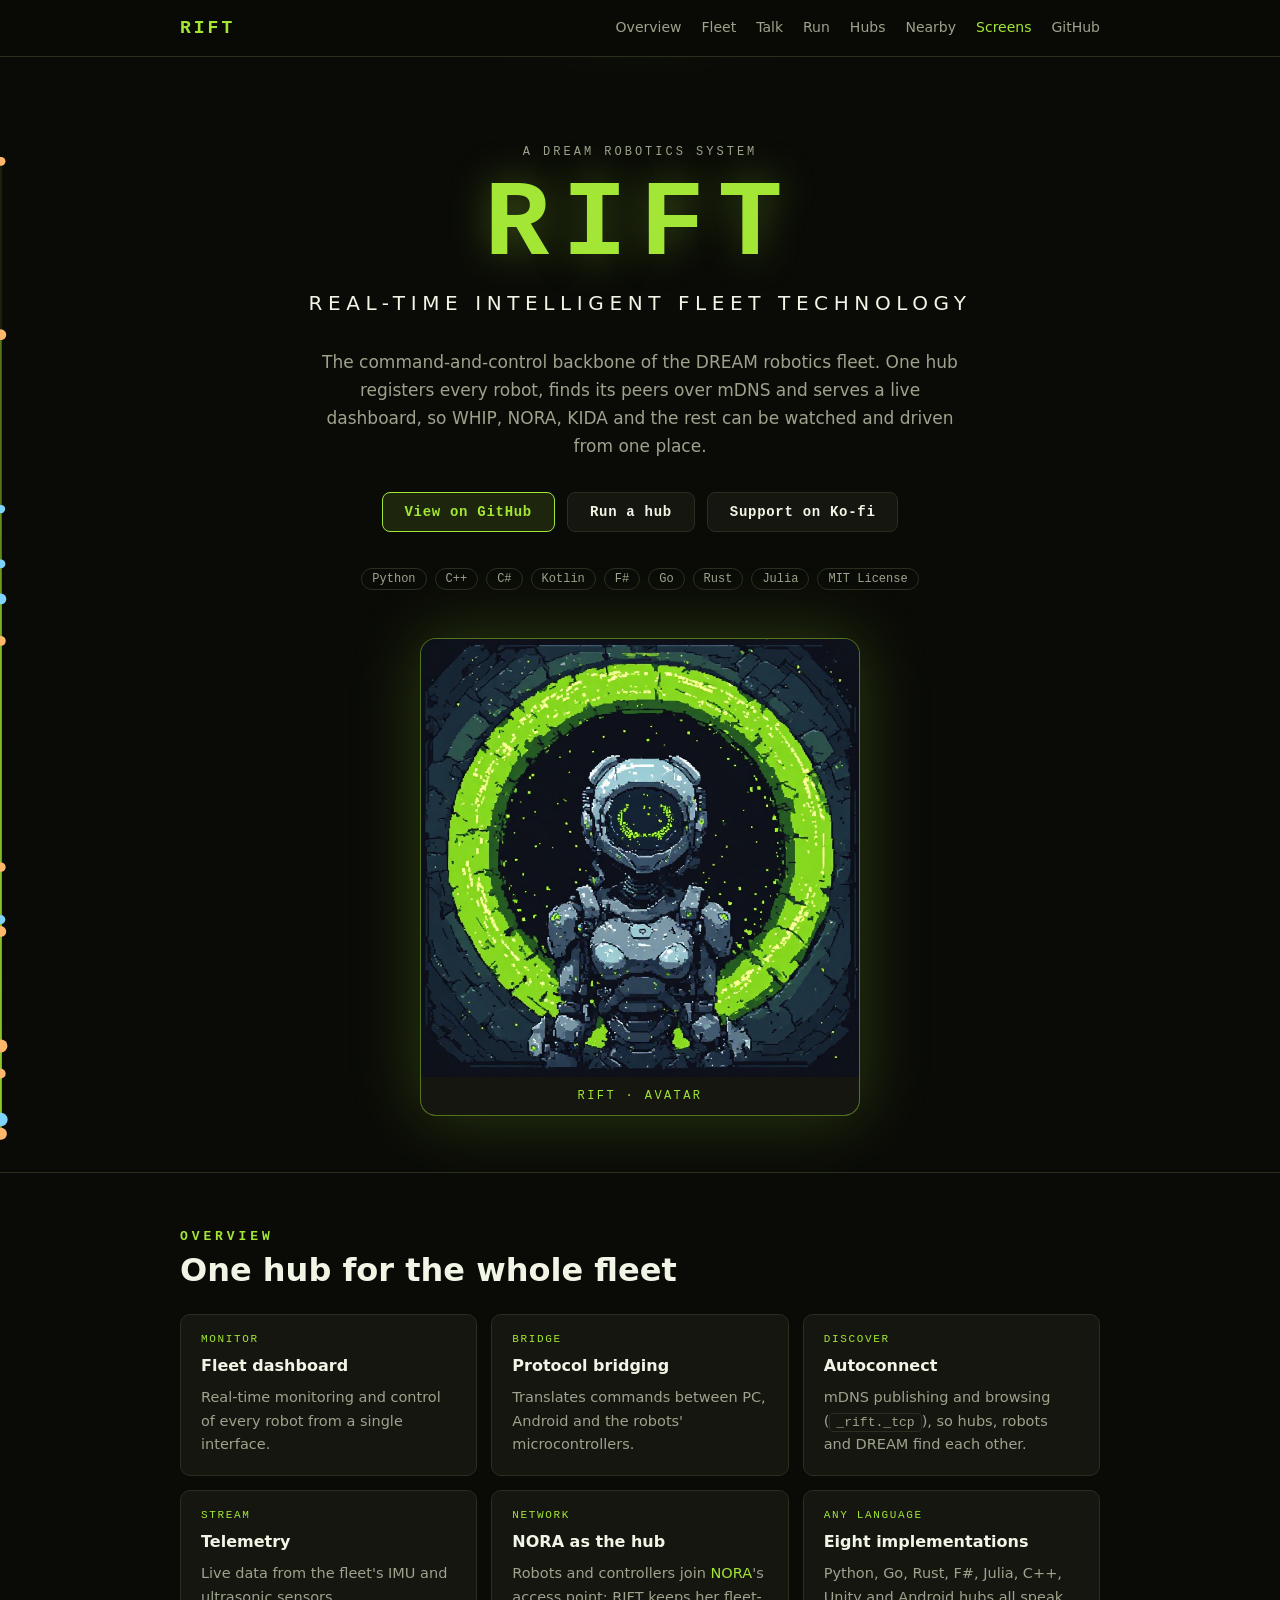
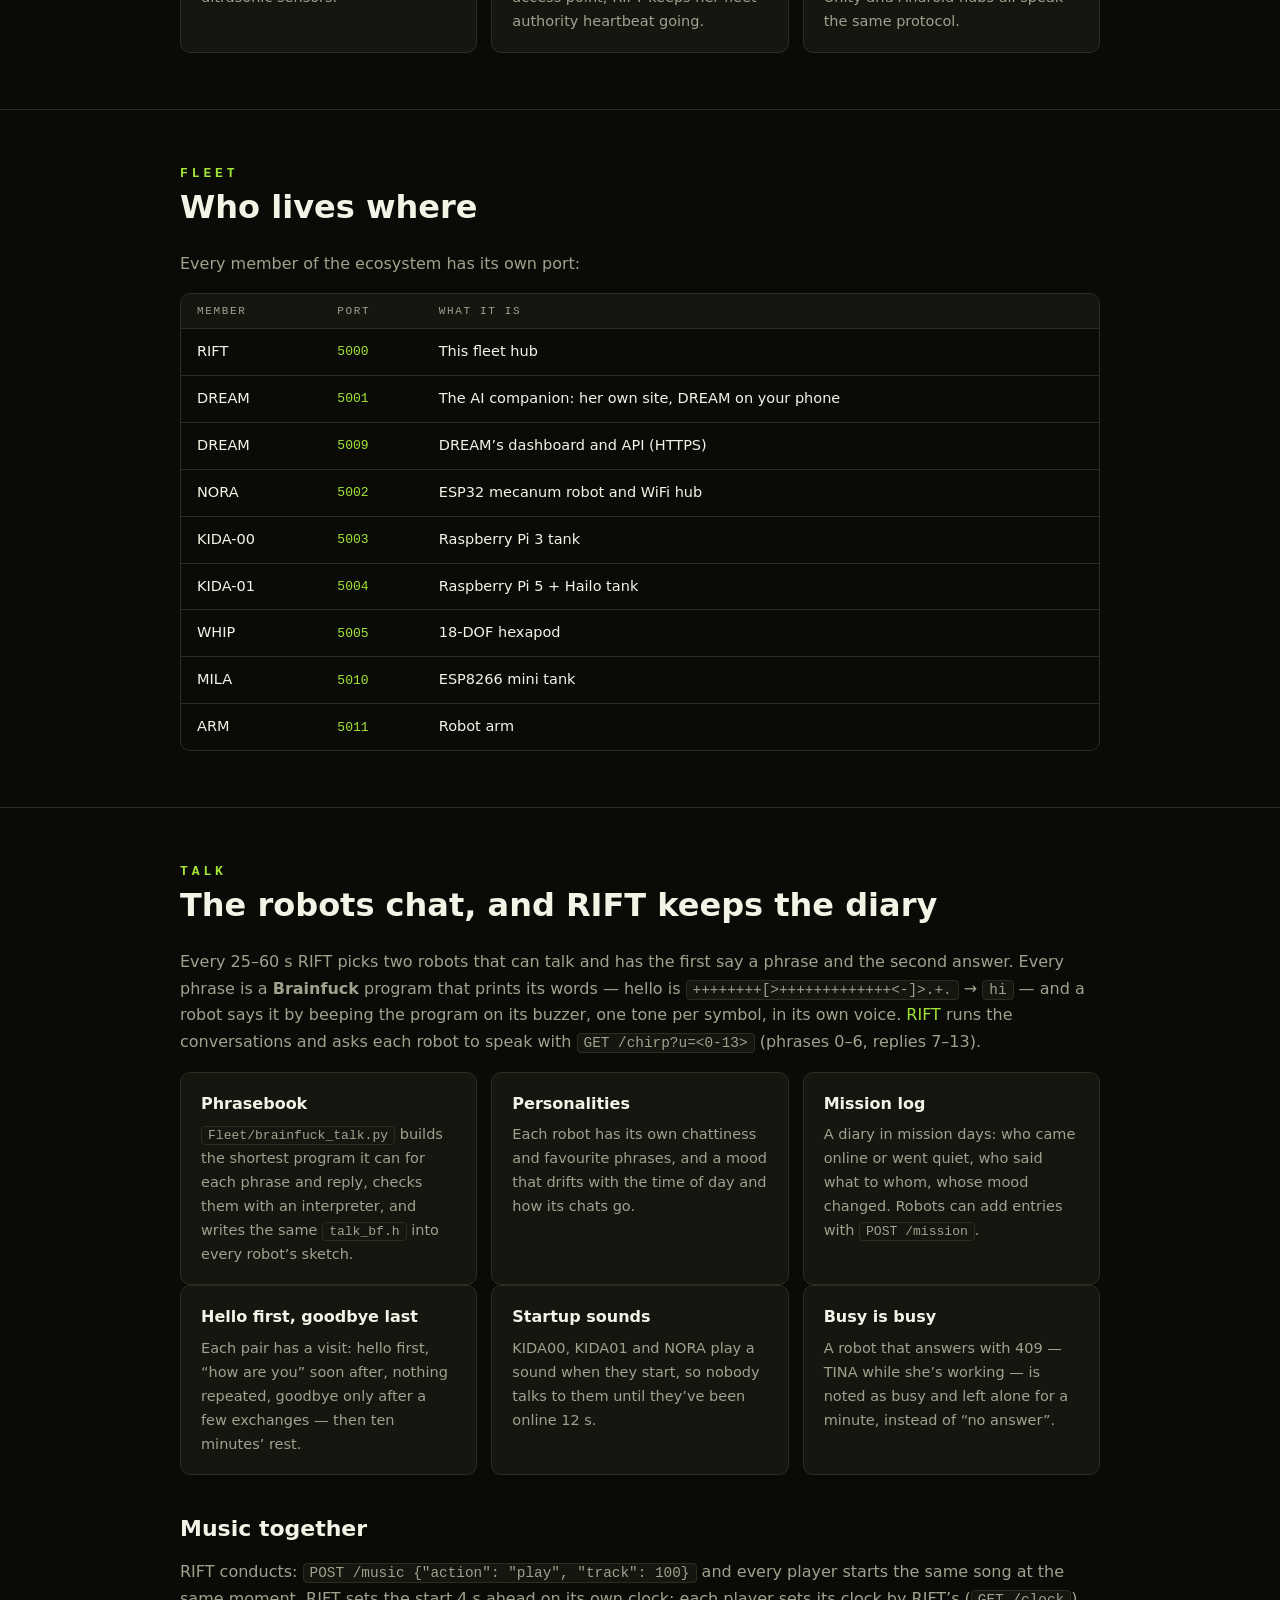
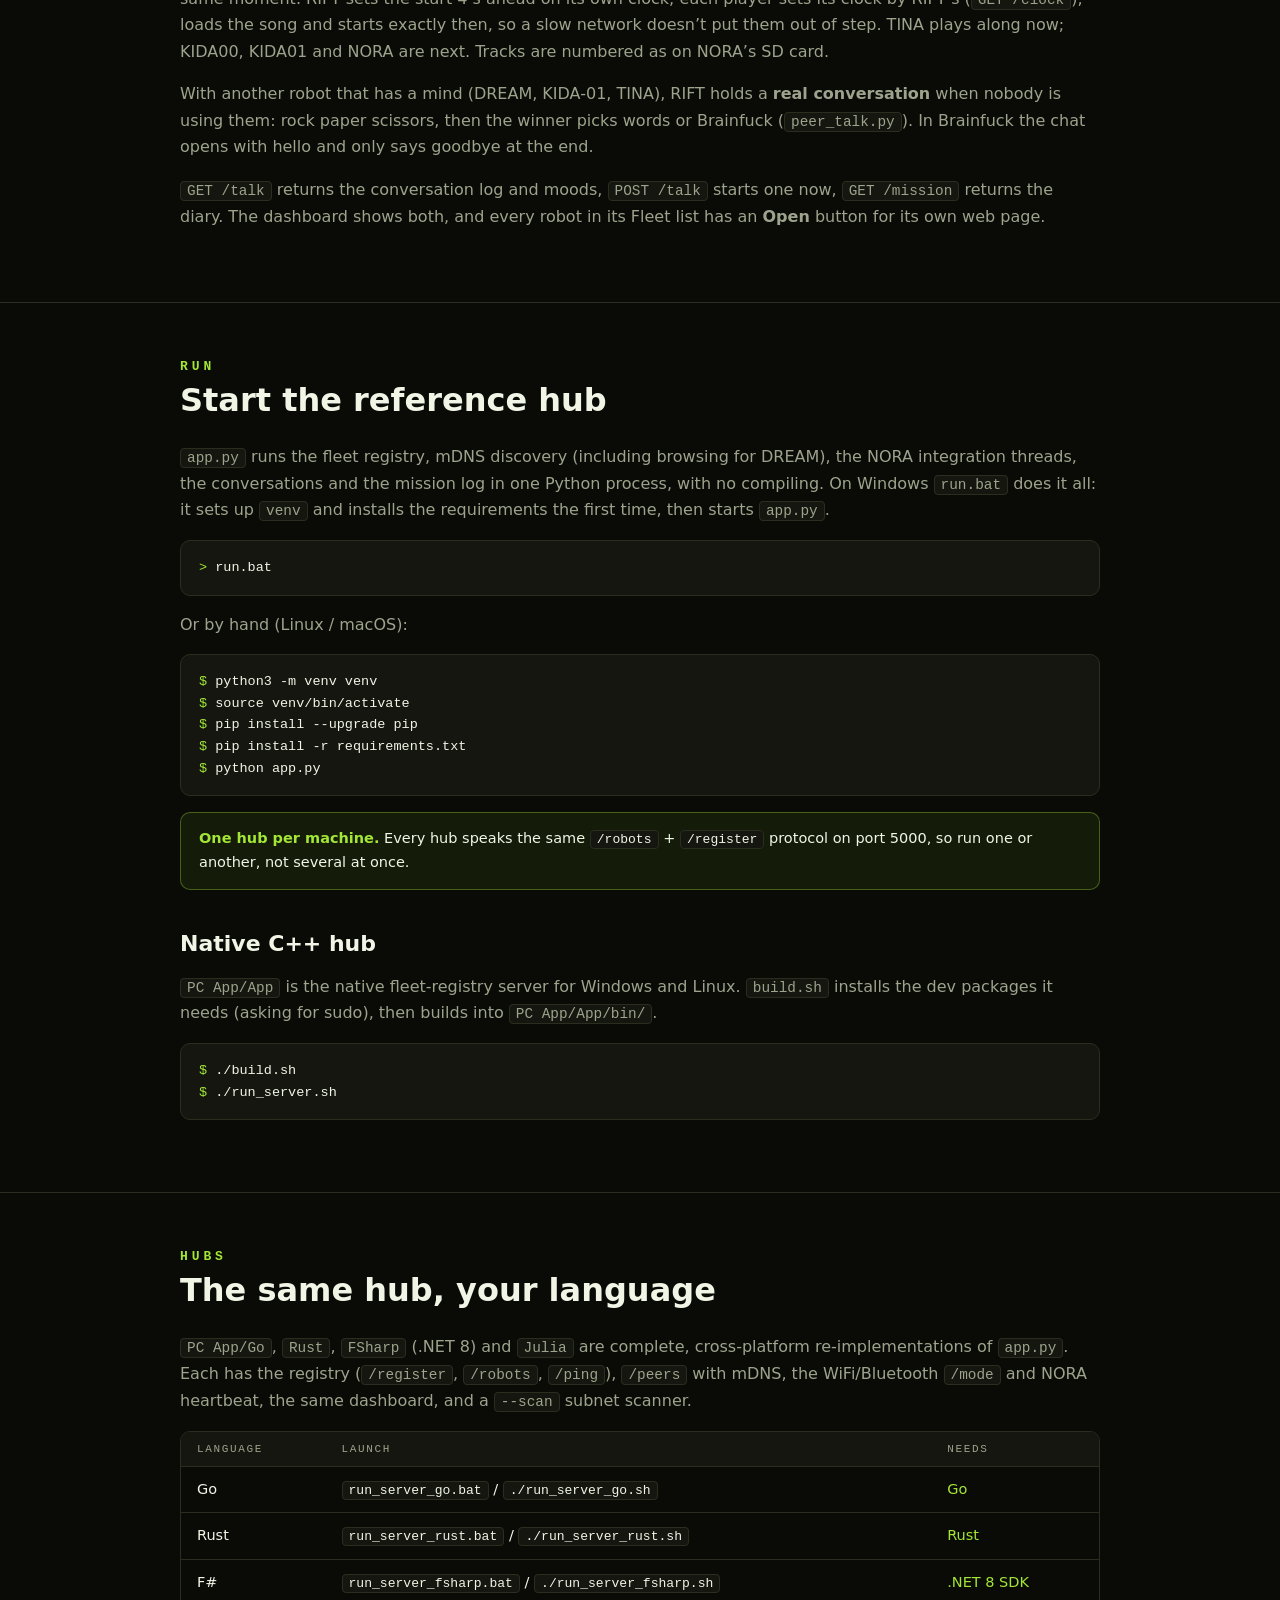
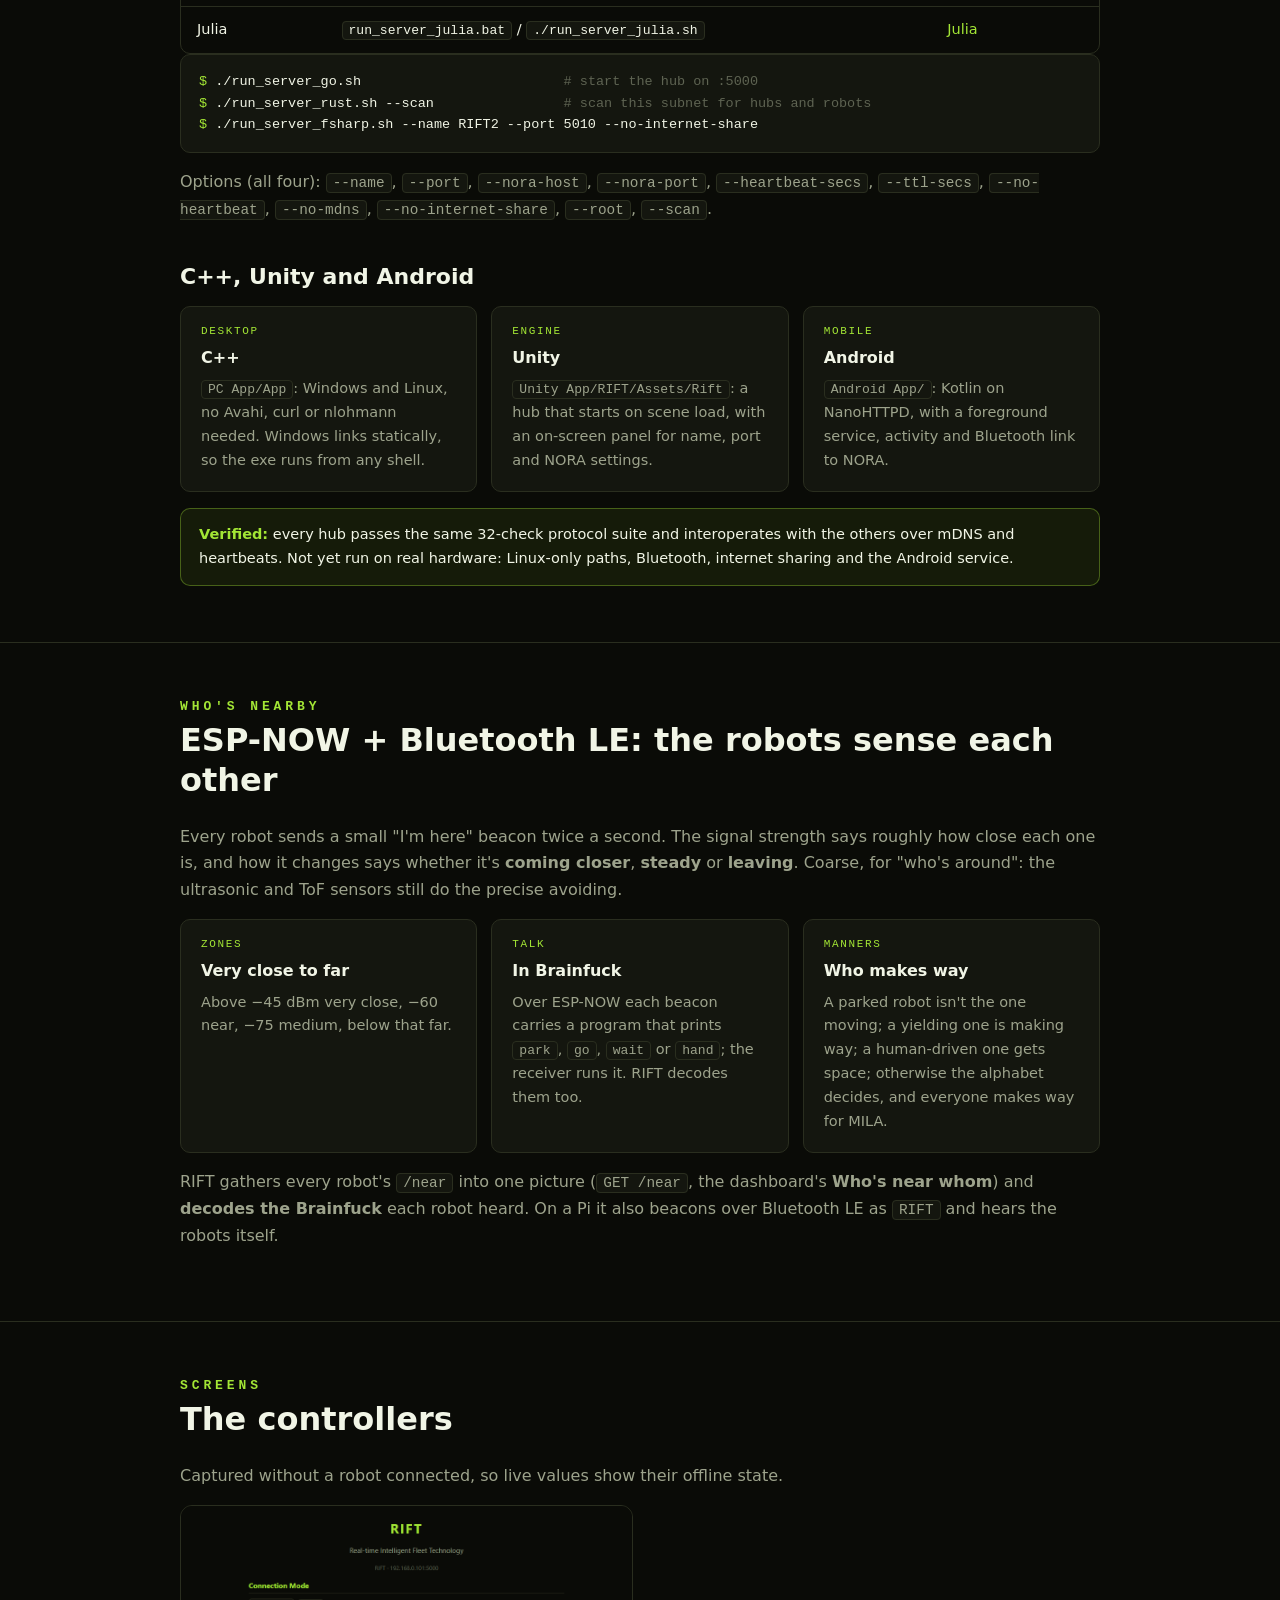
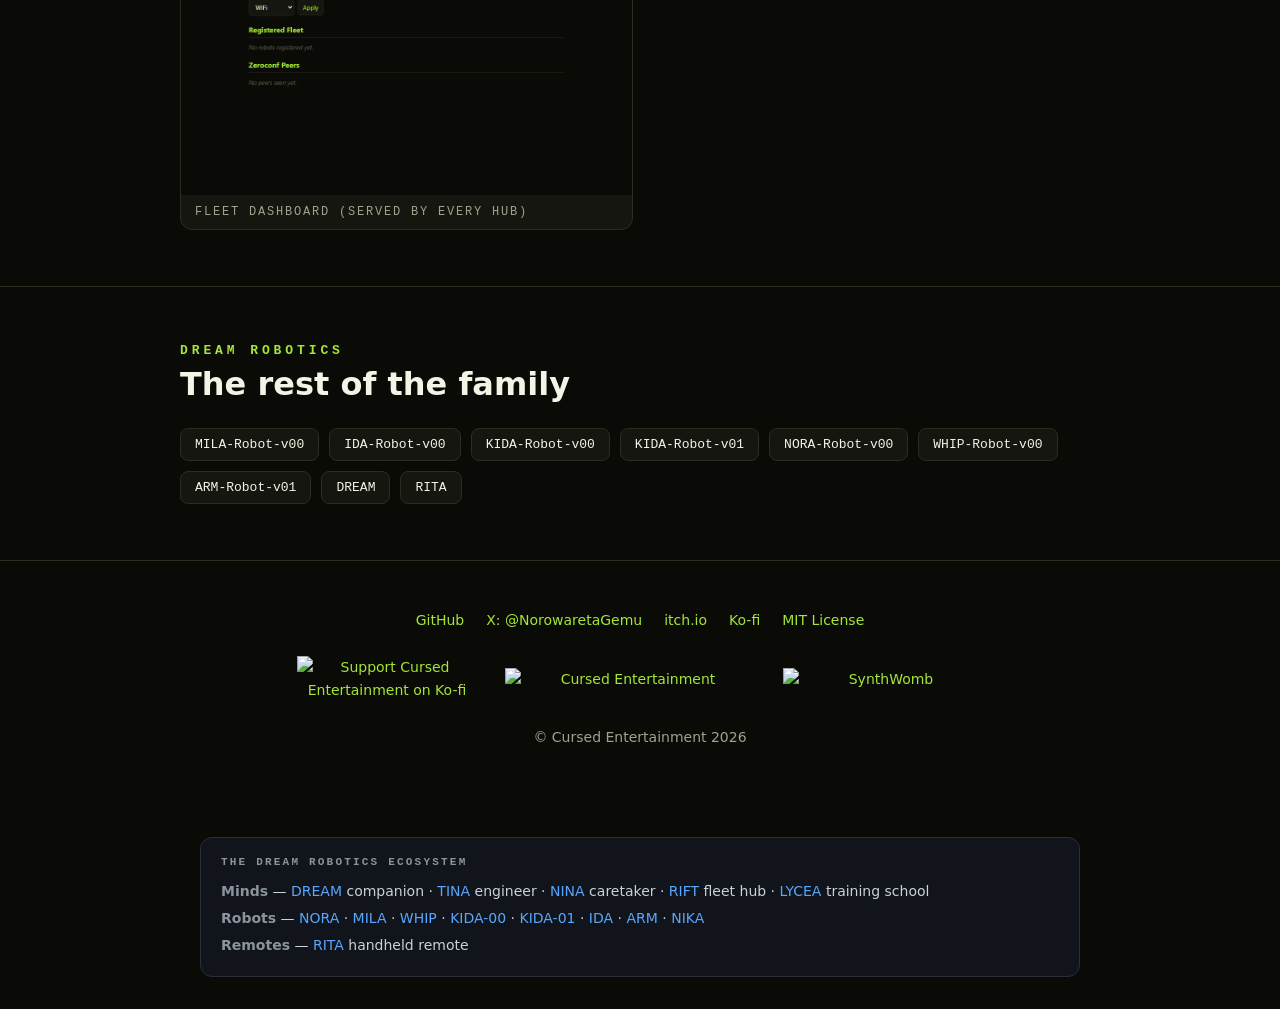
==== index.html @ 31678e2c "Ecosystem block: no Tools line (CRUSH, Image-Generator, GloriosaAI, SynthWomb, PyVitals aren't DREAM" ====
<!DOCTYPE html>
<html lang="en">
<head>
<meta charset="utf-8">
<meta name="viewport" content="width=device-width, initial-scale=1">
<title>RIFT — Real-time Intelligent Fleet Technology</title>
<meta name="description" content="RIFT is the fleet hub of the DREAM Robotics ecosystem: a robot registry, mDNS discovery and dashboard, in Python and re-implemented in Go, Rust, F#, Julia, C++, Unity and Android.">
<meta name="color-scheme" content="dark">
<meta property="og:title" content="RIFT — Real-time Intelligent Fleet Technology">
<meta property="og:description" content="The fleet command-and-control hub of the DREAM Robotics ecosystem.">
<meta property="og:type" content="website">
<meta property="og:image" content="images/rift_avatar.jpg">
<link rel="icon" href="site/favicon.ico" sizes="any">
<link rel="apple-touch-icon" href="site/apple-touch-icon.png">
<link rel="stylesheet" href="site/style.css">
<script src="site/site.js" defer></script>
<script src="site/memgraph.js" defer></script>
</head>
<body>

<nav aria-label="Primary">
  <div class="wrap">
    <a class="brand" href="#top">RIFT</a>
    <ul>
      <li><a href="#overview">Overview</a></li>
      <li><a href="#fleet">Fleet</a></li>
      <li><a href="#talk">Talk</a></li>
      <li><a href="#run">Run</a></li>
      <li><a href="#hubs">Hubs</a></li>
      <li><a href="#near">Nearby</a></li>
      <li><a href="#screens">Screens</a></li>
      <li><a href="https://github.com/CursedPrograms/RIFT">GitHub</a></li>
    </ul>
  </div>
</nav>

<header class="hero" id="top">
  <canvas id="memgraph" data-src="site/memories.json" aria-hidden="true"></canvas>
  <div class="wrap">
    <div class="eyebrow">A DREAM Robotics System</div>
    <h1>RIFT</h1>
    <p class="tagline">Real-time Intelligent Fleet Technology</p>
    <p class="lede">The command-and-control backbone of the DREAM robotics fleet. One hub registers every robot, finds its peers over mDNS and serves a live dashboard, so WHIP, NORA, KIDA and the rest can be watched and driven from one place.</p>
    <div class="cta">
      <a class="btn primary" href="https://github.com/CursedPrograms/RIFT">View on GitHub</a>
      <a class="btn" href="#run">Run a hub</a>
      <a class="btn" href="https://ko-fi.com/cursedentertainment">Support on Ko-fi</a>
    </div>
    <div class="tags" aria-label="Technologies">
      <span class="tag">Python</span>
      <span class="tag">C++</span>
      <span class="tag">C#</span>
      <span class="tag">Kotlin</span>
      <span class="tag">F#</span>
      <span class="tag">Go</span>
      <span class="tag">Rust</span>
      <span class="tag">Julia</span>
      <span class="tag">MIT License</span>
    </div>
    <figure class="avatar">
      <img src="images/rift_avatar.jpg" alt="RIFT's avatar: a human representation of the robot" width="768" height="768">
      <figcaption>RIFT &middot; avatar</figcaption>
    </figure>
  </div>
</header>

<main>

<section id="overview">
  <div class="wrap">
    <h2>Overview</h2>
    <h3 class="title">One hub for the whole fleet</h3>
    <div class="grid cols-3">
      <div class="card">
        <span class="k">Monitor</span>
        <h4>Fleet dashboard</h4>
        <p>Real-time monitoring and control of every robot from a single interface.</p>
      </div>
      <div class="card">
        <span class="k">Bridge</span>
        <h4>Protocol bridging</h4>
        <p>Translates commands between PC, Android and the robots' microcontrollers.</p>
      </div>
      <div class="card">
        <span class="k">Discover</span>
        <h4>Autoconnect</h4>
        <p>mDNS publishing and browsing (<code>_rift._tcp</code>), so hubs, robots and DREAM find each other.</p>
      </div>
      <div class="card">
        <span class="k">Stream</span>
        <h4>Telemetry</h4>
        <p>Live data from the fleet's IMU and ultrasonic sensors.</p>
      </div>
      <div class="card">
        <span class="k">Network</span>
        <h4>NORA as the hub</h4>
        <p>Robots and controllers join <a href="https://github.com/CursedPrograms/NORA-Robot-v00">NORA</a>'s access point; RIFT keeps her fleet-authority heartbeat going.</p>
      </div>
      <div class="card">
        <span class="k">Any language</span>
        <h4>Eight implementations</h4>
        <p>Python, Go, Rust, F#, Julia, C++, Unity and Android hubs all speak the same protocol.</p>
      </div>
    </div>
  </div>
</section>

<section id="fleet">
  <div class="wrap">
    <h2>Fleet</h2>
    <h3 class="title">Who lives where</h3>
    <p class="muted">Every member of the ecosystem has its own port:</p>
    <div class="table-wrap">
      <table>
        <thead><tr><th>Member</th><th>Port</th><th>What it is</th></tr></thead>
        <tbody>
          <tr><td>RIFT</td><td class="mono">5000</td><td>This fleet hub</td></tr>
          <tr><td>DREAM</td><td class="mono">5001</td><td>The AI companion: her own site, DREAM on your phone</td></tr>
          <tr><td>DREAM</td><td class="mono">5009</td><td>DREAM&rsquo;s dashboard and API (HTTPS)</td></tr>
          <tr><td>NORA</td><td class="mono">5002</td><td>ESP32 mecanum robot and WiFi hub</td></tr>
          <tr><td>KIDA-00</td><td class="mono">5003</td><td>Raspberry Pi 3 tank</td></tr>
          <tr><td>KIDA-01</td><td class="mono">5004</td><td>Raspberry Pi 5 + Hailo tank</td></tr>
          <tr><td>WHIP</td><td class="mono">5005</td><td>18-DOF hexapod</td></tr>
          <tr><td>MILA</td><td class="mono">5010</td><td>ESP8266 mini tank</td></tr>
          <tr><td>ARM</td><td class="mono">5011</td><td>Robot arm</td></tr>
        </tbody>
      </table>
    </div>
  </div>
</section>

<section id="talk">
  <div class="wrap">
    <h2>Talk</h2>
    <h3 class="title">The robots chat, and RIFT keeps the diary</h3>
    <p class="muted">Every 25&ndash;60&nbsp;s RIFT picks two robots that can talk and has the first say a phrase and the second answer. Every phrase is a <strong>Brainfuck</strong> program that prints its words &mdash; hello is <code>++++++++[&gt;+++++++++++++&lt;-]&gt;.+.</code> &rarr; <code>hi</code> &mdash; and a robot says it by beeping the program on its buzzer, one tone per symbol, in its own voice. <a href="https://cursedprograms.github.io/RIFT/">RIFT</a> runs the conversations and asks each robot to speak with <code>GET /chirp?u=&lt;0-13&gt;</code> (phrases 0&ndash;6, replies 7&ndash;13).</p>
    <div class="grid cols-3">
      <div class="card">
        <h4>Phrasebook</h4>
        <p><code>Fleet/brainfuck_talk.py</code> builds the shortest program it can for each phrase and reply, checks them with an interpreter, and writes the same <code>talk_bf.h</code> into every robot&rsquo;s sketch.</p>
      </div>
      <div class="card">
        <h4>Personalities</h4>
        <p>Each robot has its own chattiness and favourite phrases, and a mood that drifts with the time of day and how its chats go.</p>
      </div>
      <div class="card">
        <h4>Mission log</h4>
        <p>A diary in mission days: who came online or went quiet, who said what to whom, whose mood changed. Robots can add entries with <code>POST /mission</code>.</p>
      </div>
    </div>
    <div class="grid cols-3">
      <div class="card">
        <h4>Hello first, goodbye last</h4>
        <p>Each pair has a visit: hello first, &ldquo;how are you&rdquo; soon after, nothing repeated, goodbye only after a few exchanges &mdash; then ten minutes&rsquo; rest.</p>
      </div>
      <div class="card">
        <h4>Startup sounds</h4>
        <p>KIDA00, KIDA01 and NORA play a sound when they start, so nobody talks to them until they&rsquo;ve been online 12&nbsp;s.</p>
      </div>
      <div class="card">
        <h4>Busy is busy</h4>
        <p>A robot that answers with 409 &mdash; TINA while she&rsquo;s working &mdash; is noted as busy and left alone for a minute, instead of &ldquo;no answer&rdquo;.</p>
      </div>
    </div>
    <h3 class="sub">Music together</h3>
    <p class="muted">RIFT conducts: <code>POST /music {"action": "play", "track": 100}</code> and every player starts the same song at the same moment. RIFT sets the start 4&nbsp;s ahead on its own clock; each player sets its clock by RIFT&rsquo;s (<code>GET /clock</code>), loads the song and starts exactly then, so a slow network doesn&rsquo;t put them out of step. TINA plays along now; KIDA00, KIDA01 and NORA are next. Tracks are numbered as on NORA&rsquo;s SD card.</p>
    <p class="muted">With another robot that has a mind (DREAM, KIDA-01, TINA), RIFT holds a <strong>real conversation</strong> when nobody is using them: rock paper scissors, then the winner picks words or Brainfuck (<code>peer_talk.py</code>). In Brainfuck the chat opens with hello and only says goodbye at the end.</p>
    <p class="muted spaced"><code>GET /talk</code> returns the conversation log and moods, <code>POST /talk</code> starts one now, <code>GET /mission</code> returns the diary. The dashboard shows both, and every robot in its Fleet list has an <strong>Open</strong> button for its own web page.</p>
  </div>
</section>

<section id="run">
  <div class="wrap">
    <h2>Run</h2>
    <h3 class="title">Start the reference hub</h3>
    <p class="muted"><code>app.py</code> runs the fleet registry, mDNS discovery (including browsing for DREAM), the NORA integration threads, the conversations and the mission log in one Python process, with no compiling. On Windows <code>run.bat</code> does it all: it sets up <code>venv</code> and installs the requirements the first time, then starts <code>app.py</code>.</p>
<pre><span class="p">&gt;</span> run.bat</pre>
    <p class="muted">Or by hand (Linux / macOS):</p>
<pre><span class="p">$</span> python3 -m venv venv
<span class="p">$</span> source venv/bin/activate
<span class="p">$</span> pip install --upgrade pip
<span class="p">$</span> pip install -r requirements.txt
<span class="p">$</span> python app.py</pre>
    <p class="note"><strong>One hub per machine.</strong> Every hub speaks the same <code>/robots</code> + <code>/register</code> protocol on port 5000, so run one or another, not several at once.</p>
    <h3 class="sub">Native C++ hub</h3>
    <p class="muted"><code>PC App/App</code> is the native fleet-registry server for Windows and Linux. <code>build.sh</code> installs the dev packages it needs (asking for sudo), then builds into <code>PC App/App/bin/</code>.</p>
<pre><span class="p">$</span> ./build.sh
<span class="p">$</span> ./run_server.sh</pre>
  </div>
</section>

<section id="hubs">
  <div class="wrap">
    <h2>Hubs</h2>
    <h3 class="title">The same hub, your language</h3>
    <p class="muted"><code>PC App/Go</code>, <code>Rust</code>, <code>FSharp</code> (.NET 8) and <code>Julia</code> are complete, cross-platform re-implementations of <code>app.py</code>. Each has the registry (<code>/register</code>, <code>/robots</code>, <code>/ping</code>), <code>/peers</code> with mDNS, the WiFi/Bluetooth <code>/mode</code> and NORA heartbeat, the same dashboard, and a <code>--scan</code> subnet scanner.</p>
    <div class="table-wrap">
      <table>
        <thead><tr><th>Language</th><th>Launch</th><th>Needs</th></tr></thead>
        <tbody>
          <tr><td>Go</td><td><code>run_server_go.bat</code> / <code>./run_server_go.sh</code></td><td><a href="https://go.dev/dl/">Go</a></td></tr>
          <tr><td>Rust</td><td><code>run_server_rust.bat</code> / <code>./run_server_rust.sh</code></td><td><a href="https://rustup.rs/">Rust</a></td></tr>
          <tr><td>F#</td><td><code>run_server_fsharp.bat</code> / <code>./run_server_fsharp.sh</code></td><td><a href="https://dotnet.microsoft.com/download">.NET 8 SDK</a></td></tr>
          <tr><td>Julia</td><td><code>run_server_julia.bat</code> / <code>./run_server_julia.sh</code></td><td><a href="https://julialang.org/downloads/">Julia</a></td></tr>
        </tbody>
      </table>
    </div>
<pre><span class="p">$</span> ./run_server_go.sh                         <span class="c"># start the hub on :5000</span>
<span class="p">$</span> ./run_server_rust.sh --scan                <span class="c"># scan this subnet for hubs and robots</span>
<span class="p">$</span> ./run_server_fsharp.sh --name RIFT2 --port 5010 --no-internet-share</pre>
    <p class="muted">Options (all four): <code>--name</code>, <code>--port</code>, <code>--nora-host</code>, <code>--nora-port</code>, <code>--heartbeat-secs</code>, <code>--ttl-secs</code>, <code>--no-heartbeat</code>, <code>--no-mdns</code>, <code>--no-internet-share</code>, <code>--root</code>, <code>--scan</code>.</p>
    <h3 class="sub">C++, Unity and Android</h3>
    <div class="grid cols-3">
      <div class="card">
        <span class="k">Desktop</span>
        <h4>C++</h4>
        <p><code>PC App/App</code>: Windows and Linux, no Avahi, curl or nlohmann needed. Windows links statically, so the exe runs from any shell.</p>
      </div>
      <div class="card">
        <span class="k">Engine</span>
        <h4>Unity</h4>
        <p><code>Unity App/RIFT/Assets/Rift</code>: a hub that starts on scene load, with an on-screen panel for name, port and NORA settings.</p>
      </div>
      <div class="card">
        <span class="k">Mobile</span>
        <h4>Android</h4>
        <p><code>Android App/</code>: Kotlin on NanoHTTPD, with a foreground service, activity and Bluetooth link to NORA.</p>
      </div>
    </div>
    <p class="note"><strong>Verified:</strong> every hub passes the same 32-check protocol suite and interoperates with the others over mDNS and heartbeats. Not yet run on real hardware: Linux-only paths, Bluetooth, internet sharing and the Android service.</p>
  </div>
</section>

<section id="near">
  <div class="wrap">
    <h2>Who's nearby</h2>
    <h3 class="title">ESP-NOW + Bluetooth LE: the robots sense each other</h3>
    <p class="muted">Every robot sends a small "I'm here" beacon twice a second. The signal strength says roughly how close each one is, and how it changes says whether it's <b>coming closer</b>, <b>steady</b> or <b>leaving</b>. Coarse, for "who's around": the ultrasonic and ToF sensors still do the precise avoiding.</p>
    <div class="grid cols-3">
      <div class="card"><span class="k">Zones</span><h4>Very close to far</h4><p>Above &minus;45 dBm very close, &minus;60 near, &minus;75 medium, below that far.</p></div>
      <div class="card"><span class="k">Talk</span><h4>In Brainfuck</h4><p>Over ESP-NOW each beacon carries a program that prints <code>park</code>, <code>go</code>, <code>wait</code> or <code>hand</code>; the receiver runs it. RIFT decodes them too.</p></div>
      <div class="card"><span class="k">Manners</span><h4>Who makes way</h4><p>A parked robot isn't the one moving; a yielding one is making way; a human-driven one gets space; otherwise the alphabet decides, and everyone makes way for MILA.</p></div>
    </div>
    <p class="muted spaced">RIFT gathers every robot's <code>/near</code> into one picture (<code>GET /near</code>, the dashboard's <b>Who's near whom</b>) and <b>decodes the Brainfuck</b> each robot heard. On a Pi it also beacons over Bluetooth LE as <code>RIFT</code> and hears the robots itself.</p>
  </div>
</section>

<section id="screens">
  <div class="wrap">
    <h2>Screens</h2>
    <h3 class="title">The controllers</h3>
    <p class="muted">Captured without a robot connected, so live values show their offline state.</p>
    <div class="screens">
      <figure class="shot">
        <img src="images/screenshots/fleet-dashboard.png" alt="RIFT's fleet dashboard with connection mode, fleet and peers" width="1000" height="640" loading="lazy">
        <figcaption>Fleet dashboard (served by every hub)</figcaption>
      </figure>
    </div>
  </div>
</section>

<section id="related">
  <div class="wrap">
    <h2>DREAM Robotics</h2>
    <h3 class="title">The rest of the family</h3>
    <div class="related">
      <a href="https://github.com/CursedPrograms/MILA-Robot-v00">MILA-Robot-v00</a>
      <a href="https://github.com/CursedPrograms/IDA-Robot-v00">IDA-Robot-v00</a>
      <a href="https://github.com/CursedPrograms/KIDA-Robot-v00">KIDA-Robot-v00</a>
      <a href="https://github.com/CursedPrograms/KIDA-Robot-v01">KIDA-Robot-v01</a>
      <a href="https://github.com/CursedPrograms/NORA-Robot-v00">NORA-Robot-v00</a>
      <a href="https://github.com/CursedPrograms/WHIP-Robot-v00">WHIP-Robot-v00</a>
      <a href="https://github.com/CursedPrograms/ARM-Robot-v01">ARM-Robot-v01</a>
      <a href="https://github.com/CursedPrograms/DREAM">DREAM</a>
      <a href="https://github.com/CursedPrograms/RITA">RITA</a>
    </div>
  </div>
</section>

</main>

<footer>
  <div class="wrap">
    <div class="links">
      <a href="https://github.com/CursedPrograms/RIFT">GitHub</a>
      <a href="https://x.com/NorowaretaGemu">X: @NorowaretaGemu</a>
      <a href="https://cursed-entertainment.itch.io/">itch.io</a>
      <a href="https://ko-fi.com/cursedentertainment">Ko-fi</a>
      <a href="https://github.com/CursedPrograms/RIFT/blob/main/LICENSE">MIT License</a>
    </div>

    <div class="logos">
      <a href="https://ko-fi.com/cursedentertainment">
        <img src="https://ko-fi.com/img/githubbutton_sm.svg" alt="Support Cursed Entertainment on Ko-fi" width="180" loading="lazy">
      </a>
      <a href="https://cursed-entertainment.itch.io/">
        <img src="https://github.com/CursedPrograms/cursedentertainment/raw/main/images/logos/logo-wide-grey.png" alt="Cursed Entertainment" width="250" loading="lazy">
      </a>
      <a href="https://github.com/SynthWomb">
        <img src="https://github.com/SynthWomb/synth.womb/blob/main/logos/synthwomb07.png?raw=true" alt="SynthWomb" width="200" loading="lazy">
      </a>
    </div>

    <div>&copy; Cursed Entertainment 2026</div>
  </div>
</footer>

<!-- DREAM-ECOSYSTEM:START -->
<section class="eco">
  <div class="eco-title">The DREAM Robotics ecosystem</div>
  <div><strong>Minds</strong> — <a href="https://github.com/CursedPrograms/DREAM">DREAM</a> companion · <a href="https://github.com/CursedPrograms/TINA">TINA</a> engineer · <a href="https://github.com/CursedPrograms/NINA">NINA</a> caretaker · <a href="https://github.com/CursedPrograms/RIFT">RIFT</a> fleet hub · <a href="https://github.com/CursedPrograms/LYCEA">LYCEA</a> training school</div>
  <div><strong>Robots</strong> — <a href="https://github.com/CursedPrograms/NORA-Robot-v00">NORA</a> · <a href="https://github.com/CursedPrograms/MILA-Robot-v00">MILA</a> · <a href="https://github.com/CursedPrograms/WHIP-Robot-v00">WHIP</a> · <a href="https://github.com/CursedPrograms/KIDA-Robot-v00">KIDA-00</a> · <a href="https://github.com/CursedPrograms/KIDA-Robot-v01">KIDA-01</a> · <a href="https://github.com/CursedPrograms/IDA-Robot-v00">IDA</a> · <a href="https://github.com/CursedPrograms/ARM-Robot-v01">ARM</a> · <a href="https://github.com/CursedPrograms/NIKA-Robot-v00">NIKA</a></div>
  <div><strong>Remotes</strong> — <a href="https://github.com/CursedPrograms/RITA">RITA</a> handheld remote</div>
</section>
<!-- DREAM-ECOSYSTEM:END -->
</body>
</html>
---- site/style.css ----
/* DREAM Robotics site stylesheet. Colours come from colour_scheme.xml
   (regenerate the site after editing it); layout is shared by every robot. */
:root {
  --bg: #0A0B07;
  --panel: #14160F;
  --border: #2A2E1F;
  --accent: #A3E635;
  --accent2: #84CC16;
  --green: #00ff88;
  --text: #F1F5E6;
  --sub: #9DA38C;
  --glow: 163, 230, 53;
  --glow2: 132, 204, 22;
  --mono: ui-monospace, "Cascadia Code", Consolas, "SF Mono", Menlo, monospace;
  --sans: system-ui, -apple-system, "Segoe UI", Roboto, sans-serif;
}
* { box-sizing: border-box; }
html { scroll-behavior: smooth; }
body {
  margin: 0;
  background: var(--bg);
  color: var(--text);
  font: 16px/1.65 var(--sans);
  -webkit-font-smoothing: antialiased;
}
a { color: var(--accent); text-decoration: none; }
a:hover { text-decoration: underline; }
a:focus-visible, .btn:focus-visible { outline: 2px solid var(--accent); outline-offset: 3px; border-radius: 4px; }
code, pre, .mono { font-family: var(--mono); }
.wrap { max-width: 960px; margin: 0 auto; padding: 0 20px; }

/* nav */
nav {
  position: sticky; top: 0; z-index: 10;
  background: rgba(10, 11, 7, .85);
  backdrop-filter: blur(8px);
  border-bottom: 1px solid var(--border);
}
nav .wrap { display: flex; align-items: center; justify-content: space-between; height: 56px; gap: 16px; }
nav .brand { font: 700 18px var(--mono); letter-spacing: 3px; color: var(--accent); }
nav ul { display: flex; gap: 20px; list-style: none; margin: 0; padding: 0; font-size: 14px; }
nav ul a { color: var(--sub); }
nav ul a:hover { color: var(--text); text-decoration: none; }
@media (max-width: 640px) { nav ul li:not(:last-child) { display: none; } }

/* hero */
header.hero { padding: 88px 0 56px; text-align: center; position: relative; overflow: hidden; }
header.hero::before {
  content: ""; position: absolute; inset: -40% 0 auto 0; height: 520px; z-index: -1;
  background: radial-gradient(ellipse at 50% 30%, rgba(var(--glow), .16), transparent 60%),
              radial-gradient(ellipse at 75% 20%, rgba(var(--glow2), .13), transparent 55%);
}
.eyebrow { font: 12px var(--mono); letter-spacing: 3px; color: var(--sub); text-transform: uppercase; }
h1 {
  margin: 12px 0 8px;
  font: 800 clamp(56px, 12vw, 108px)/1 var(--mono);
  letter-spacing: .12em;
  color: var(--accent);
  text-shadow: 0 0 40px rgba(var(--glow), .35);
}
.tagline { font-size: clamp(15px, 2.6vw, 20px); color: var(--text); letter-spacing: .28em; text-transform: uppercase; margin: 0 0 28px; }
.lede { max-width: 660px; margin: 0 auto 32px; color: var(--sub); font-size: 17px; }
.cta { display: flex; flex-wrap: wrap; gap: 12px; justify-content: center; }
.btn {
  display: inline-block; padding: 11px 22px; border-radius: 8px;
  border: 1px solid var(--border); background: var(--panel); color: var(--text);
  font: 600 14px var(--mono); letter-spacing: .05em; transition: border-color .15s, background .15s;
}
.btn:hover { border-color: var(--accent); text-decoration: none; }
.btn.primary { background: rgba(var(--glow), .12); border-color: var(--accent); color: var(--accent); }
.tags { display: flex; flex-wrap: wrap; gap: 8px; justify-content: center; margin-top: 36px; }
.tag { font: 12px var(--mono); color: var(--sub); border: 1px solid var(--border); padding: 3px 10px; border-radius: 999px; }

/* photos */
.photos { display: grid; grid-template-columns: repeat(auto-fit, minmax(200px, 1fr)); gap: 14px; margin-top: 48px; }
.avatar { margin: 48px auto 0; max-width: 440px; background: var(--panel); border: 1px solid rgba(var(--glow), .45); border-radius: 16px; overflow: hidden; box-shadow: 0 0 70px rgba(var(--glow), .22); }
.avatar.wide { max-width: 620px; }
.avatar img { display: block; width: 100%; height: auto; }
.avatar figcaption { font: 12px var(--mono); letter-spacing: .2em; text-transform: uppercase; color: var(--accent); padding: 12px 16px; }
.photos.single { grid-template-columns: minmax(0, 380px); justify-content: center; }
.screens { display: grid; gap: 14px; grid-template-columns: repeat(auto-fill, minmax(300px, 1fr)); align-items: start; }
.screens .shot { margin: 0; }
.dot { display: inline-block; width: 10px; height: 10px; border-radius: 50%; margin-right: 8px; vertical-align: middle; }
.yes { color: var(--green); }
.no { color: #5E6352; }
nav ul a.active { color: var(--accent); }
.spaced { margin-top: 16px; }
.shot.narrow { max-width: 320px; }
.dot.red { background: #e5484d; }
.dot.green { background: #46a758; }
.dot.yellow { background: #f5d90a; }
.dot.blue { background: #3e63dd; }

/* error pages (404 / 500) */
.error { padding: 88px 0 72px; text-align: center; position: relative; overflow: hidden; }
.error::before {
  content: ""; position: absolute; inset: -30% 0 auto 0; height: 520px; z-index: -1;
  background: radial-gradient(ellipse at 50% 30%, rgba(var(--glow), .16), transparent 60%);
}
.error .face { display: block; width: 168px; height: 168px; margin: 0 auto 28px; border-radius: 50%; object-fit: cover;
  border: 2px solid rgba(var(--glow), .55); box-shadow: 0 0 60px rgba(var(--glow), .25); }
.error .code { font: 800 clamp(88px, 20vw, 168px)/1 var(--mono); letter-spacing: .08em; color: var(--accent);
  text-shadow: 0 0 40px rgba(var(--glow), .35); margin: 0 auto 12px; max-width: none; text-align: center; text-indent: .08em; }
.error h1 { font-size: clamp(22px, 4vw, 30px); letter-spacing: normal; text-shadow: none; color: var(--text); margin: 0 0 12px; font-family: var(--sans); font-weight: 700; }
.error p { color: var(--sub); max-width: 520px; margin: 0 auto 28px; }
.error code { word-break: break-all; }
.photos figure { margin: 0; background: var(--panel); border: 1px solid var(--border); border-radius: 12px; overflow: hidden; }
.photos img { display: block; width: 100%; height: auto; aspect-ratio: 1; object-fit: cover; }
.photos figcaption { font: 12px var(--mono); letter-spacing: .15em; text-transform: uppercase; color: var(--sub); padding: 10px 14px; }
.shot { margin: 24px 0 0; background: var(--panel); border: 1px solid var(--border); border-radius: 12px; overflow: hidden; }
.shot img { display: block; width: 100%; height: auto; }
.shot figcaption { font: 12px var(--mono); letter-spacing: .15em; text-transform: uppercase; color: var(--sub); padding: 10px 14px; }

/* sections */
section { padding: 56px 0; border-top: 1px solid var(--border); }
h2 { margin: 0 0 6px; font: 700 13px var(--mono); letter-spacing: .3em; text-transform: uppercase; color: var(--accent); }
h3.title { margin: 0 0 24px; font-size: clamp(24px, 4vw, 32px); line-height: 1.25; }
h3.sub { margin: 40px 0 16px; font-size: 22px; line-height: 1.25; }
p { margin: 0 0 16px; }
.muted { color: var(--sub); }

.grid { display: grid; gap: 14px; }
.grid.cols-3 { grid-template-columns: repeat(auto-fill, minmax(260px, 1fr)); }
.grid.cols-2 { grid-template-columns: repeat(auto-fill, minmax(300px, 1fr)); }
.card { background: var(--panel); border: 1px solid var(--border); border-radius: 10px; padding: 18px 20px; }
.card h4 { margin: 0 0 6px; font-size: 16px; }
.card p { margin: 0; color: var(--sub); font-size: 14.5px; }
.card .k { font: 11px var(--mono); letter-spacing: .15em; color: var(--accent); text-transform: uppercase; margin-bottom: 8px; display: block; }

/* hardware list */
.parts { list-style: none; margin: 0; padding: 0; display: grid; gap: 10px; grid-template-columns: repeat(auto-fill, minmax(260px, 1fr)); }
.parts li {
  background: var(--panel); border: 1px solid var(--border); border-radius: 8px;
  padding: 12px 16px; display: flex; align-items: baseline; gap: 12px;
}
.parts .n { font: 12px var(--mono); color: var(--accent); min-width: 22px; }

/* modes */
.mode { border-left: 3px solid var(--accent); }
.mode:nth-child(2) { border-left-color: var(--accent2); }
.mode:nth-child(3) { border-left-color: var(--green); }
.mode:nth-child(4) { border-left-color: var(--sub); }
kbd {
  font: 12px var(--mono); background: var(--bg); border: 1px solid var(--border);
  border-bottom-width: 2px; border-radius: 5px; padding: 1px 6px; color: var(--text);
}

/* code */
pre {
  background: var(--panel); border: 1px solid var(--border); border-radius: 10px;
  padding: 16px 18px; overflow-x: auto; font-size: 13.5px; line-height: 1.6; margin: 0 0 16px;
}
pre .c { color: #5E6352; }
pre .p { color: var(--accent); user-select: none; }
:not(pre) > code { background: var(--panel); border: 1px solid var(--border); border-radius: 4px; padding: 1px 6px; font-size: .9em; }

/* steps */
ol.steps { margin: 0 0 16px; padding-left: 22px; }
ol.steps li { margin-bottom: 10px; }
ol.steps li::marker { color: var(--accent); font-family: var(--mono); }

/* callout */
.note { background: rgba(var(--glow), .07); border: 1px solid rgba(var(--glow), .35); border-radius: 10px; padding: 14px 18px; margin: 16px 0 0; font-size: 14.5px; }
.note strong { color: var(--accent); }

/* table */
.table-wrap { overflow-x: auto; border: 1px solid var(--border); border-radius: 10px; }
table { border-collapse: collapse; width: 100%; font-size: 14.5px; }
th, td { text-align: left; padding: 11px 16px; border-bottom: 1px solid var(--border); }
th { font: 11px var(--mono); letter-spacing: .15em; text-transform: uppercase; color: var(--sub); background: var(--panel); white-space: nowrap; }
tr:last-child td { border-bottom: 0; }
td.mono { color: var(--accent); font-size: 13px; white-space: nowrap; }

/* related */
.related { display: flex; flex-wrap: wrap; gap: 10px; }
.related a { font: 13px var(--mono); border: 1px solid var(--border); background: var(--panel); border-radius: 8px; padding: 8px 14px; color: var(--text); }
.related a:hover { border-color: var(--accent); text-decoration: none; }

/* footer */
footer { border-top: 1px solid var(--border); padding: 48px 0 56px; text-align: center; color: var(--sub); font-size: 14px; }
footer .logos { display: flex; flex-wrap: wrap; align-items: center; justify-content: center; gap: 28px; margin: 24px 0; }
footer .logos img { display: block; height: auto; max-width: 100%; }
footer .links { display: flex; flex-wrap: wrap; gap: 8px 22px; justify-content: center; margin-bottom: 8px; }

@media (prefers-reduced-motion: reduce) { html { scroll-behavior: auto; } .btn { transition: none; } }

/* --- Memory constellation (memgraph.js) --- */
header.hero > .wrap { position: relative; z-index: 1; }
#memgraph {
  position: absolute; inset: 0; width: 100%; height: 100%;
  z-index: 0; display: block;
}
.memgraph-tip {
  position: fixed; z-index: 1000; pointer-events: none;
  max-width: 260px; padding: 10px 12px;
  background: var(--panel); border: 1px solid var(--border); border-radius: 10px;
  box-shadow: 0 8px 30px rgba(0,0,0,.45);
  font: 13px/1.45 var(--mono); color: var(--text);
}
.memgraph-tip .k {
  display: block; font-size: 10px; letter-spacing: .18em; text-transform: uppercase;
  color: var(--accent); margin-bottom: 4px;
}
.memgraph-tip strong { display: block; font-size: 14px; margin-bottom: 3px; }
.memgraph-tip .t { color: #b9c3a6; }

/* The DREAM Robotics ecosystem links (the DREAM-ECOSYSTEM block at the end of index.html) */
section.eco { max-width: 880px; margin: 32px auto; padding: 18px 20px; border: 1px solid #2a2f3a; border-radius: 12px;
  background: #11141a; color: #c9d1d9; font-family: system-ui, Segoe UI, sans-serif; font-size: 14px; line-height: 1.9; }
section.eco .eco-title { font: 600 11px ui-monospace, Consolas, monospace; letter-spacing: .2em; text-transform: uppercase;
  color: #8b949e; margin-bottom: 10px; }
section.eco strong { color: #8b949e; }
section.eco a { color: #58a6ff; text-decoration: none; }
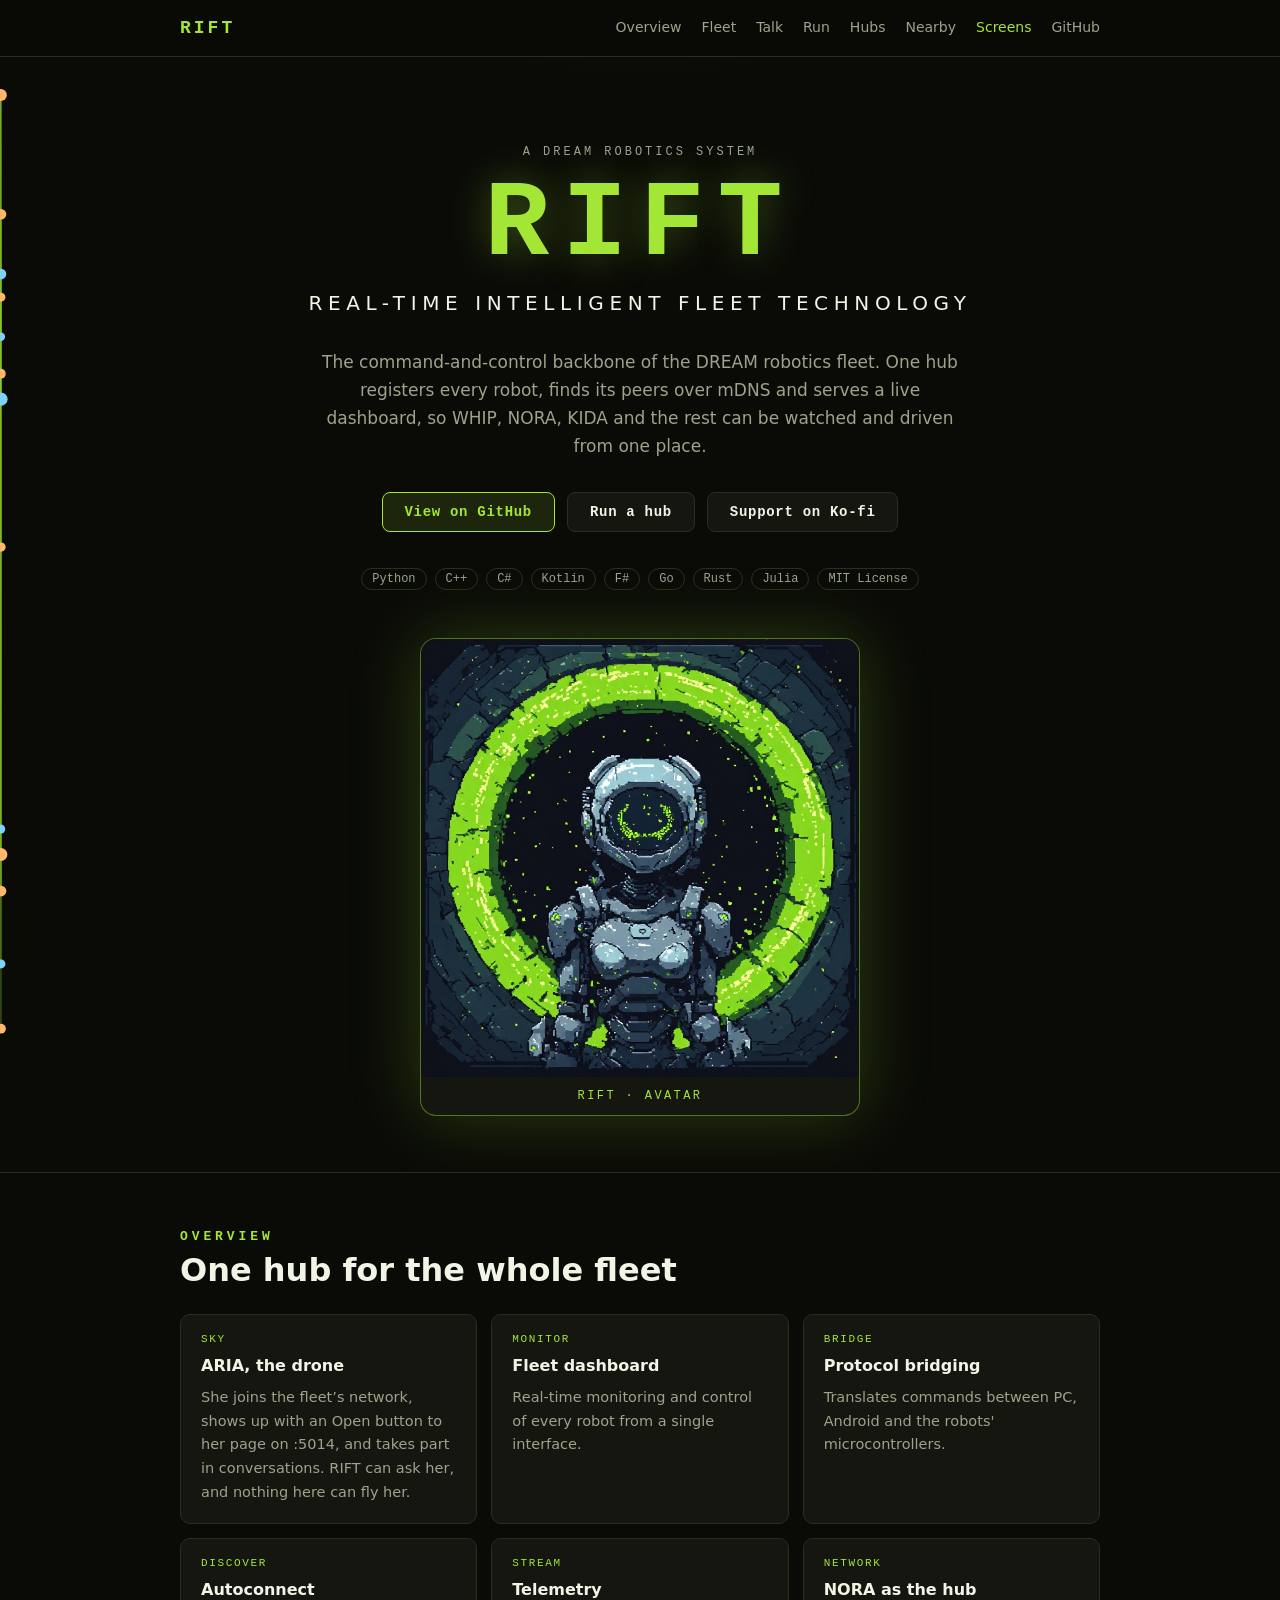
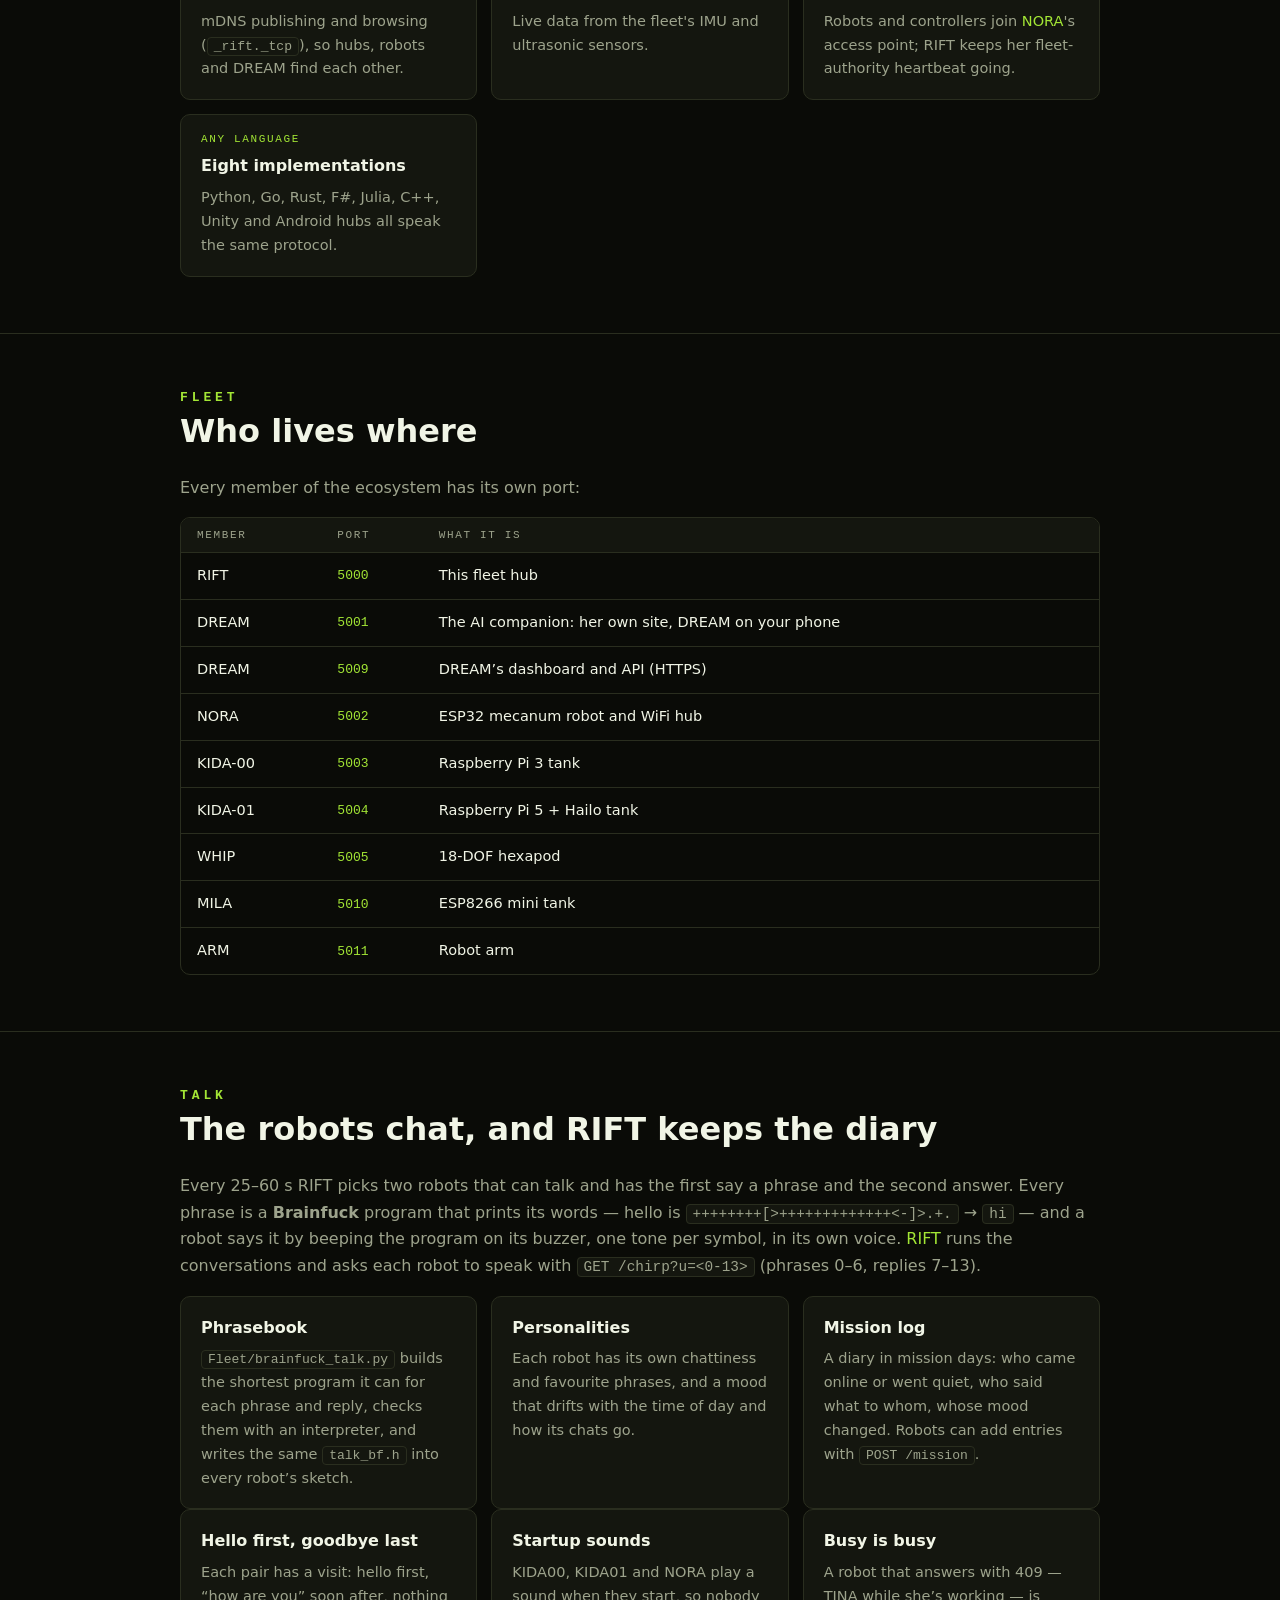
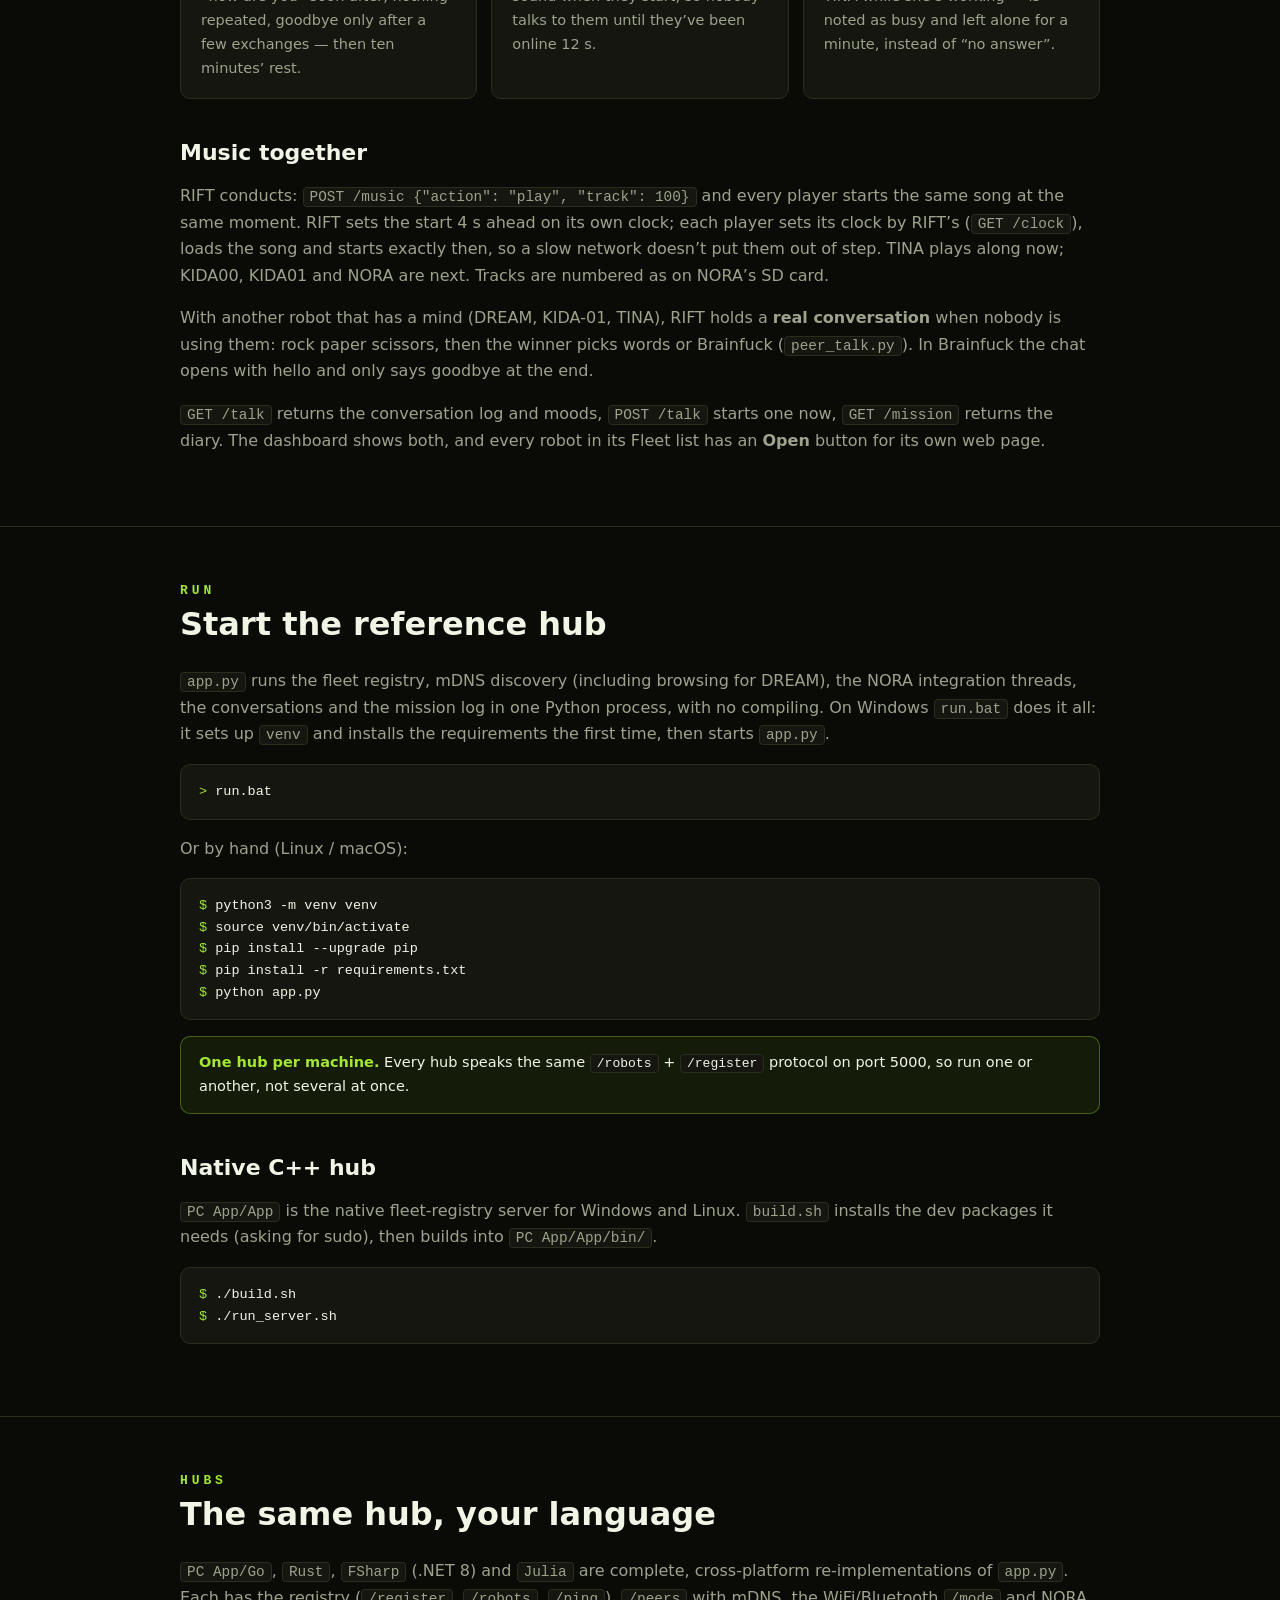
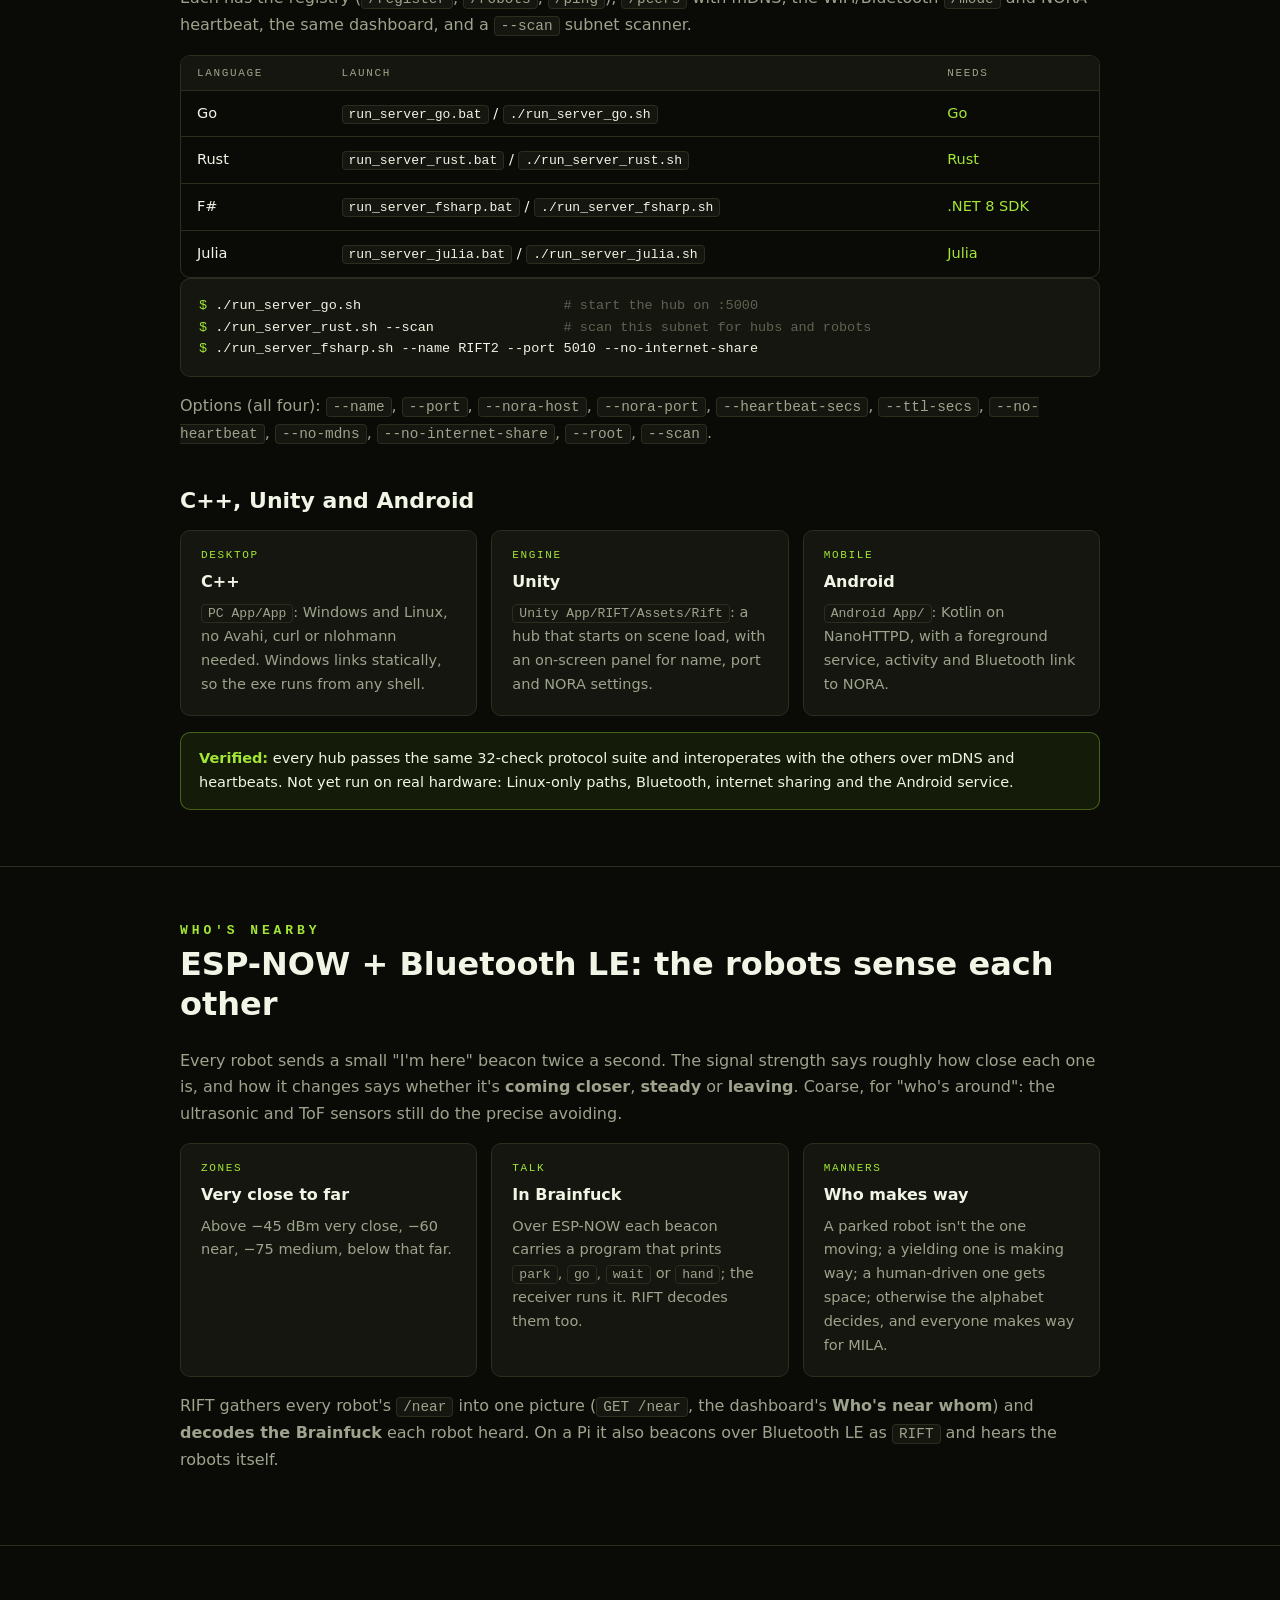
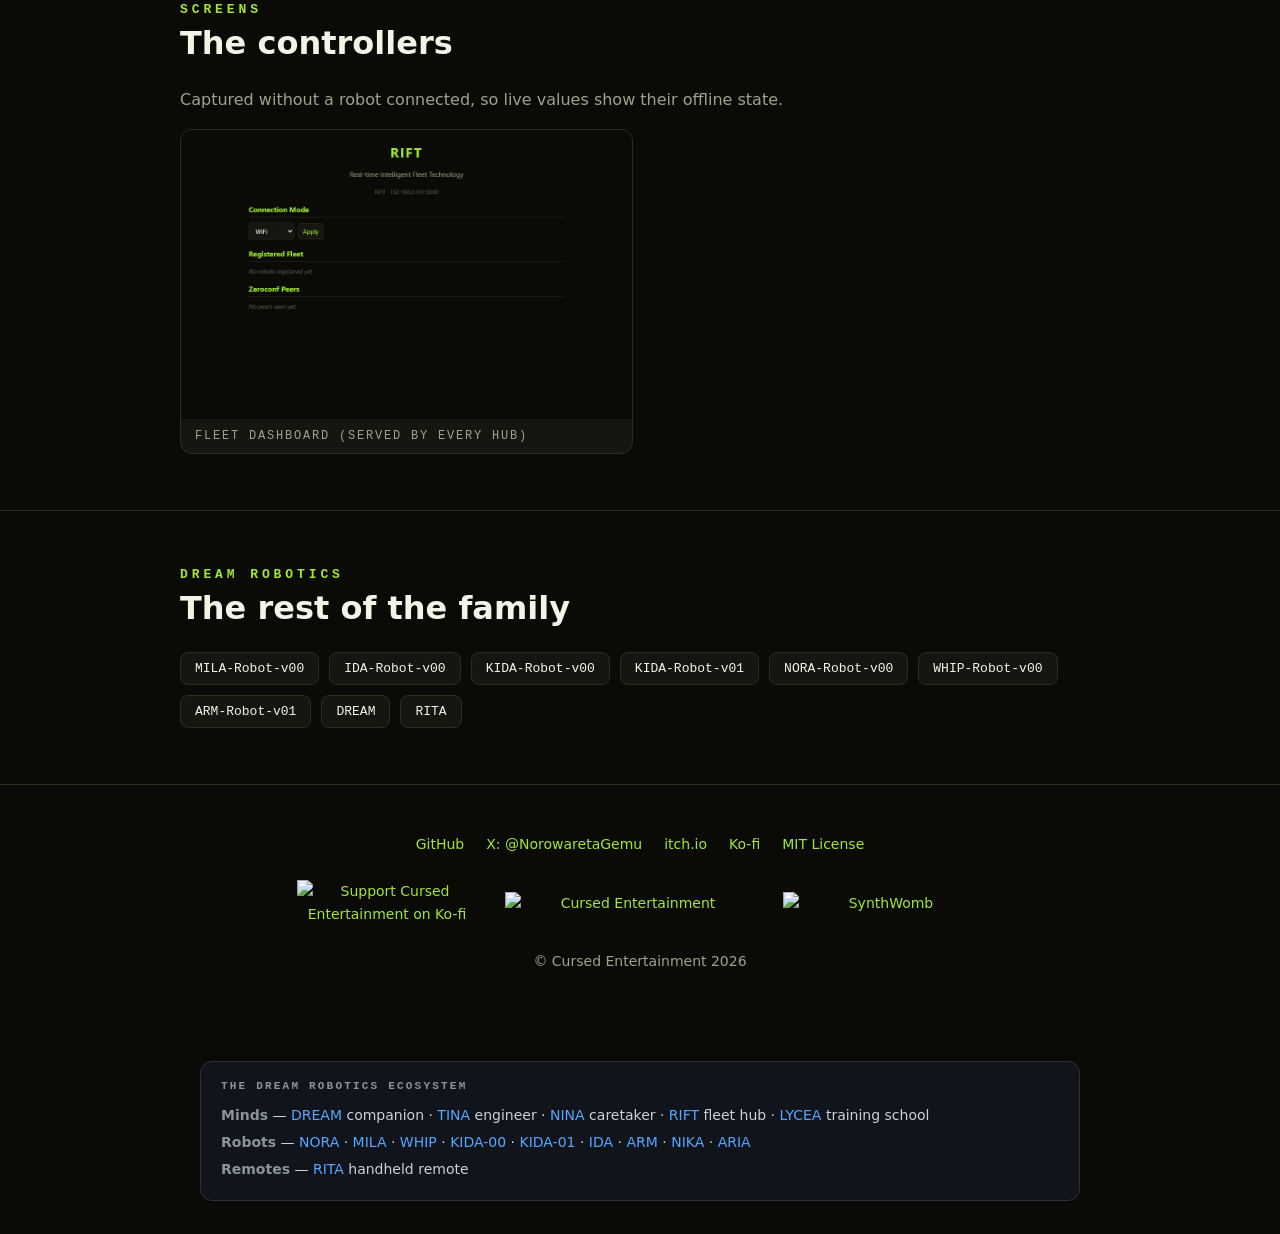
==== commit 4b801433: "RIFT: lists ARIA on :5014, apps renamed to com.synthwomb.rift, ARIA in the ecosystem She's ask-only " ====
--- a/index.html
+++ b/index.html
@@ -72,6 +72,11 @@
     <h3 class="title">One hub for the whole fleet</h3>
     <div class="grid cols-3">
       <div class="card">
+        <span class="k">Sky</span>
+        <h4>ARIA, the drone</h4>
+        <p>She joins the fleet&rsquo;s network, shows up with an Open button to her page on :5014, and takes part in conversations. RIFT can ask her, and nothing here can fly her.</p>
+      </div>
+      <div class="card">
         <span class="k">Monitor</span>
         <h4>Fleet dashboard</h4>
         <p>Real-time monitoring and control of every robot from a single interface.</p>
@@ -309,7 +314,7 @@
 <section class="eco">
   <div class="eco-title">The DREAM Robotics ecosystem</div>
   <div><strong>Minds</strong> — <a href="https://github.com/CursedPrograms/DREAM">DREAM</a> companion · <a href="https://github.com/CursedPrograms/TINA">TINA</a> engineer · <a href="https://github.com/CursedPrograms/NINA">NINA</a> caretaker · <a href="https://github.com/CursedPrograms/RIFT">RIFT</a> fleet hub · <a href="https://github.com/CursedPrograms/LYCEA">LYCEA</a> training school</div>
-  <div><strong>Robots</strong> — <a href="https://github.com/CursedPrograms/NORA-Robot-v00">NORA</a> · <a href="https://github.com/CursedPrograms/MILA-Robot-v00">MILA</a> · <a href="https://github.com/CursedPrograms/WHIP-Robot-v00">WHIP</a> · <a href="https://github.com/CursedPrograms/KIDA-Robot-v00">KIDA-00</a> · <a href="https://github.com/CursedPrograms/KIDA-Robot-v01">KIDA-01</a> · <a href="https://github.com/CursedPrograms/IDA-Robot-v00">IDA</a> · <a href="https://github.com/CursedPrograms/ARM-Robot-v01">ARM</a> · <a href="https://github.com/CursedPrograms/NIKA-Robot-v00">NIKA</a></div>
+  <div><strong>Robots</strong> — <a href="https://github.com/CursedPrograms/NORA-Robot-v00">NORA</a> · <a href="https://github.com/CursedPrograms/MILA-Robot-v00">MILA</a> · <a href="https://github.com/CursedPrograms/WHIP-Robot-v00">WHIP</a> · <a href="https://github.com/CursedPrograms/KIDA-Robot-v00">KIDA-00</a> · <a href="https://github.com/CursedPrograms/KIDA-Robot-v01">KIDA-01</a> · <a href="https://github.com/CursedPrograms/IDA-Robot-v00">IDA</a> · <a href="https://github.com/CursedPrograms/ARM-Robot-v01">ARM</a> · <a href="https://github.com/CursedPrograms/NIKA-Robot-v00">NIKA</a> · <a href="https://github.com/CursedPrograms/ARIA-Robot-v00">ARIA</a></div>
   <div><strong>Remotes</strong> — <a href="https://github.com/CursedPrograms/RITA">RITA</a> handheld remote</div>
 </section>
 <!-- DREAM-ECOSYSTEM:END -->
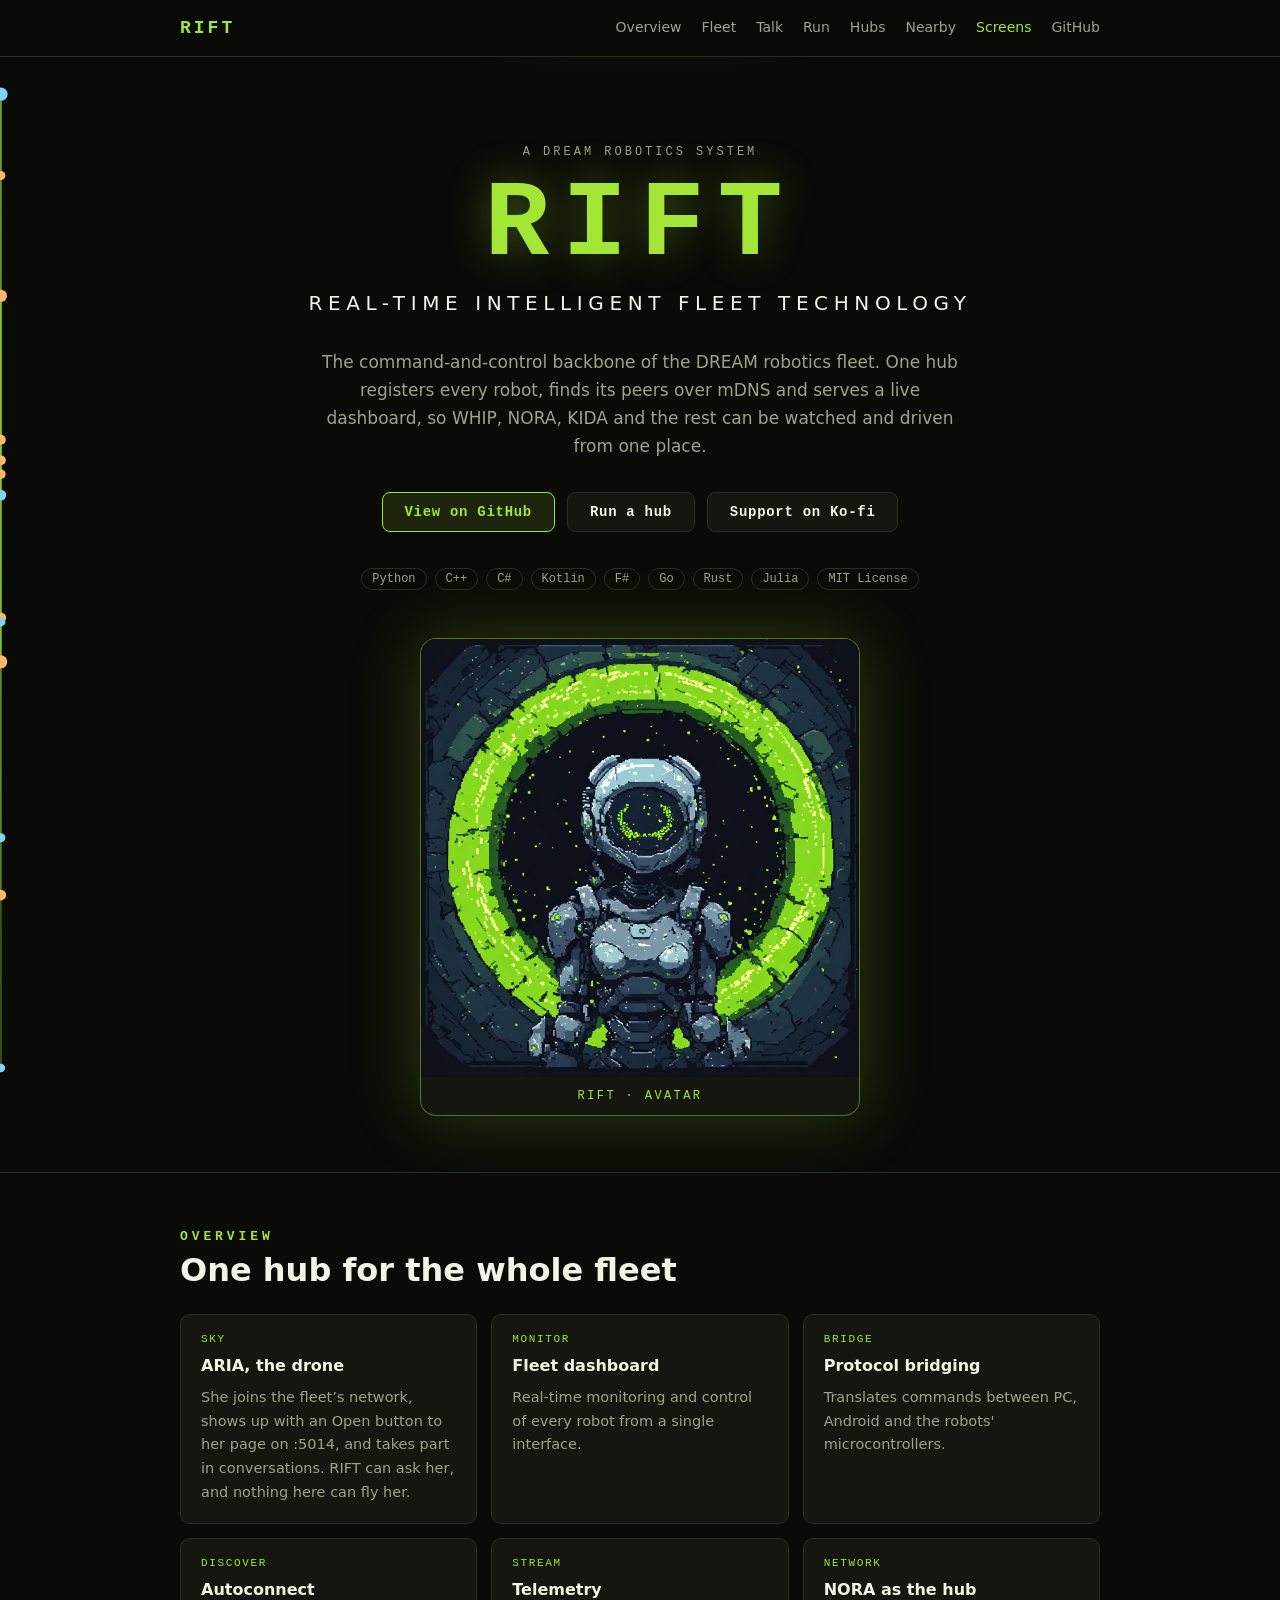
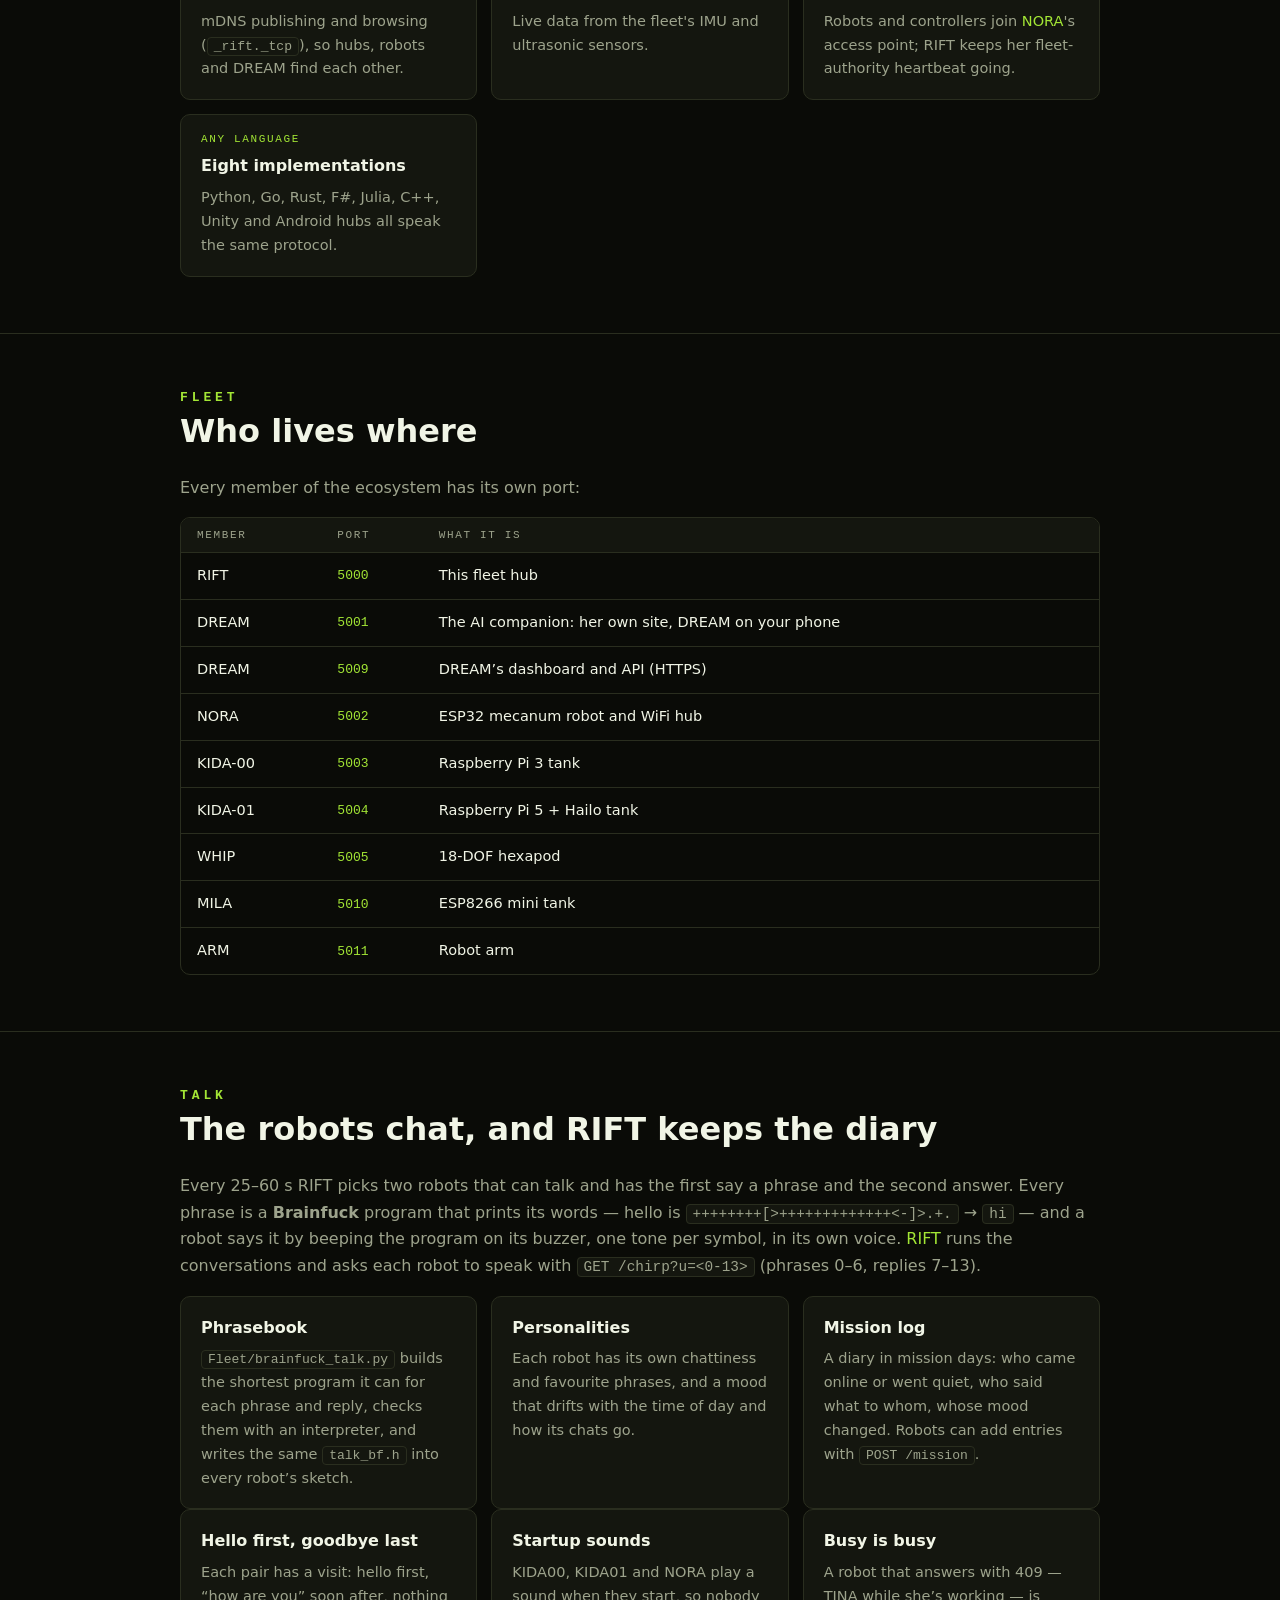
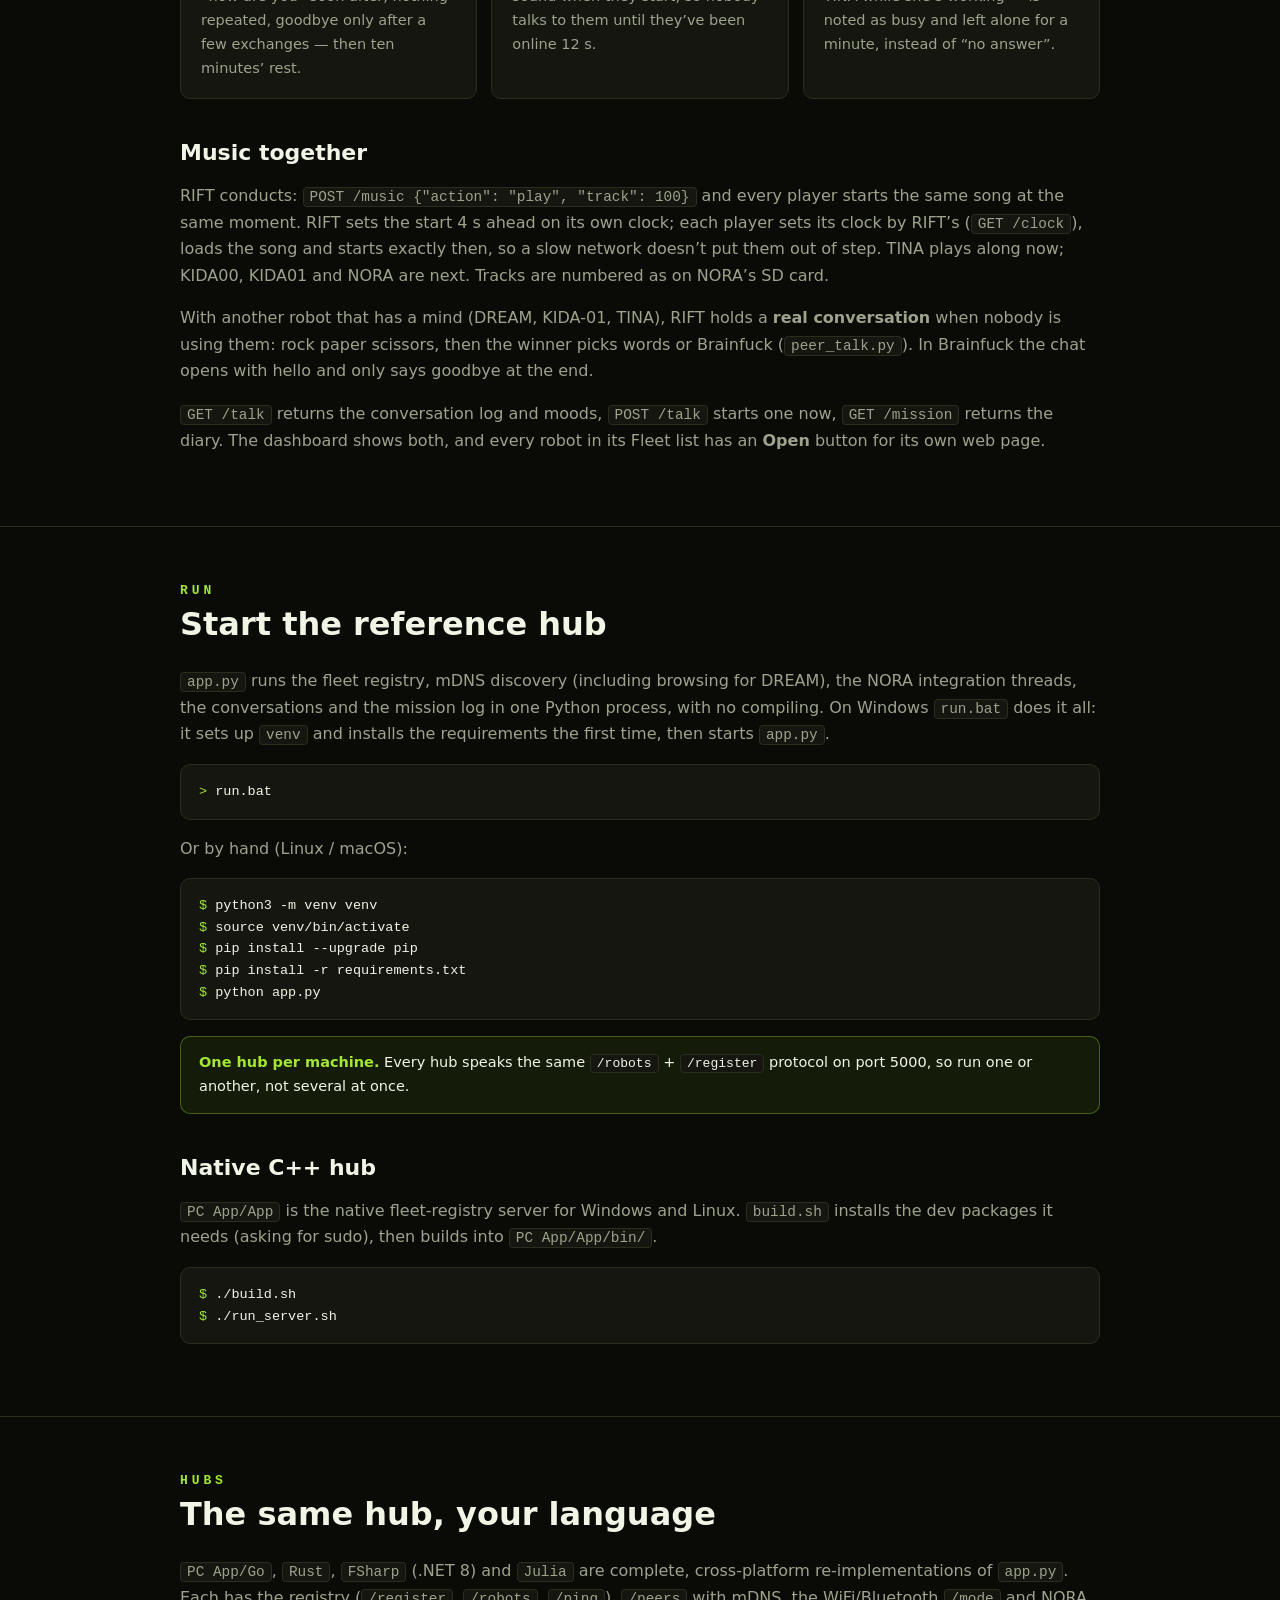
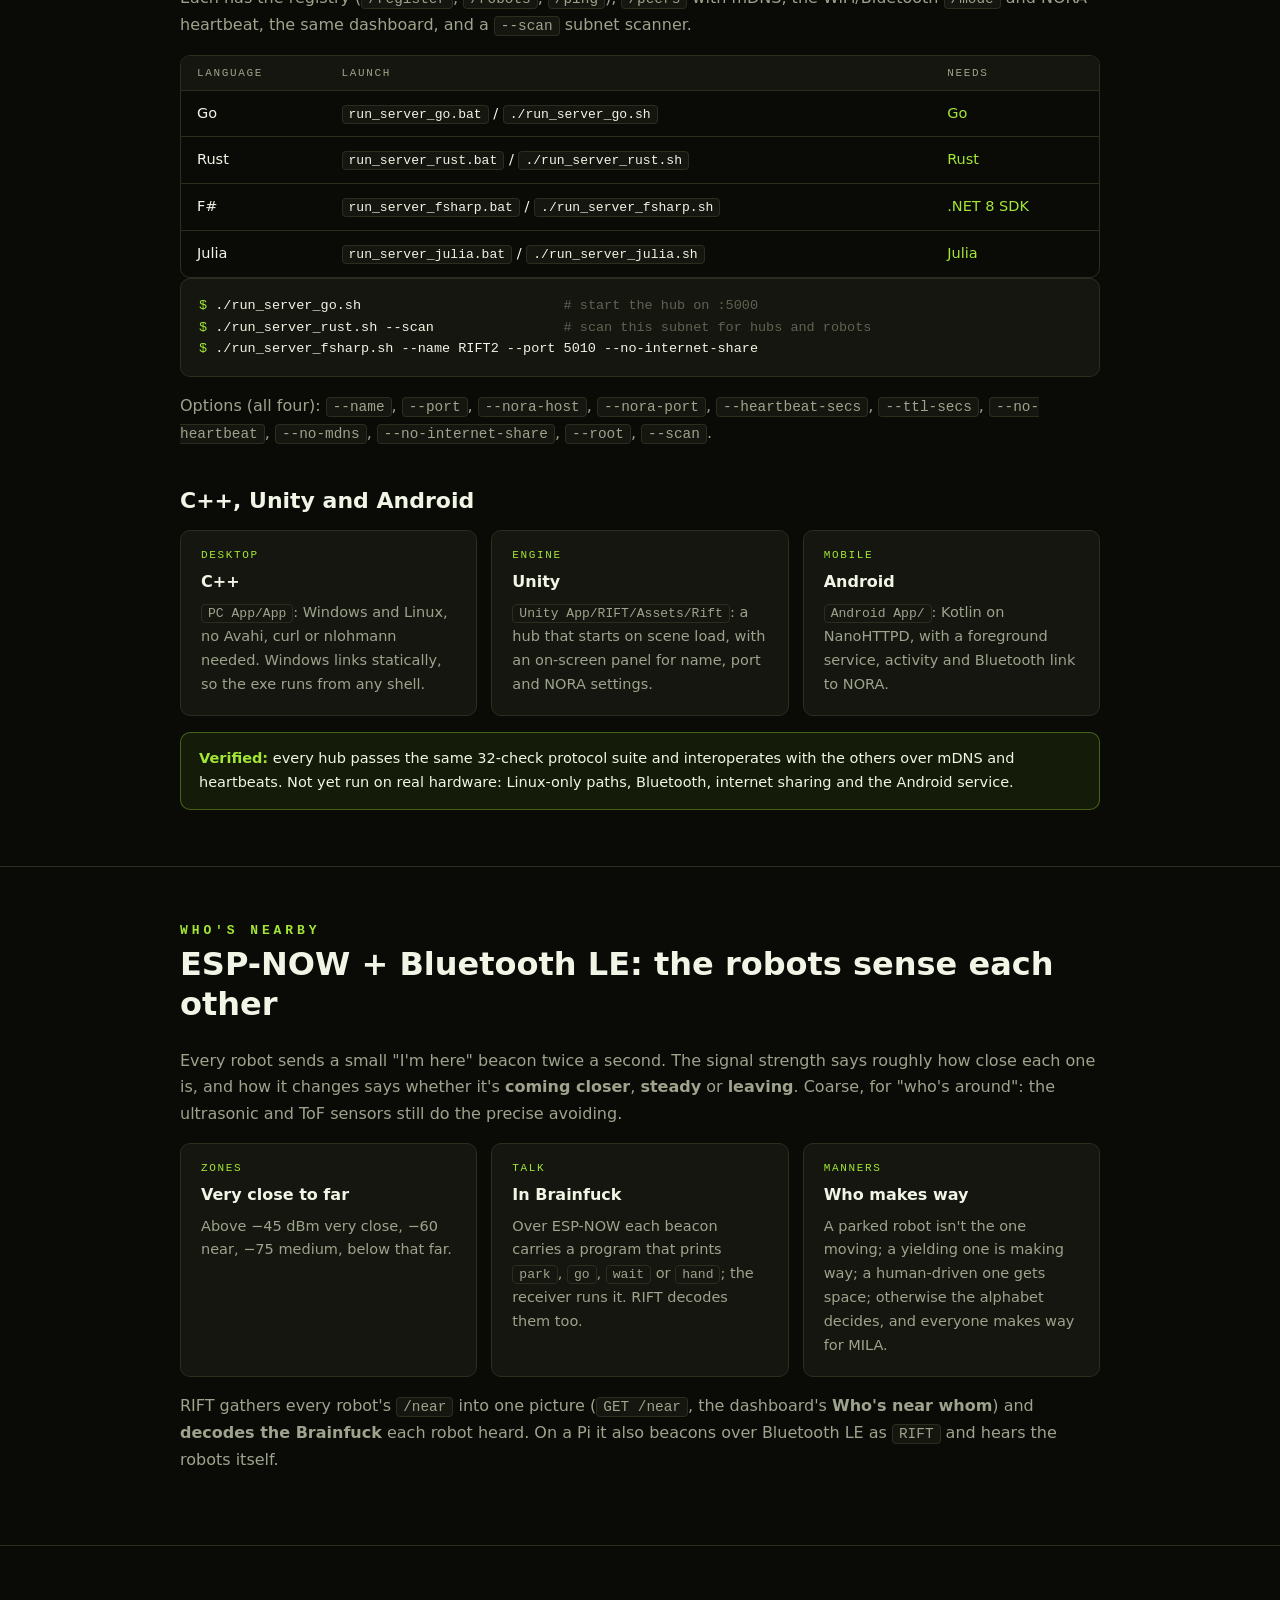
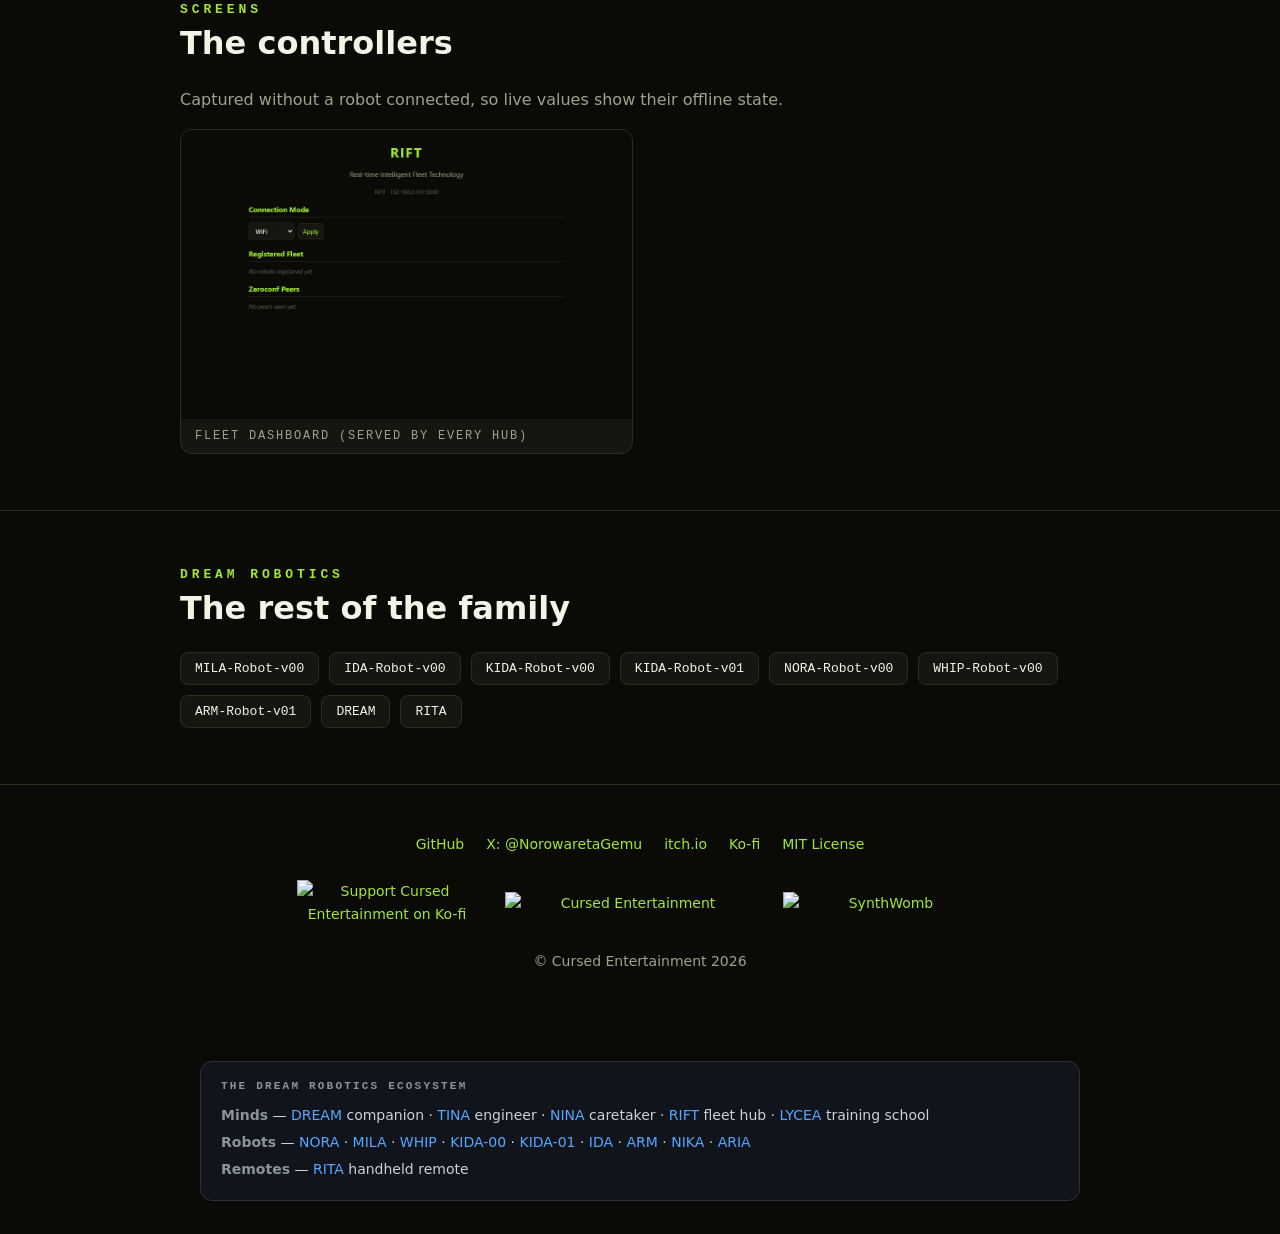
==== commit 018145ab: "Ecosystem links go to the fleet's sites Co-Authored-By: Claude Opus 5.5 <noreply@anthropic.com>" ====
--- a/index.html
+++ b/index.html
@@ -313,9 +313,9 @@
 <!-- DREAM-ECOSYSTEM:START -->
 <section class="eco">
   <div class="eco-title">The DREAM Robotics ecosystem</div>
-  <div><strong>Minds</strong> — <a href="https://github.com/CursedPrograms/DREAM">DREAM</a> companion · <a href="https://github.com/CursedPrograms/TINA">TINA</a> engineer · <a href="https://github.com/CursedPrograms/NINA">NINA</a> caretaker · <a href="https://github.com/CursedPrograms/RIFT">RIFT</a> fleet hub · <a href="https://github.com/CursedPrograms/LYCEA">LYCEA</a> training school</div>
-  <div><strong>Robots</strong> — <a href="https://github.com/CursedPrograms/NORA-Robot-v00">NORA</a> · <a href="https://github.com/CursedPrograms/MILA-Robot-v00">MILA</a> · <a href="https://github.com/CursedPrograms/WHIP-Robot-v00">WHIP</a> · <a href="https://github.com/CursedPrograms/KIDA-Robot-v00">KIDA-00</a> · <a href="https://github.com/CursedPrograms/KIDA-Robot-v01">KIDA-01</a> · <a href="https://github.com/CursedPrograms/IDA-Robot-v00">IDA</a> · <a href="https://github.com/CursedPrograms/ARM-Robot-v01">ARM</a> · <a href="https://github.com/CursedPrograms/NIKA-Robot-v00">NIKA</a> · <a href="https://github.com/CursedPrograms/ARIA-Robot-v00">ARIA</a></div>
-  <div><strong>Remotes</strong> — <a href="https://github.com/CursedPrograms/RITA">RITA</a> handheld remote</div>
+  <div><strong>Minds</strong> — <a href="https://cursedprograms.github.io/DREAM/">DREAM</a> companion · <a href="https://cursedprograms.github.io/TINA/">TINA</a> engineer · <a href="https://cursedprograms.github.io/NINA/">NINA</a> caretaker · <a href="https://cursedprograms.github.io/RIFT/">RIFT</a> fleet hub · <a href="https://github.com/CursedPrograms/LYCEA">LYCEA</a> training school</div>
+  <div><strong>Robots</strong> — <a href="https://cursedprograms.github.io/NORA-Robot-v00/">NORA</a> · <a href="https://cursedprograms.github.io/MILA-Robot-v00/">MILA</a> · <a href="https://cursedprograms.github.io/WHIP-Robot-v00/">WHIP</a> · <a href="https://cursedprograms.github.io/KIDA-Robot-v00/">KIDA-00</a> · <a href="https://cursedprograms.github.io/KIDA-Robot-v01/">KIDA-01</a> · <a href="https://cursedprograms.github.io/IDA-Robot-v00/">IDA</a> · <a href="https://cursedprograms.github.io/ARM-Robot-v01/">ARM</a> · <a href="https://cursedprograms.github.io/NIKA-Robot-v00/">NIKA</a> · <a href="https://cursedprograms.github.io/ARIA-Robot-v00/">ARIA</a></div>
+  <div><strong>Remotes</strong> — <a href="https://cursedprograms.github.io/RITA/">RITA</a> handheld remote</div>
 </section>
 <!-- DREAM-ECOSYSTEM:END -->
 </body>
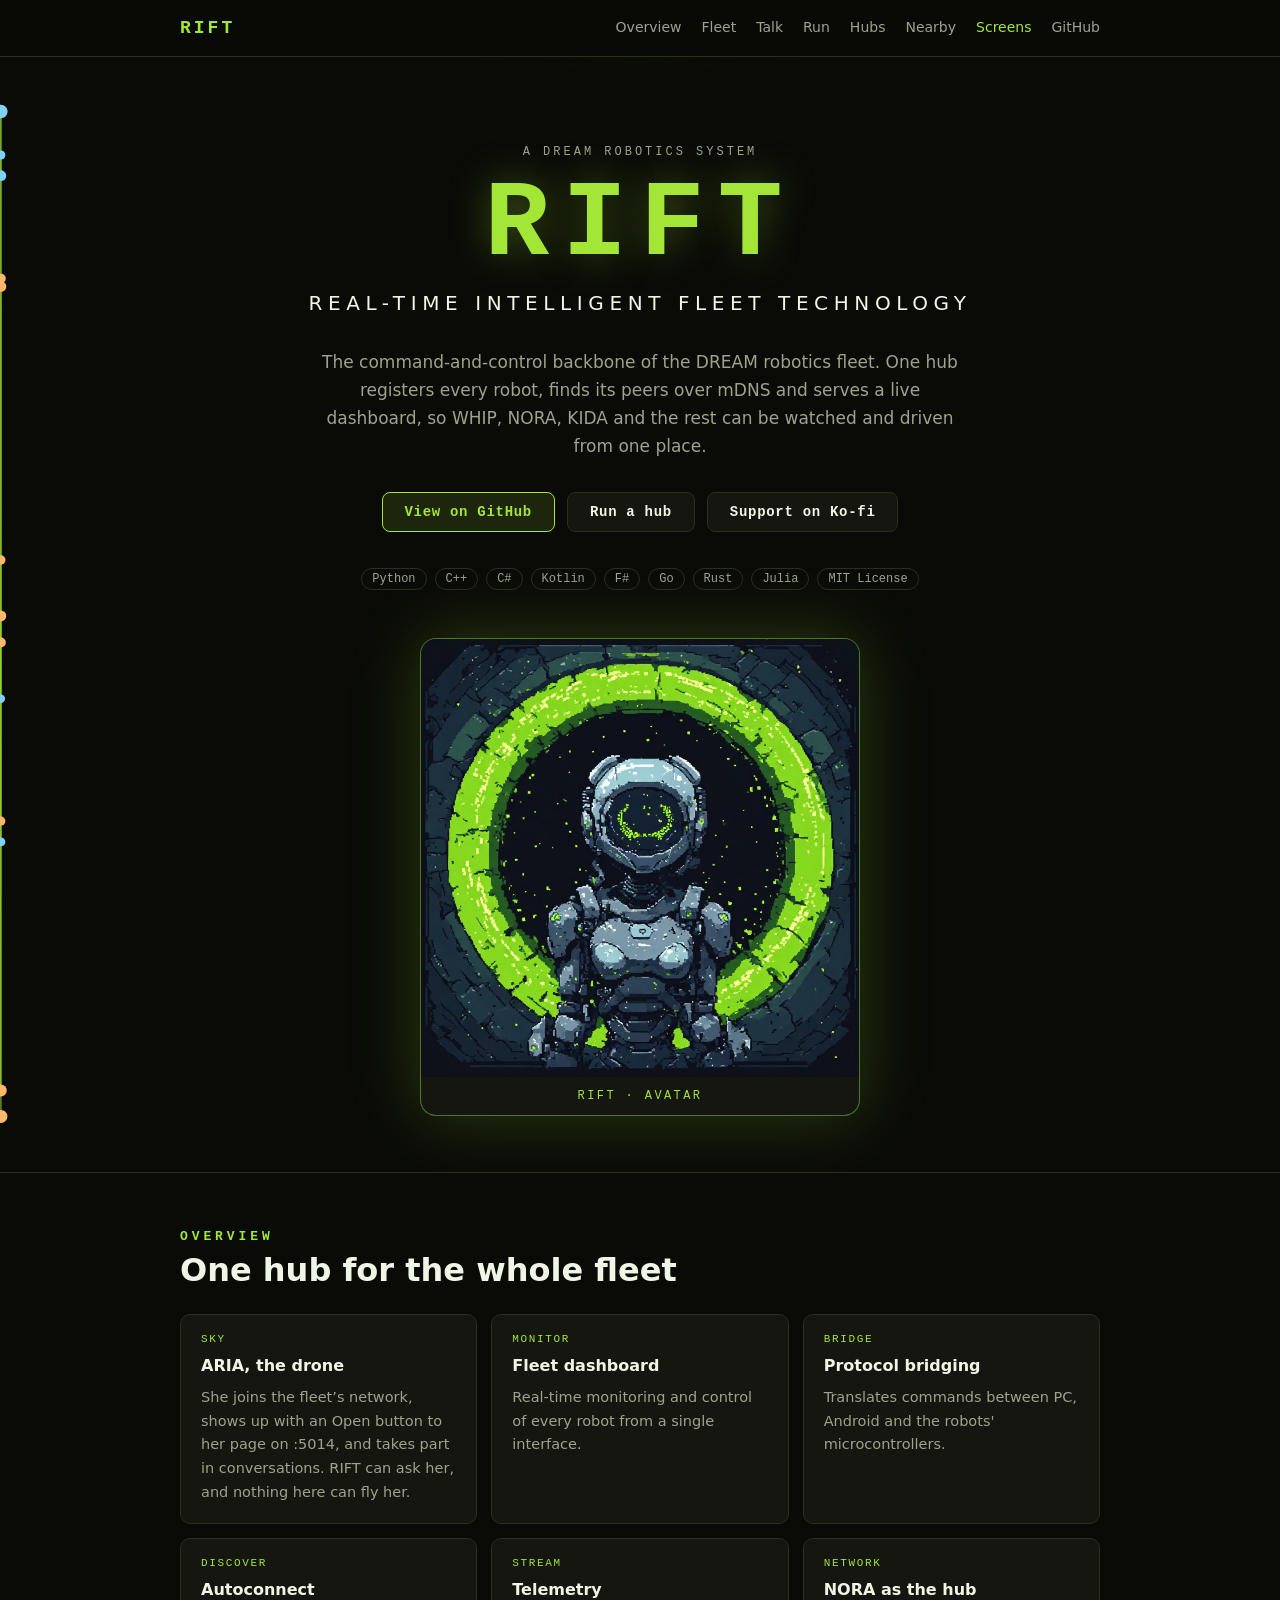
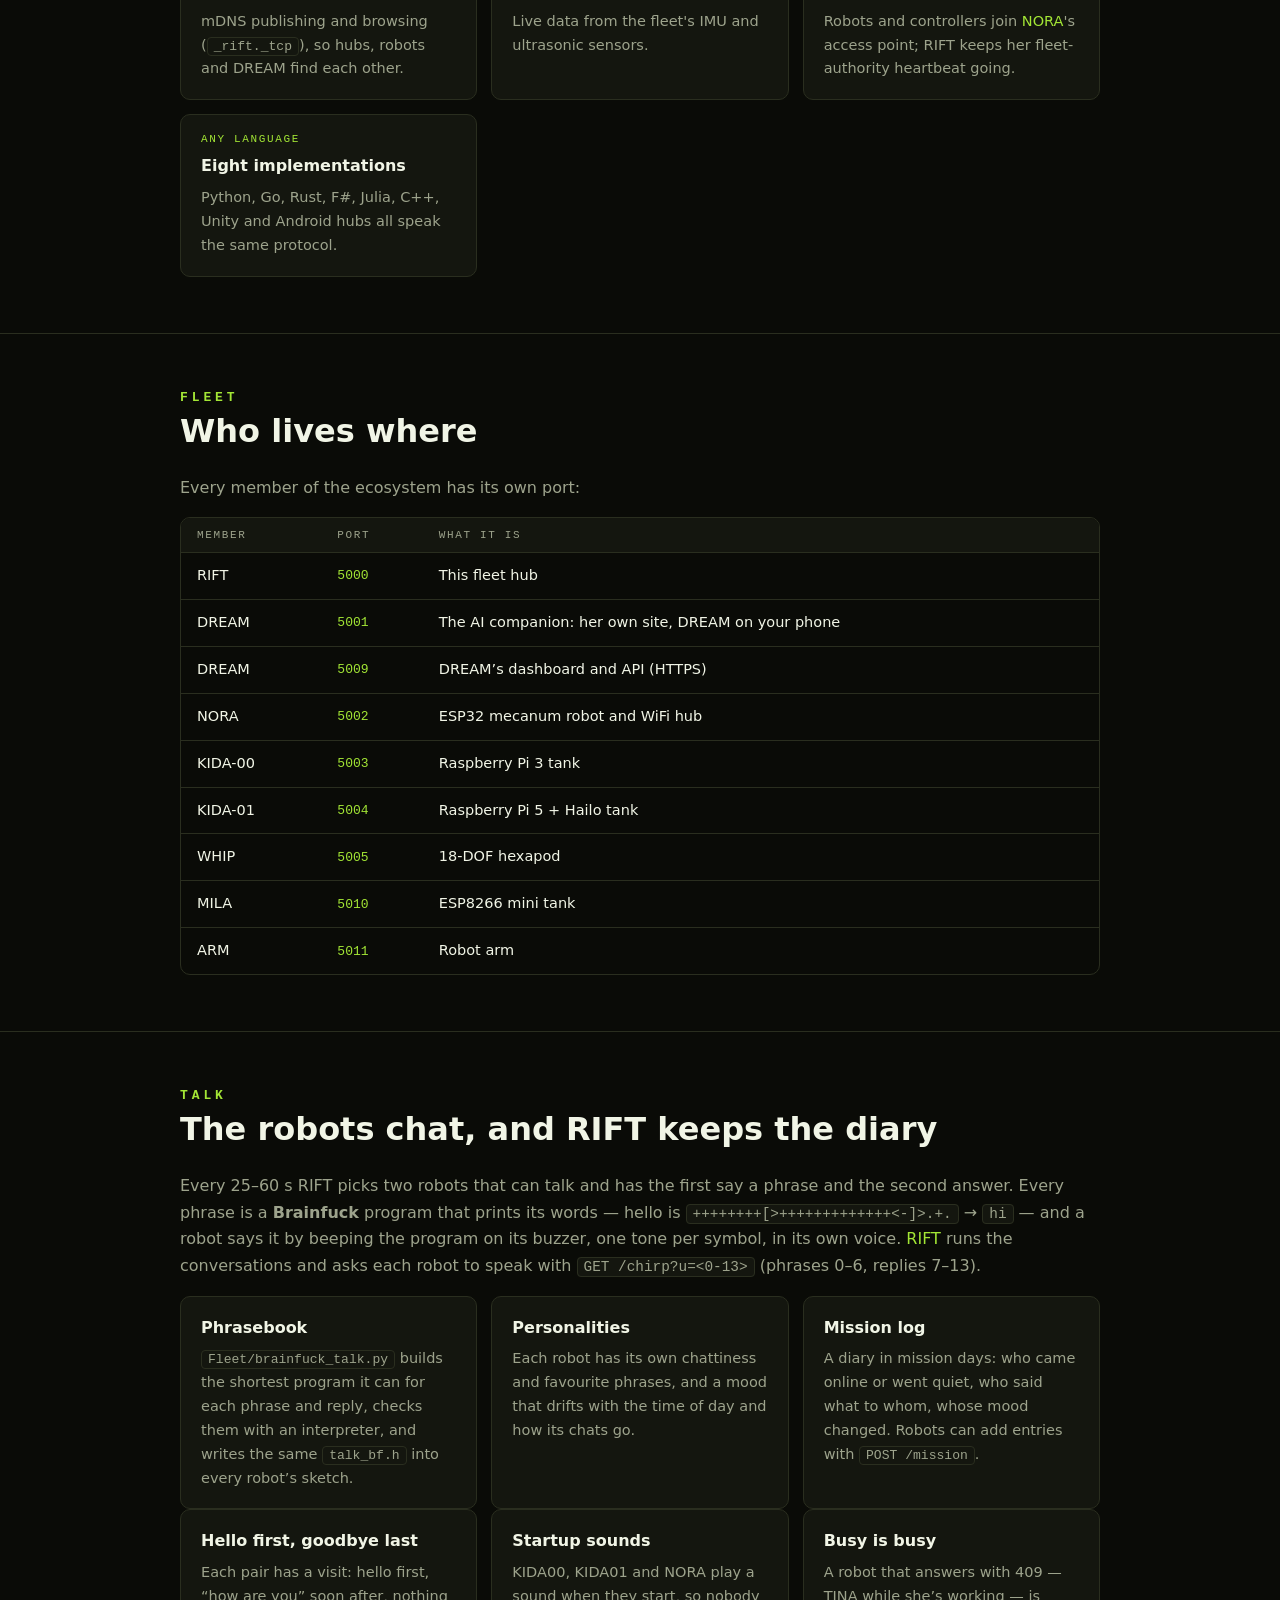
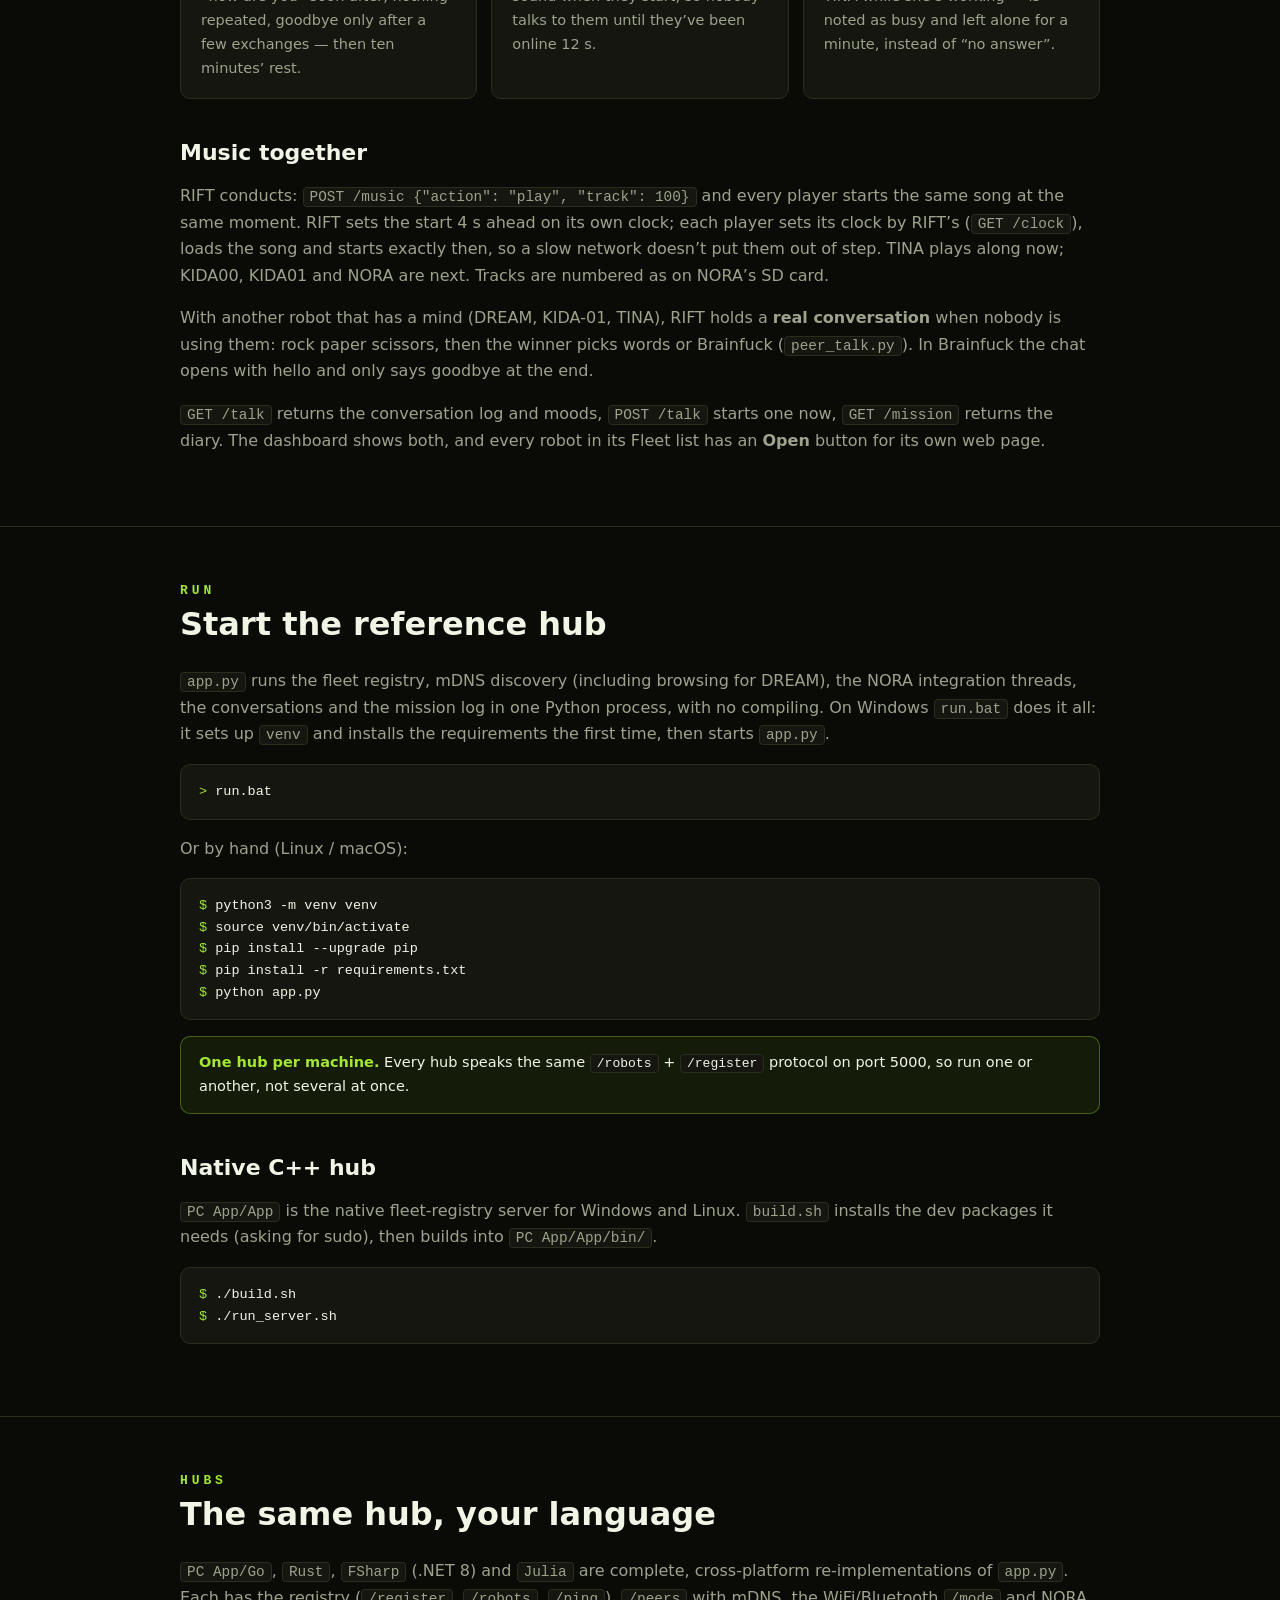
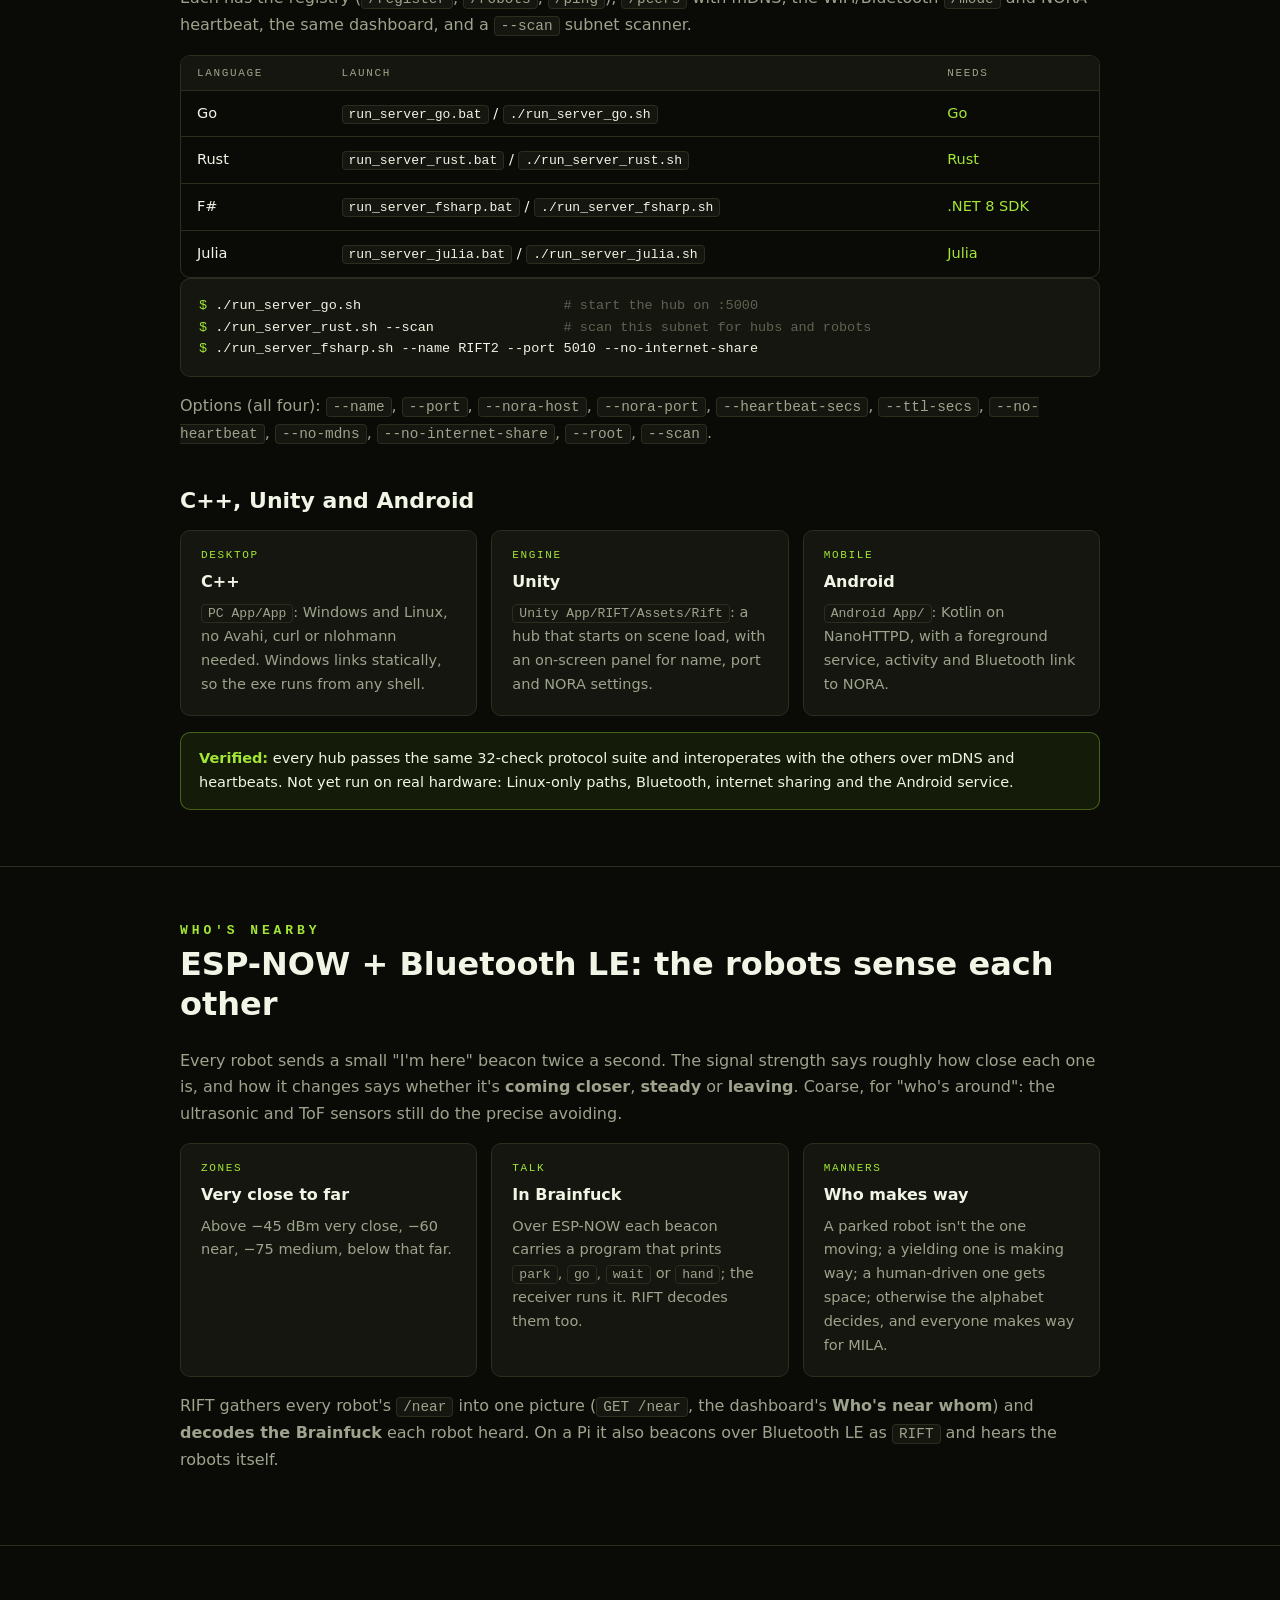
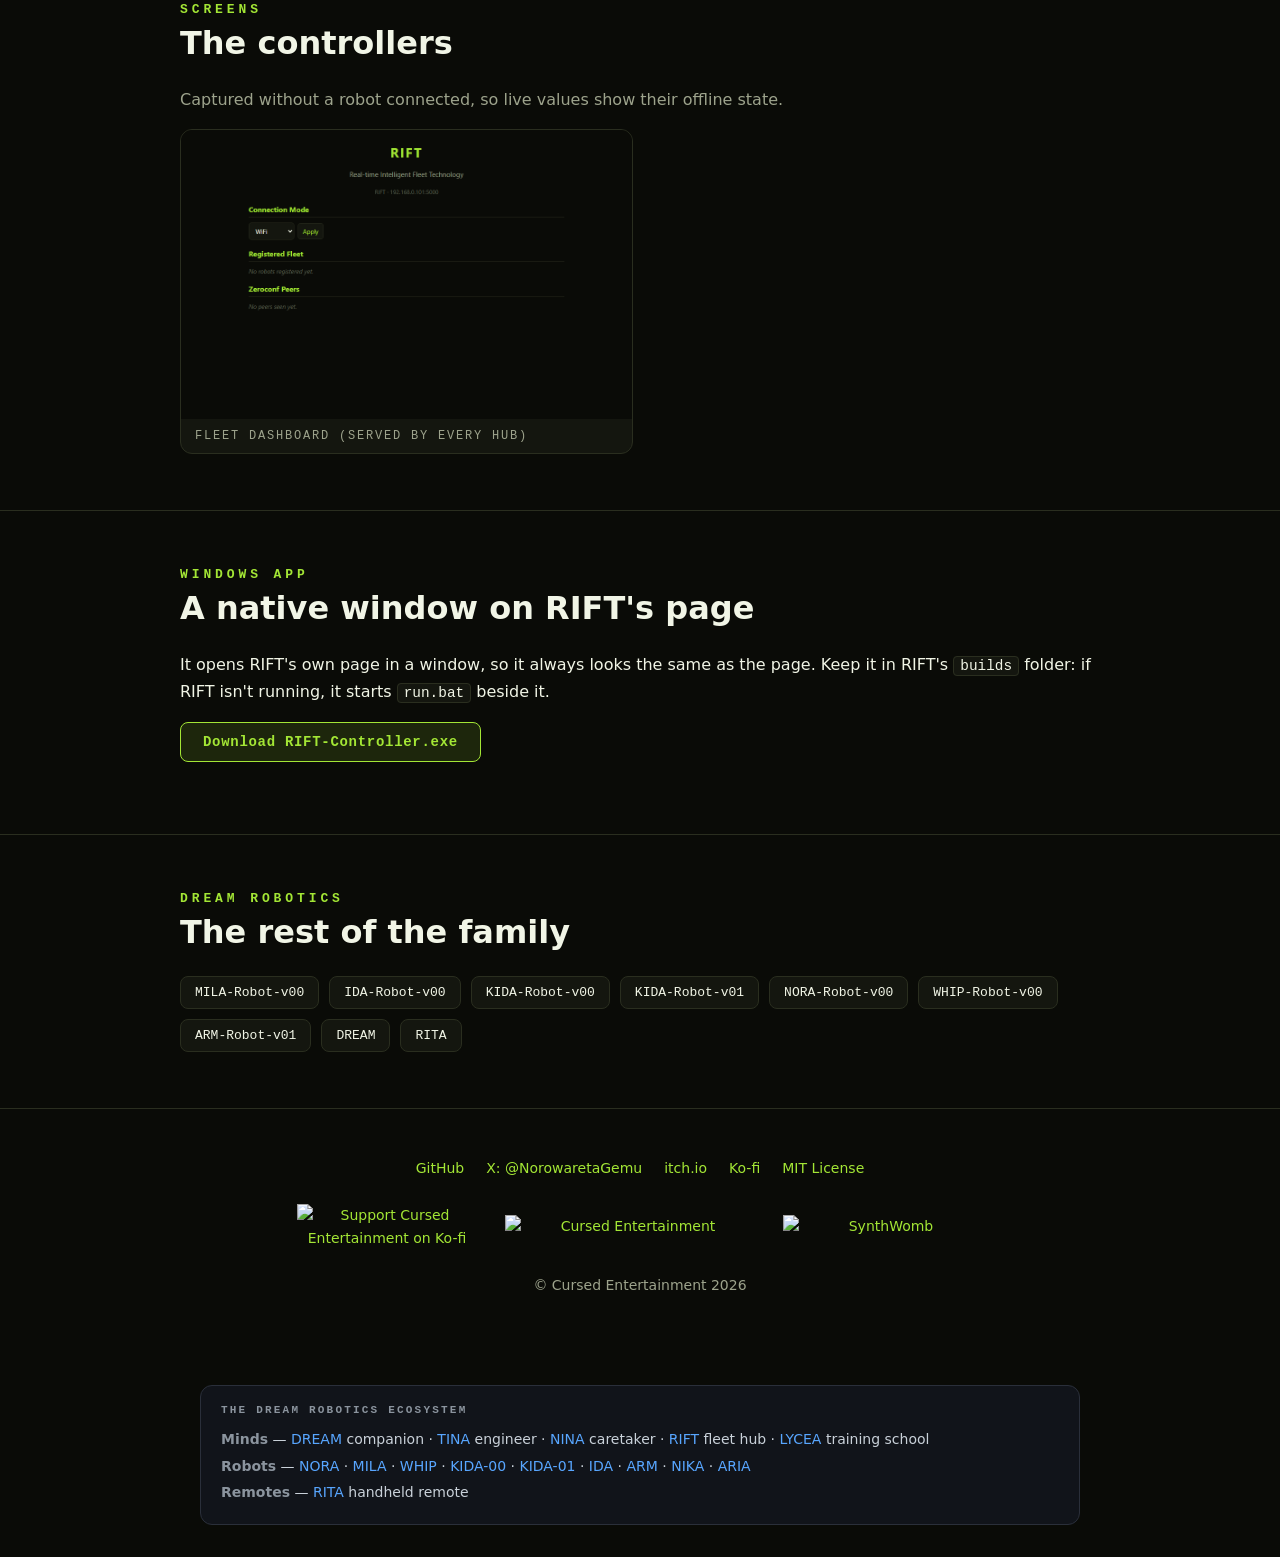
==== commit 543a7ac7: "Site and README: the Windows app and what's new Co-Authored-By: Claude Opus 5.5 <noreply@anthropic.c" ====
--- a/index.html
+++ b/index.html
@@ -264,6 +264,15 @@
   </div>
 </section>
 
+<section id="windows">
+  <div class="wrap">
+    <h2>Windows app</h2>
+    <h3 class="title">A native window on RIFT's page</h3>
+    <p>It opens RIFT's own page in a window, so it always looks the same as the page. Keep it in RIFT's <code>builds</code> folder: if RIFT isn't running, it starts <code>run.bat</code> beside it.</p>
+    <p><a class="btn primary" href="https://github.com/CursedPrograms/RIFT/raw/main/builds/RIFT-Controller.exe">Download RIFT-Controller.exe</a></p>
+  </div>
+</section>
+
 <section id="related">
   <div class="wrap">
     <h2>DREAM Robotics</h2>
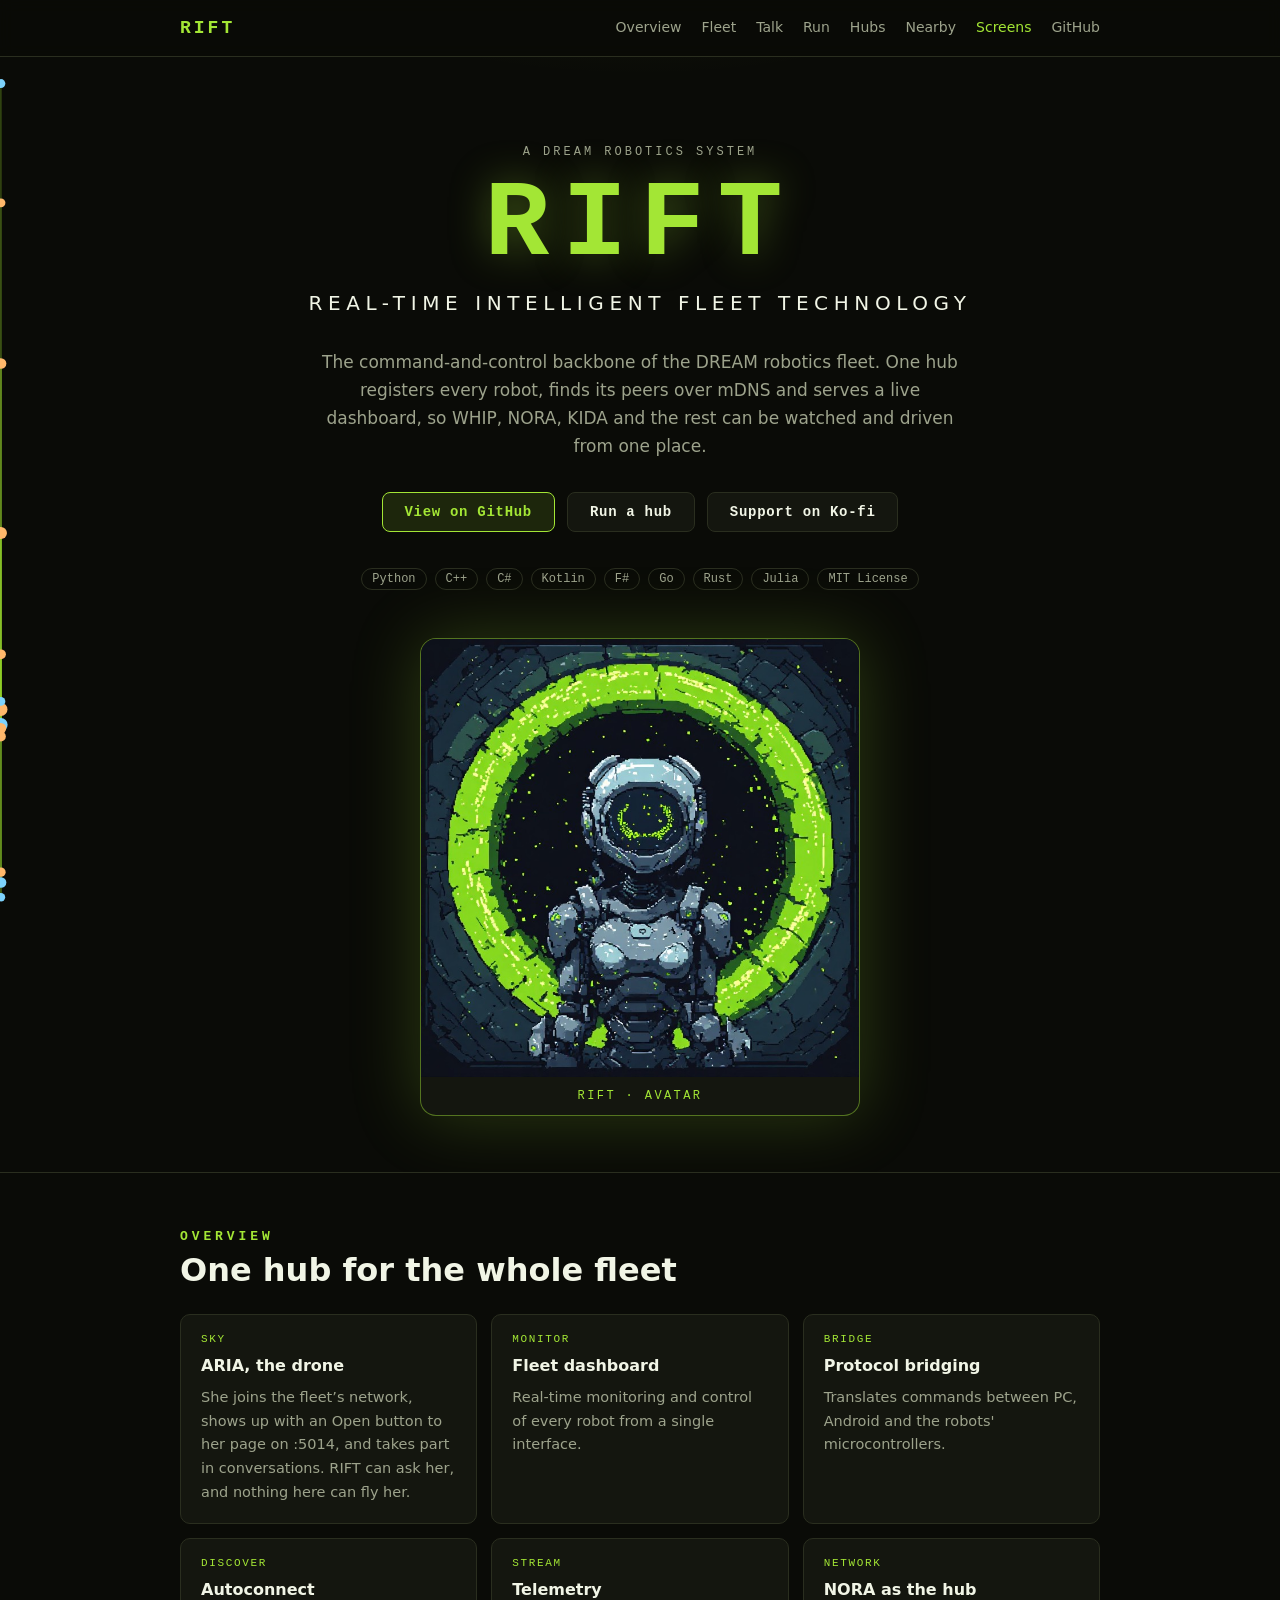
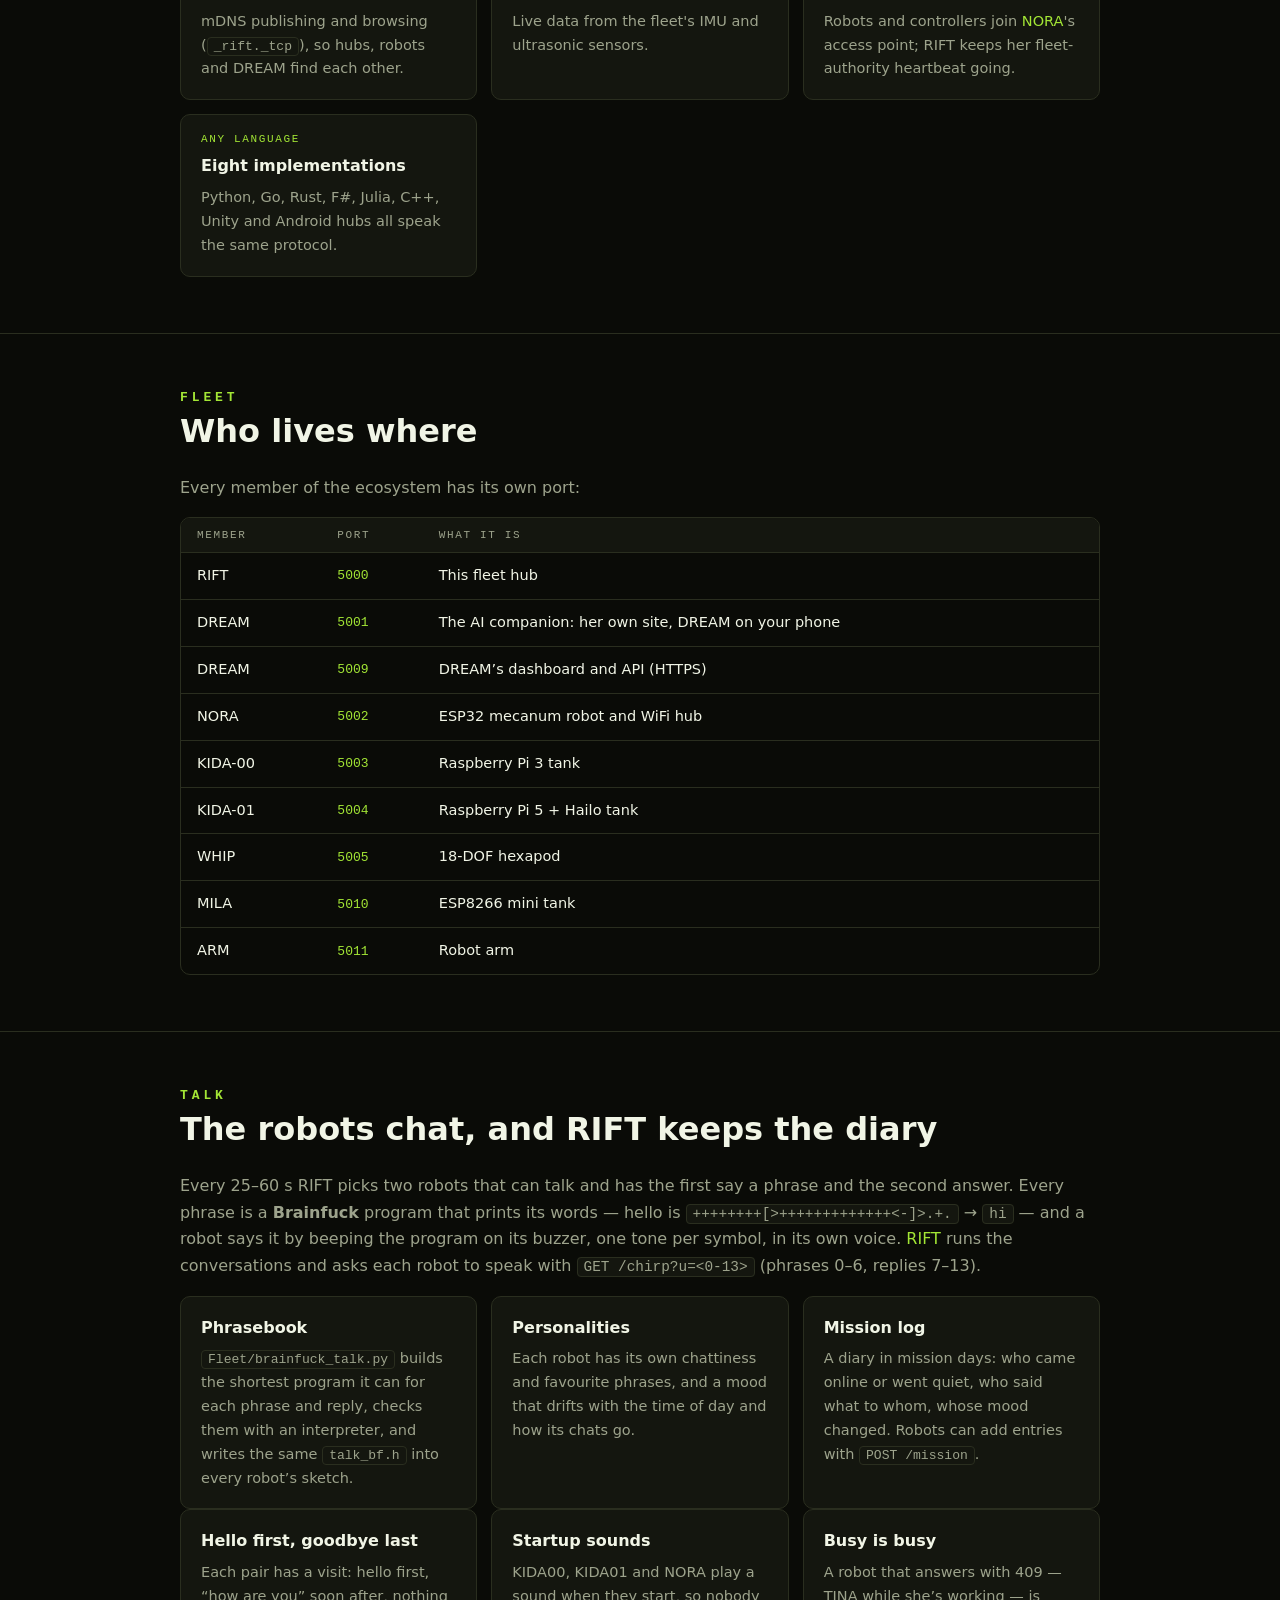
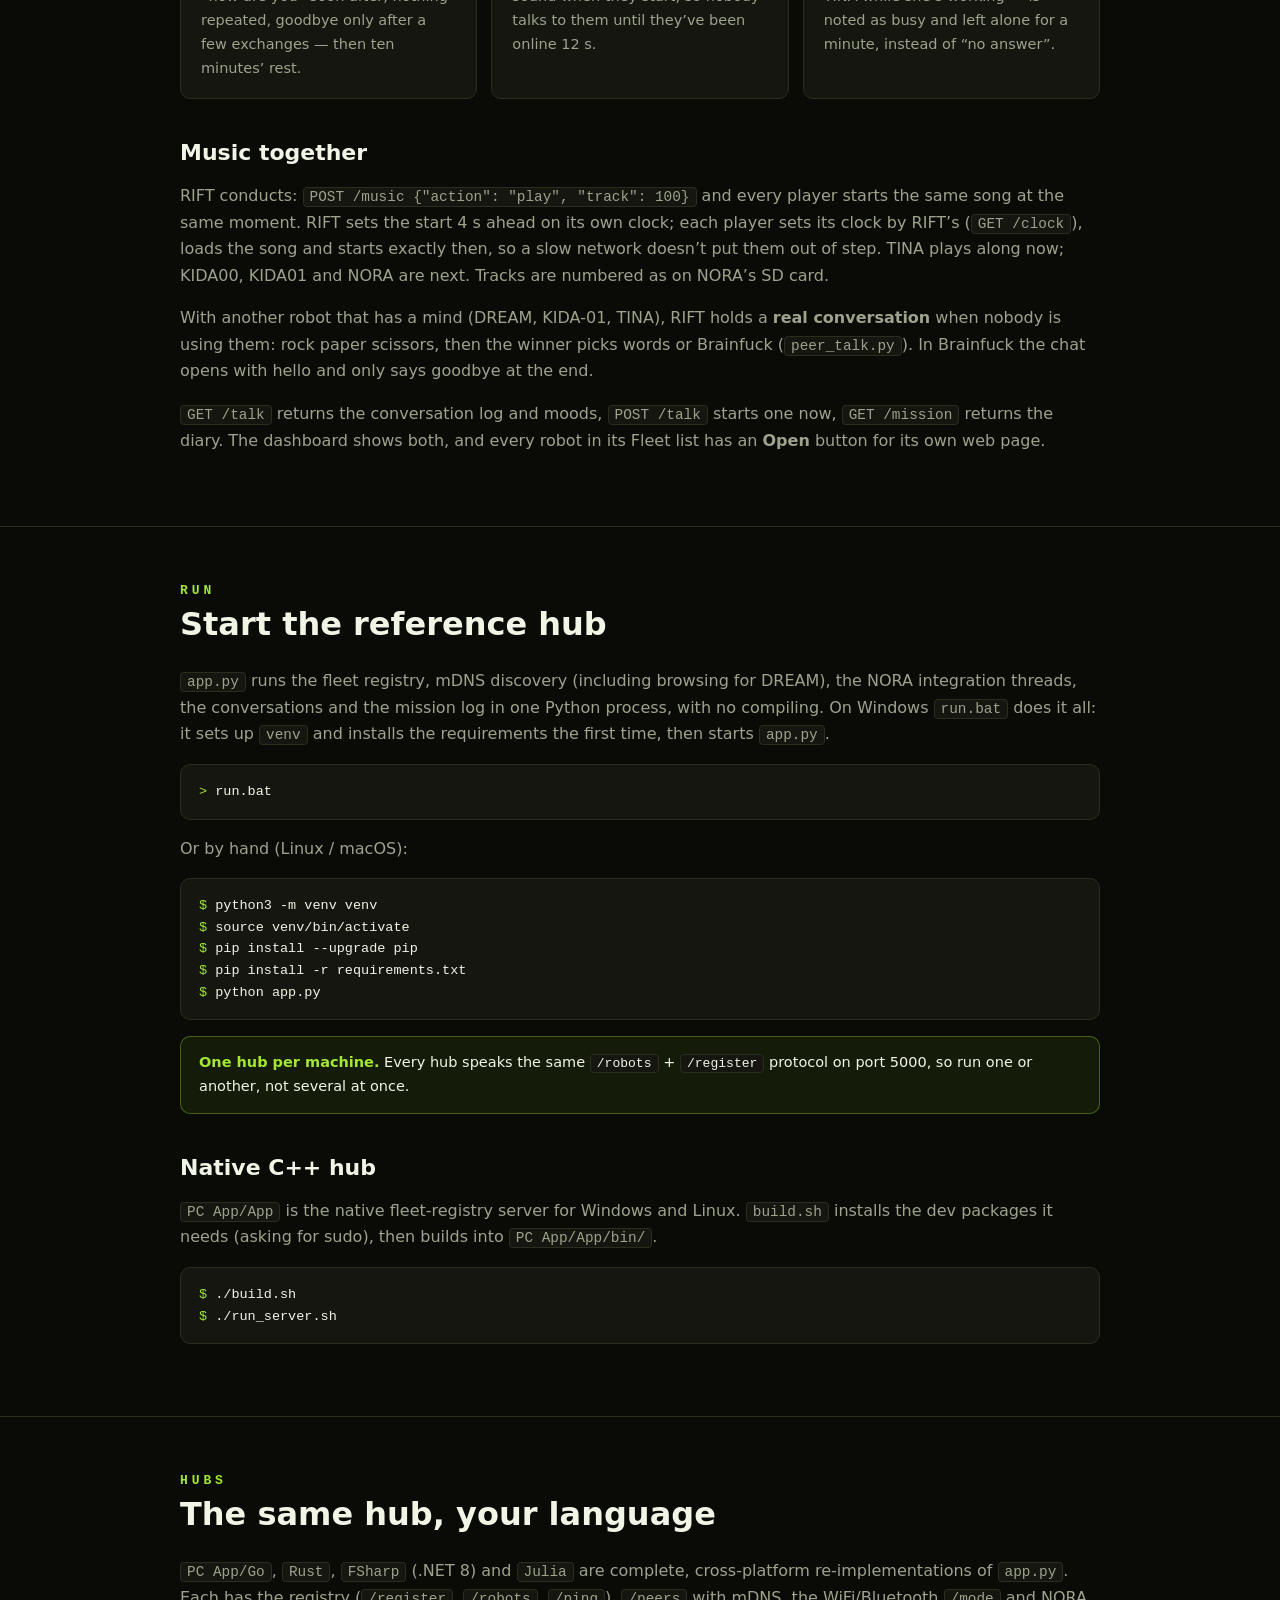
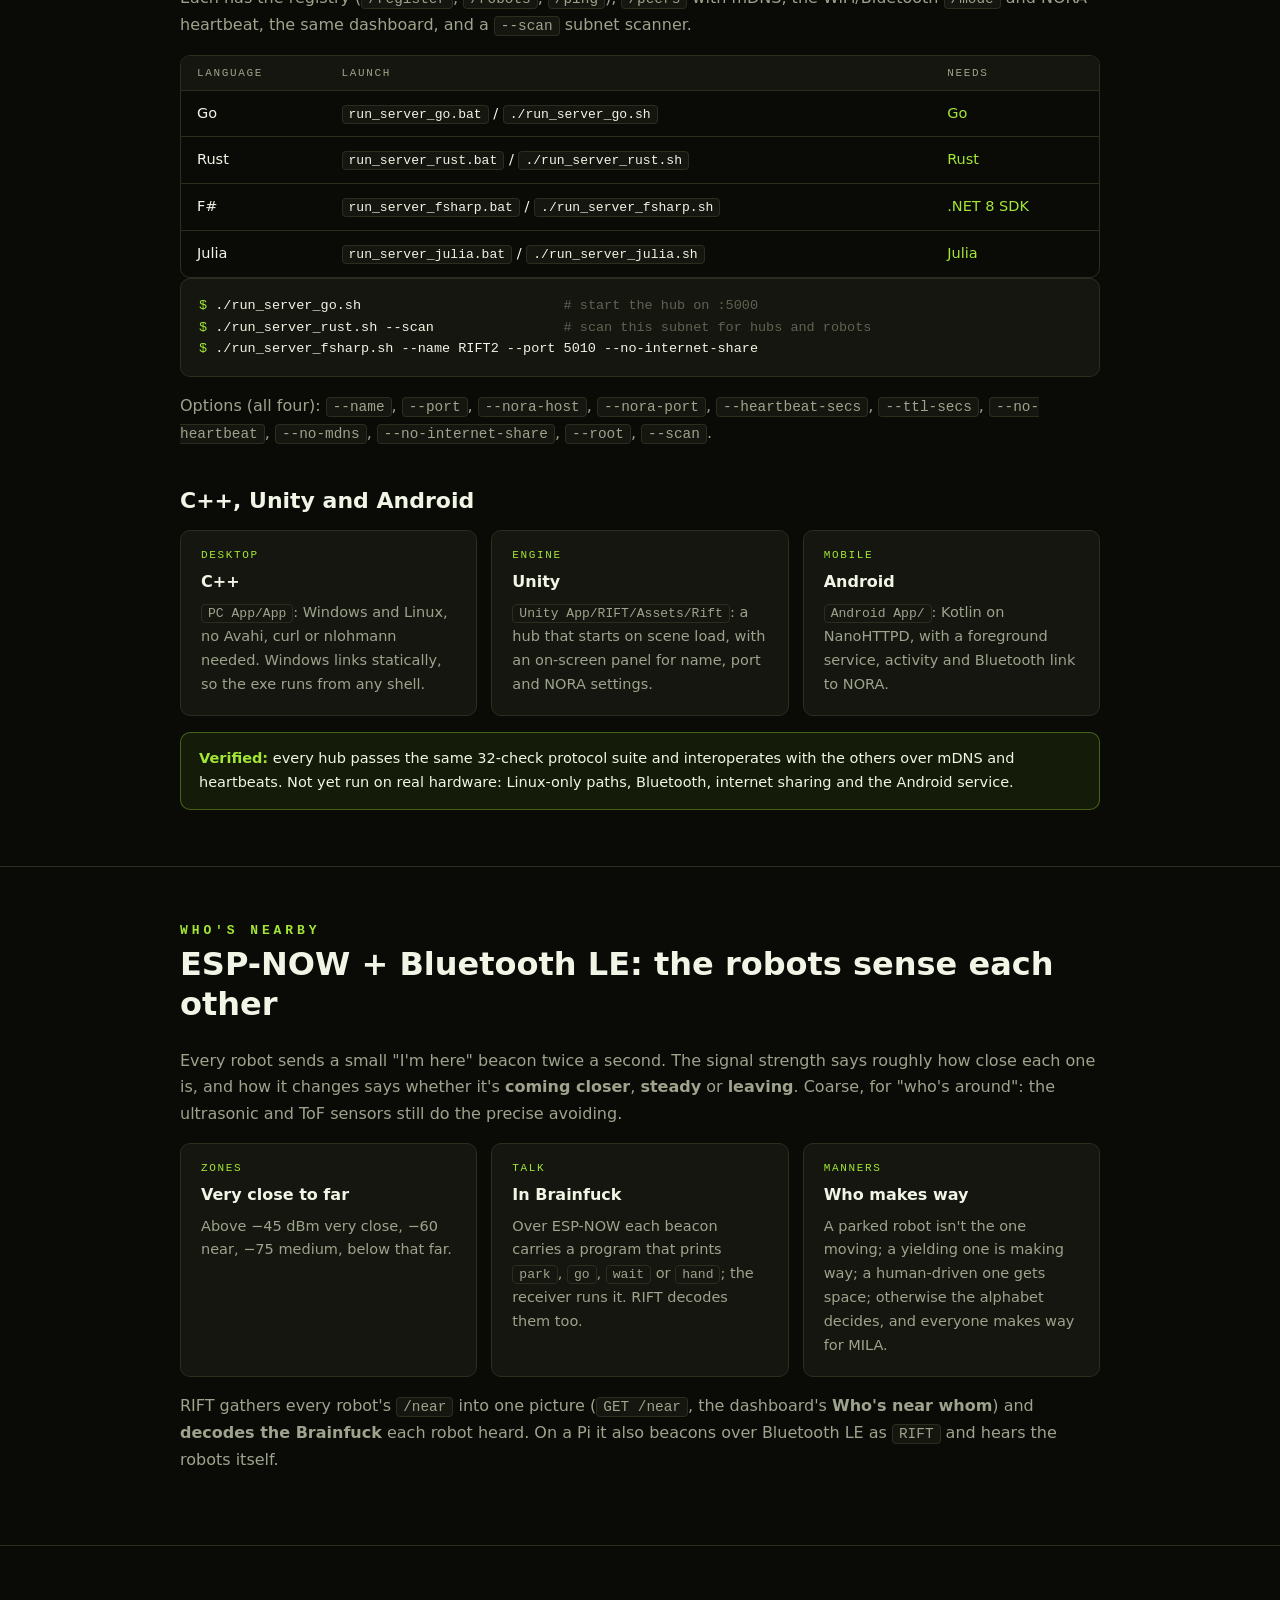
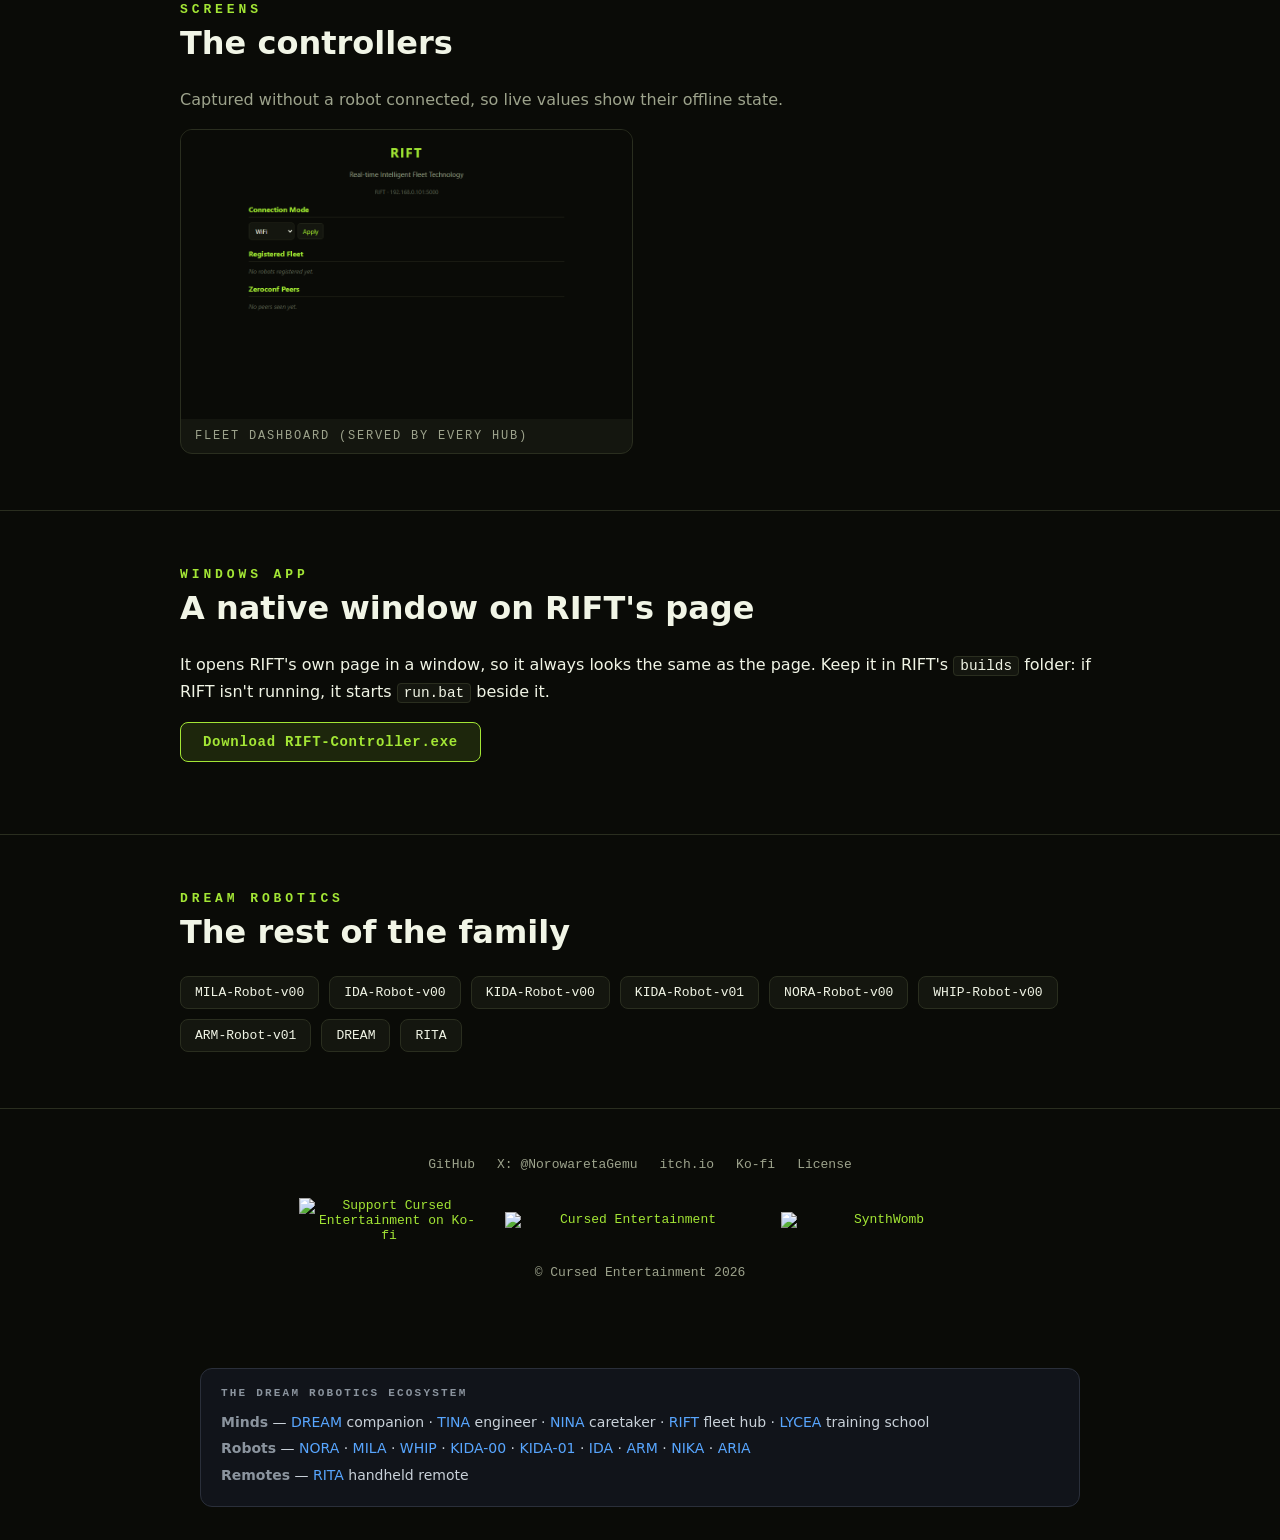
==== commit e2351034: "Sites: one shared footer, from RIFT's site, with the SynthWomb logo Co-Authored-By: Claude Opus 5.5 " ====
--- a/index.html
+++ b/index.html
@@ -293,31 +293,8 @@
 
 </main>
 
-<footer>
-  <div class="wrap">
-    <div class="links">
-      <a href="https://github.com/CursedPrograms/RIFT">GitHub</a>
-      <a href="https://x.com/NorowaretaGemu">X: @NorowaretaGemu</a>
-      <a href="https://cursed-entertainment.itch.io/">itch.io</a>
-      <a href="https://ko-fi.com/cursedentertainment">Ko-fi</a>
-      <a href="https://github.com/CursedPrograms/RIFT/blob/main/LICENSE">MIT License</a>
-    </div>
-
-    <div class="logos">
-      <a href="https://ko-fi.com/cursedentertainment">
-        <img src="https://ko-fi.com/img/githubbutton_sm.svg" alt="Support Cursed Entertainment on Ko-fi" width="180" loading="lazy">
-      </a>
-      <a href="https://cursed-entertainment.itch.io/">
-        <img src="https://github.com/CursedPrograms/cursedentertainment/raw/main/images/logos/logo-wide-grey.png" alt="Cursed Entertainment" width="250" loading="lazy">
-      </a>
-      <a href="https://github.com/SynthWomb">
-        <img src="https://github.com/SynthWomb/synth.womb/blob/main/logos/synthwomb07.png?raw=true" alt="SynthWomb" width="200" loading="lazy">
-      </a>
-    </div>
-
-    <div>&copy; Cursed Entertainment 2026</div>
-  </div>
-</footer>
+<footer id="site-footer">&copy; Cursed Entertainment 2026</footer>
+<script src="https://cursedprograms.github.io/RIFT/site/footer.js"></script>
 
 <!-- DREAM-ECOSYSTEM:START -->
 <section class="eco">
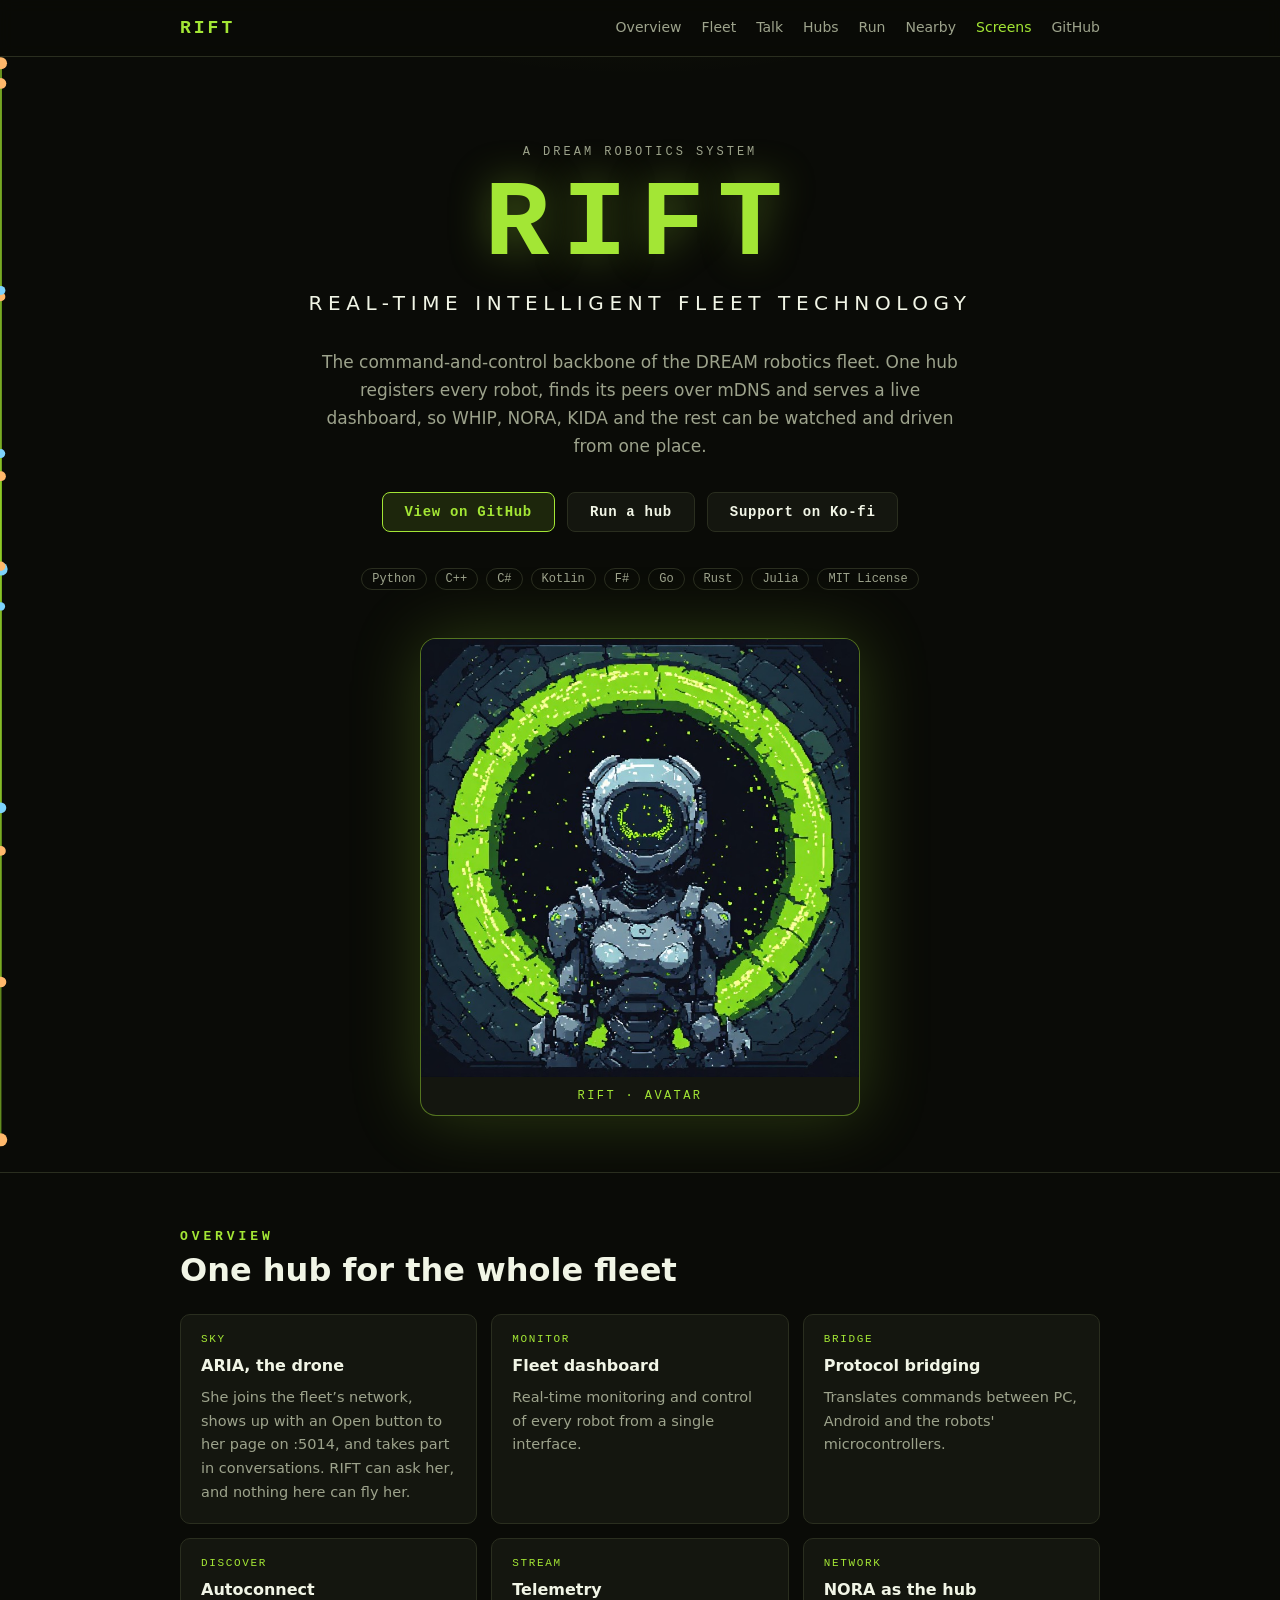
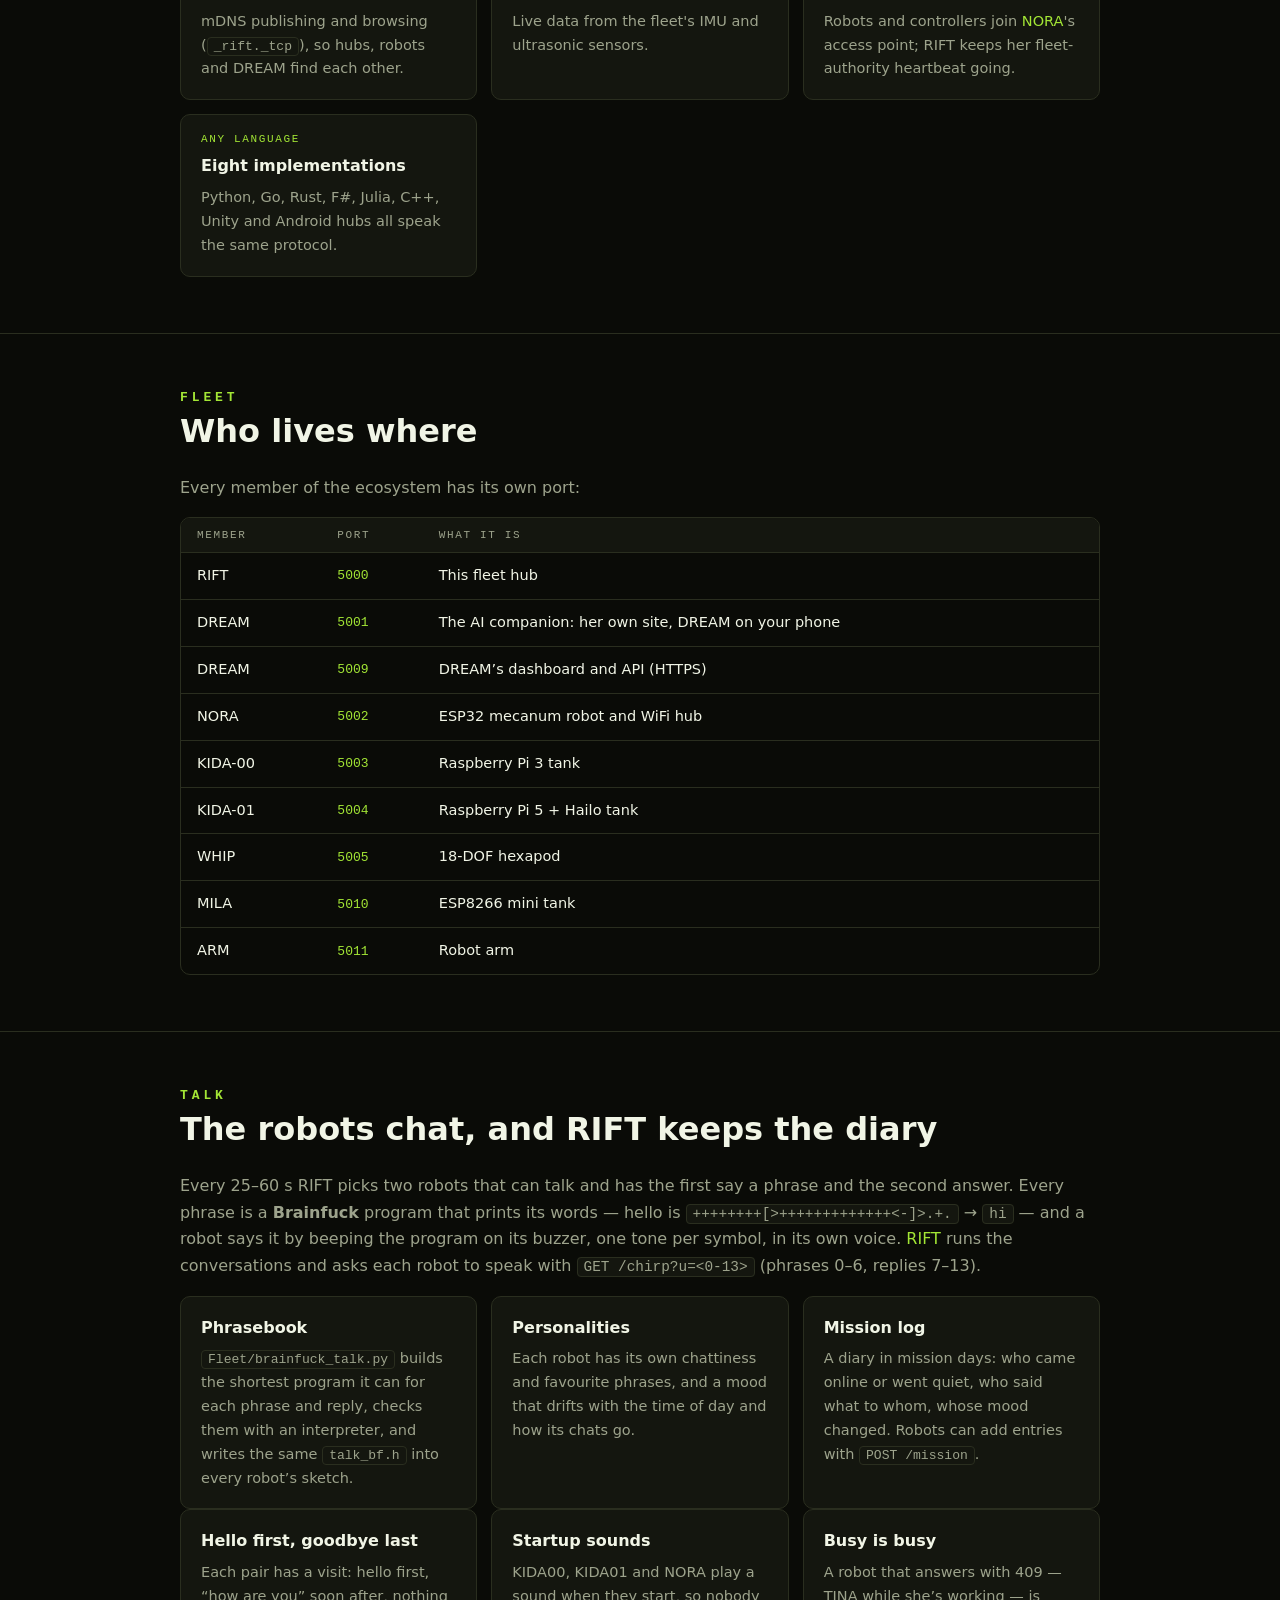
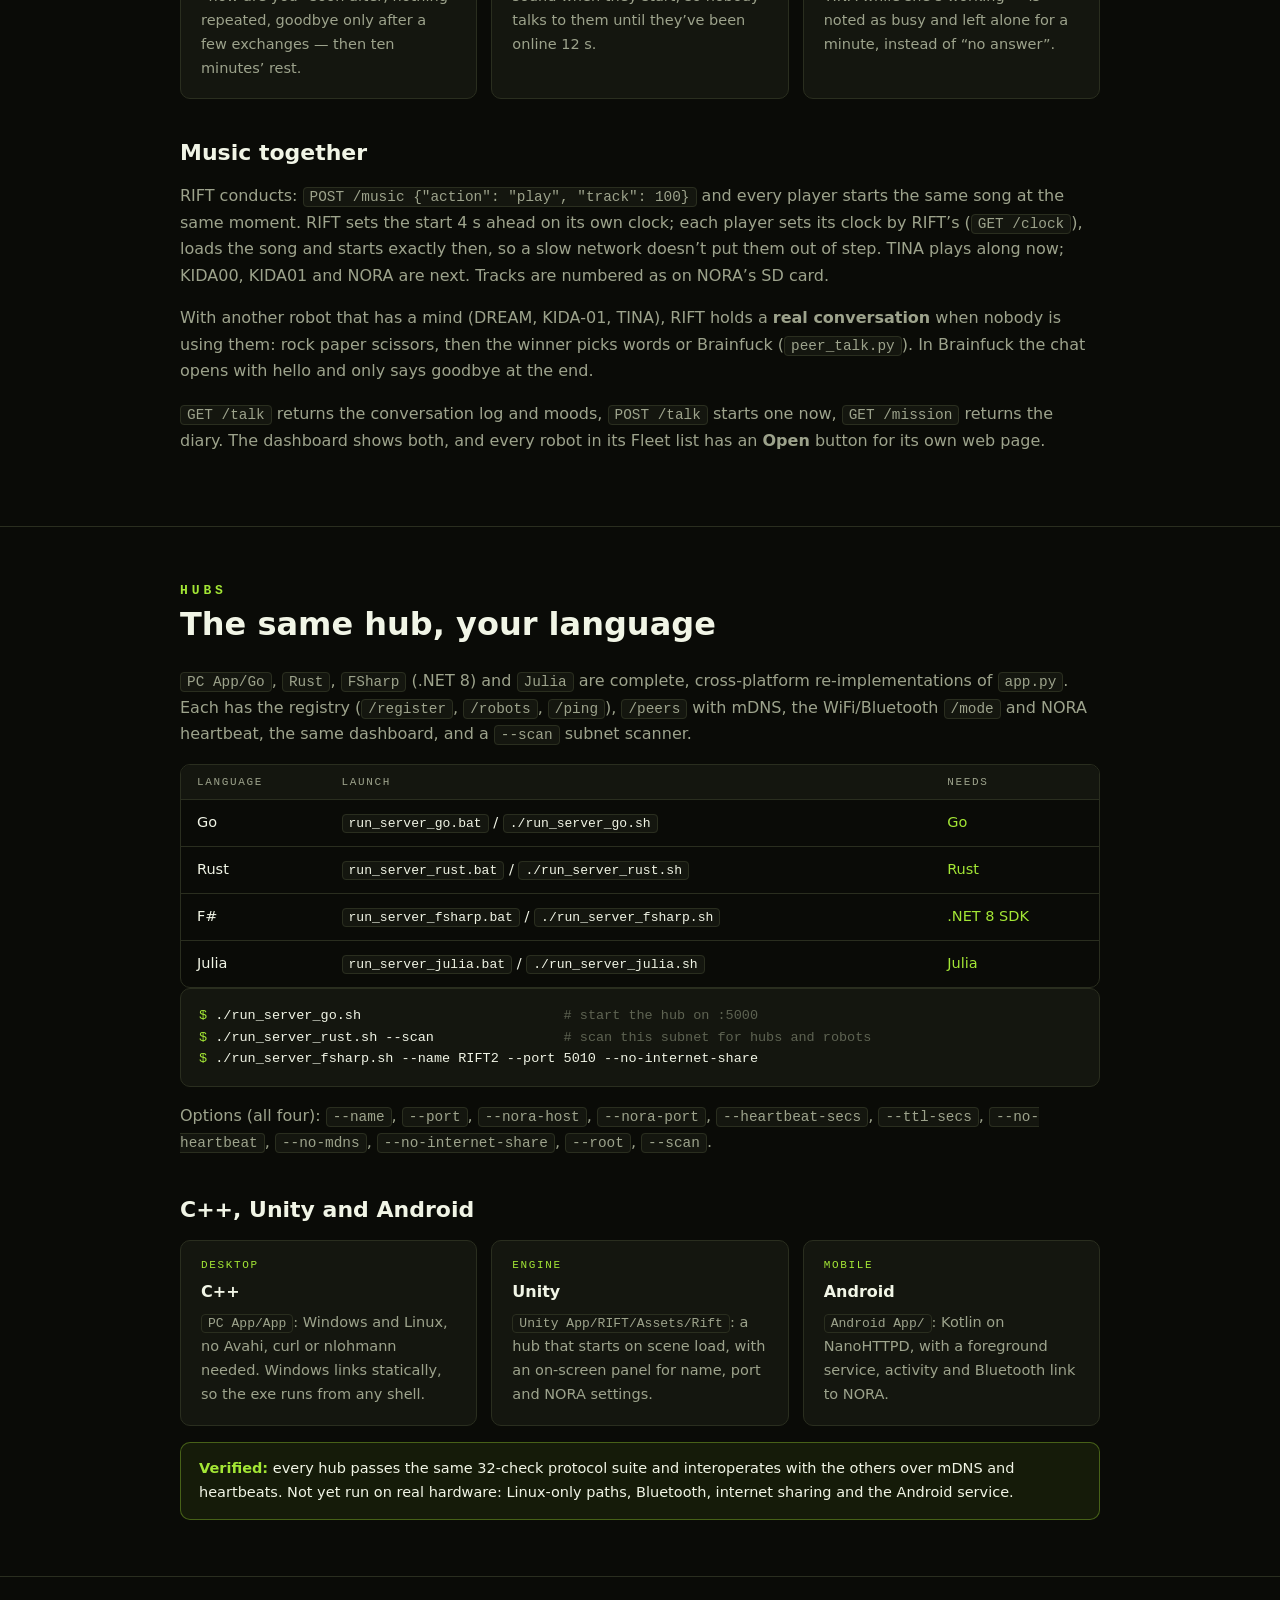
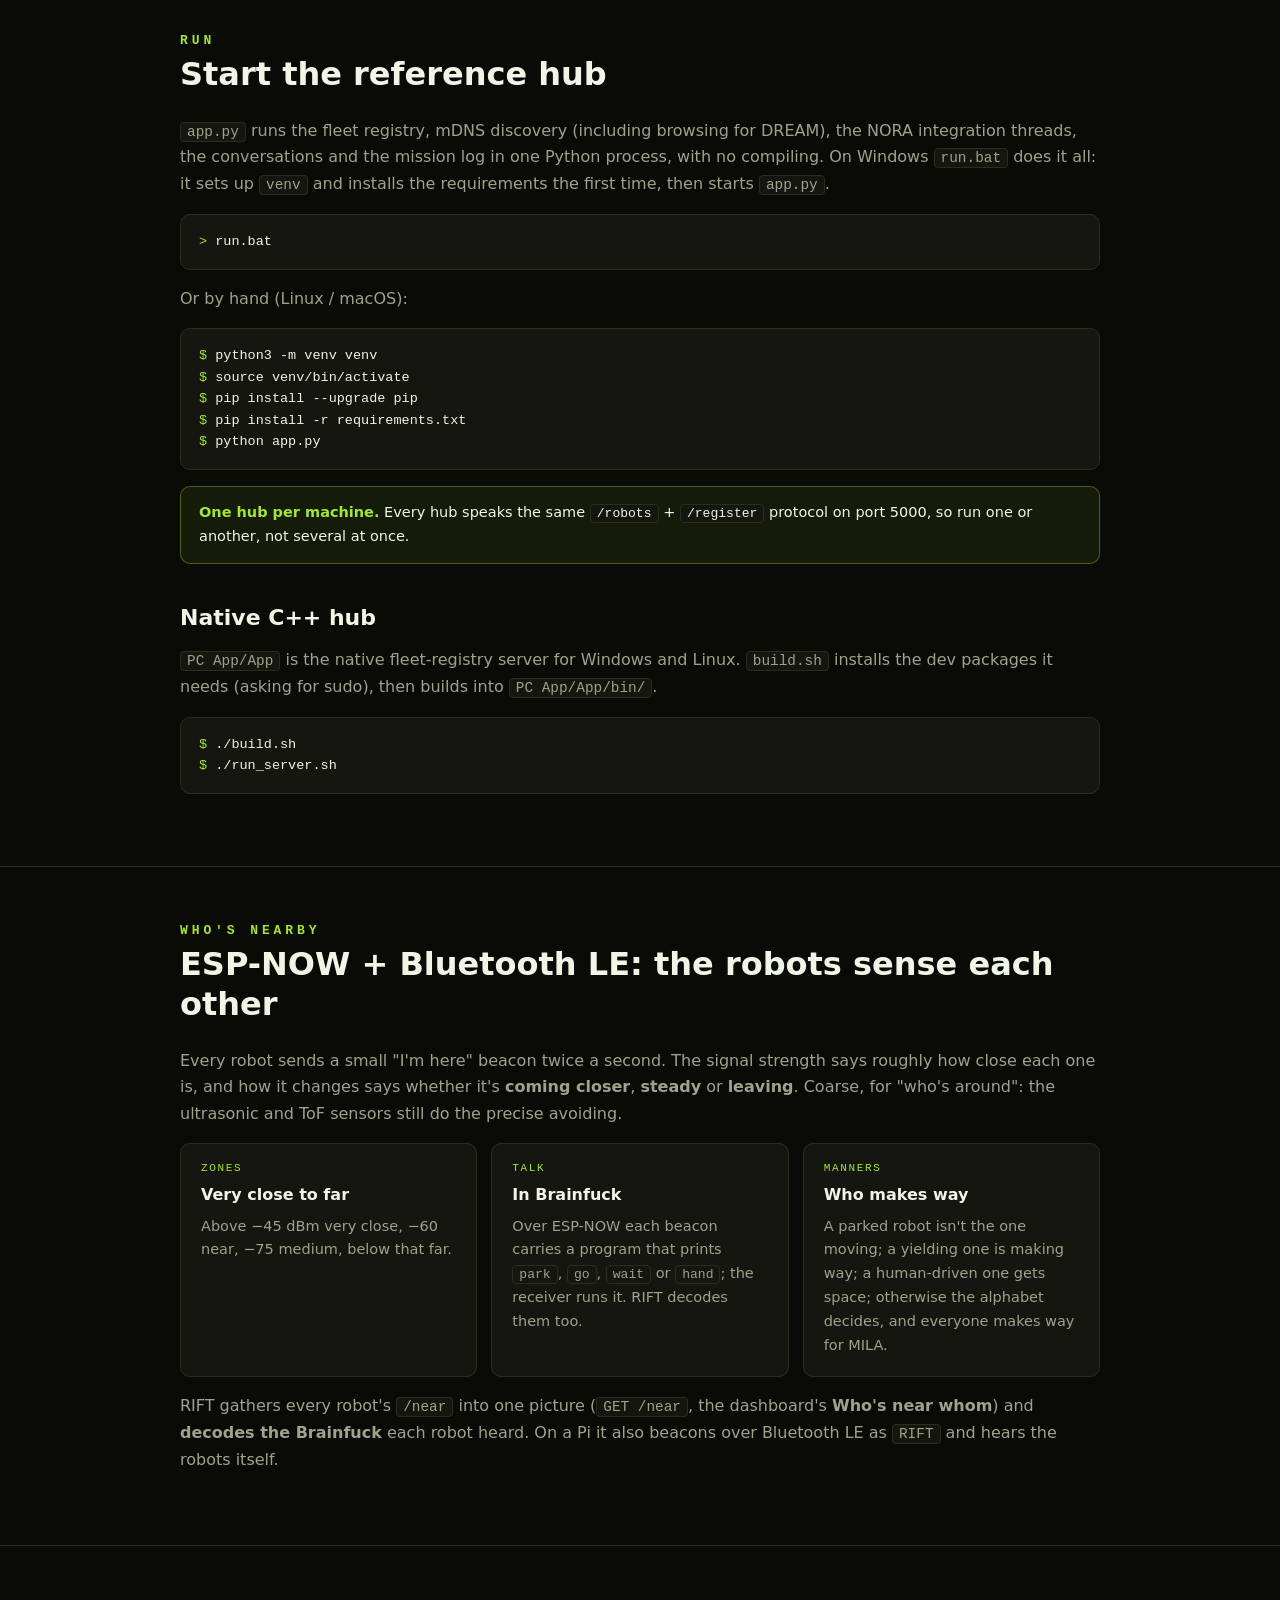
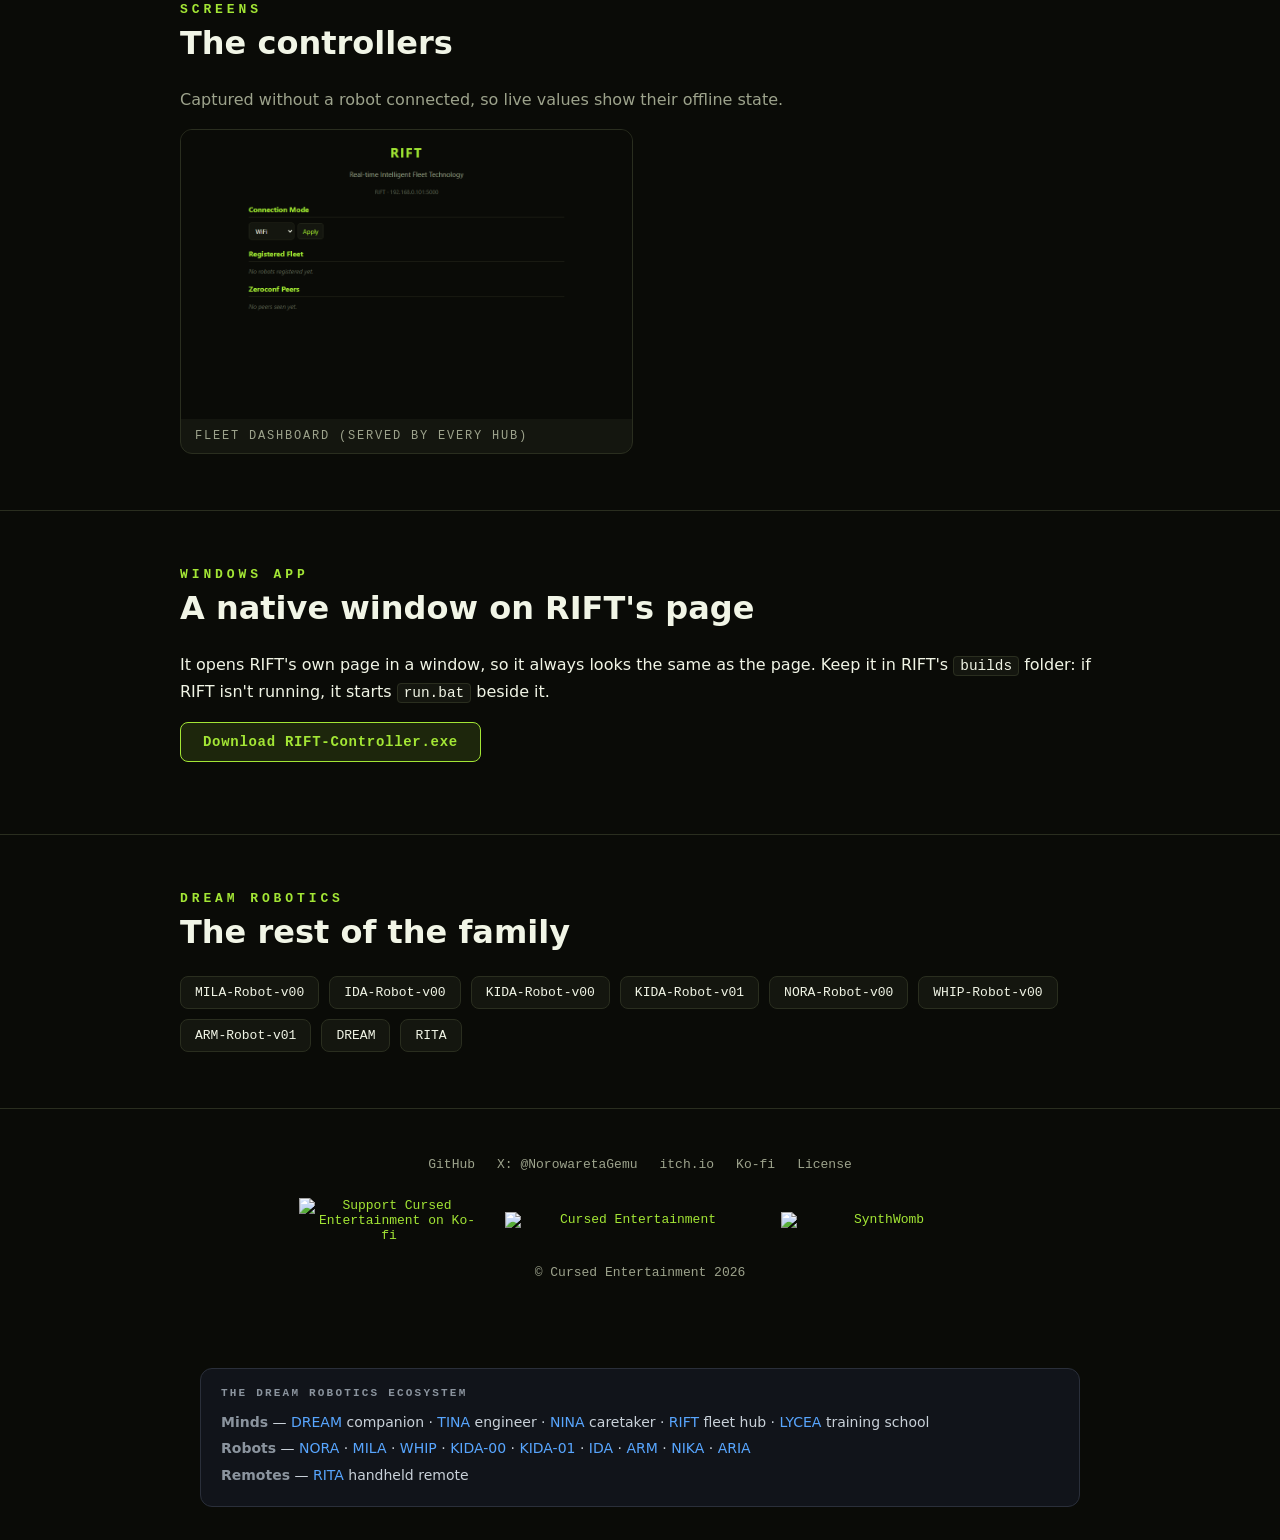
==== commit 7256ff7b: "Hindsight fleet memory, brainfuck_talk updates, docs Co-Authored-By: Claude Opus 5.5 <noreply@anthro" ====
--- a/index.html
+++ b/index.html
@@ -25,8 +25,8 @@
       <li><a href="#overview">Overview</a></li>
       <li><a href="#fleet">Fleet</a></li>
       <li><a href="#talk">Talk</a></li>
+      <li><a href="#hubs">Hubs</a></li>
       <li><a href="#run">Run</a></li>
-      <li><a href="#hubs">Hubs</a></li>
       <li><a href="#near">Nearby</a></li>
       <li><a href="#screens">Screens</a></li>
       <li><a href="https://github.com/CursedPrograms/RIFT">GitHub</a></li>
@@ -65,7 +65,6 @@
 </header>
 
 <main>
-
 <section id="overview">
   <div class="wrap">
     <h2>Overview</h2>
@@ -174,6 +173,48 @@
   </div>
 </section>
 
+<section id="hubs">
+  <div class="wrap">
+    <h2>Hubs</h2>
+    <h3 class="title">The same hub, your language</h3>
+    <p class="muted"><code>PC App/Go</code>, <code>Rust</code>, <code>FSharp</code> (.NET 8) and <code>Julia</code> are complete, cross-platform re-implementations of <code>app.py</code>. Each has the registry (<code>/register</code>, <code>/robots</code>, <code>/ping</code>), <code>/peers</code> with mDNS, the WiFi/Bluetooth <code>/mode</code> and NORA heartbeat, the same dashboard, and a <code>--scan</code> subnet scanner.</p>
+    <div class="table-wrap">
+      <table>
+        <thead><tr><th>Language</th><th>Launch</th><th>Needs</th></tr></thead>
+        <tbody>
+          <tr><td>Go</td><td><code>run_server_go.bat</code> / <code>./run_server_go.sh</code></td><td><a href="https://go.dev/dl/">Go</a></td></tr>
+          <tr><td>Rust</td><td><code>run_server_rust.bat</code> / <code>./run_server_rust.sh</code></td><td><a href="https://rustup.rs/">Rust</a></td></tr>
+          <tr><td>F#</td><td><code>run_server_fsharp.bat</code> / <code>./run_server_fsharp.sh</code></td><td><a href="https://dotnet.microsoft.com/download">.NET 8 SDK</a></td></tr>
+          <tr><td>Julia</td><td><code>run_server_julia.bat</code> / <code>./run_server_julia.sh</code></td><td><a href="https://julialang.org/downloads/">Julia</a></td></tr>
+        </tbody>
+      </table>
+    </div>
+<pre><span class="p">$</span> ./run_server_go.sh                         <span class="c"># start the hub on :5000</span>
+<span class="p">$</span> ./run_server_rust.sh --scan                <span class="c"># scan this subnet for hubs and robots</span>
+<span class="p">$</span> ./run_server_fsharp.sh --name RIFT2 --port 5010 --no-internet-share</pre>
+    <p class="muted">Options (all four): <code>--name</code>, <code>--port</code>, <code>--nora-host</code>, <code>--nora-port</code>, <code>--heartbeat-secs</code>, <code>--ttl-secs</code>, <code>--no-heartbeat</code>, <code>--no-mdns</code>, <code>--no-internet-share</code>, <code>--root</code>, <code>--scan</code>.</p>
+    <h3 class="sub">C++, Unity and Android</h3>
+    <div class="grid cols-3">
+      <div class="card">
+        <span class="k">Desktop</span>
+        <h4>C++</h4>
+        <p><code>PC App/App</code>: Windows and Linux, no Avahi, curl or nlohmann needed. Windows links statically, so the exe runs from any shell.</p>
+      </div>
+      <div class="card">
+        <span class="k">Engine</span>
+        <h4>Unity</h4>
+        <p><code>Unity App/RIFT/Assets/Rift</code>: a hub that starts on scene load, with an on-screen panel for name, port and NORA settings.</p>
+      </div>
+      <div class="card">
+        <span class="k">Mobile</span>
+        <h4>Android</h4>
+        <p><code>Android App/</code>: Kotlin on NanoHTTPD, with a foreground service, activity and Bluetooth link to NORA.</p>
+      </div>
+    </div>
+    <p class="note"><strong>Verified:</strong> every hub passes the same 32-check protocol suite and interoperates with the others over mDNS and heartbeats. Not yet run on real hardware: Linux-only paths, Bluetooth, internet sharing and the Android service.</p>
+  </div>
+</section>
+
 <section id="run">
   <div class="wrap">
     <h2>Run</h2>
@@ -194,48 +235,6 @@
   </div>
 </section>
 
-<section id="hubs">
-  <div class="wrap">
-    <h2>Hubs</h2>
-    <h3 class="title">The same hub, your language</h3>
-    <p class="muted"><code>PC App/Go</code>, <code>Rust</code>, <code>FSharp</code> (.NET 8) and <code>Julia</code> are complete, cross-platform re-implementations of <code>app.py</code>. Each has the registry (<code>/register</code>, <code>/robots</code>, <code>/ping</code>), <code>/peers</code> with mDNS, the WiFi/Bluetooth <code>/mode</code> and NORA heartbeat, the same dashboard, and a <code>--scan</code> subnet scanner.</p>
-    <div class="table-wrap">
-      <table>
-        <thead><tr><th>Language</th><th>Launch</th><th>Needs</th></tr></thead>
-        <tbody>
-          <tr><td>Go</td><td><code>run_server_go.bat</code> / <code>./run_server_go.sh</code></td><td><a href="https://go.dev/dl/">Go</a></td></tr>
-          <tr><td>Rust</td><td><code>run_server_rust.bat</code> / <code>./run_server_rust.sh</code></td><td><a href="https://rustup.rs/">Rust</a></td></tr>
-          <tr><td>F#</td><td><code>run_server_fsharp.bat</code> / <code>./run_server_fsharp.sh</code></td><td><a href="https://dotnet.microsoft.com/download">.NET 8 SDK</a></td></tr>
-          <tr><td>Julia</td><td><code>run_server_julia.bat</code> / <code>./run_server_julia.sh</code></td><td><a href="https://julialang.org/downloads/">Julia</a></td></tr>
-        </tbody>
-      </table>
-    </div>
-<pre><span class="p">$</span> ./run_server_go.sh                         <span class="c"># start the hub on :5000</span>
-<span class="p">$</span> ./run_server_rust.sh --scan                <span class="c"># scan this subnet for hubs and robots</span>
-<span class="p">$</span> ./run_server_fsharp.sh --name RIFT2 --port 5010 --no-internet-share</pre>
-    <p class="muted">Options (all four): <code>--name</code>, <code>--port</code>, <code>--nora-host</code>, <code>--nora-port</code>, <code>--heartbeat-secs</code>, <code>--ttl-secs</code>, <code>--no-heartbeat</code>, <code>--no-mdns</code>, <code>--no-internet-share</code>, <code>--root</code>, <code>--scan</code>.</p>
-    <h3 class="sub">C++, Unity and Android</h3>
-    <div class="grid cols-3">
-      <div class="card">
-        <span class="k">Desktop</span>
-        <h4>C++</h4>
-        <p><code>PC App/App</code>: Windows and Linux, no Avahi, curl or nlohmann needed. Windows links statically, so the exe runs from any shell.</p>
-      </div>
-      <div class="card">
-        <span class="k">Engine</span>
-        <h4>Unity</h4>
-        <p><code>Unity App/RIFT/Assets/Rift</code>: a hub that starts on scene load, with an on-screen panel for name, port and NORA settings.</p>
-      </div>
-      <div class="card">
-        <span class="k">Mobile</span>
-        <h4>Android</h4>
-        <p><code>Android App/</code>: Kotlin on NanoHTTPD, with a foreground service, activity and Bluetooth link to NORA.</p>
-      </div>
-    </div>
-    <p class="note"><strong>Verified:</strong> every hub passes the same 32-check protocol suite and interoperates with the others over mDNS and heartbeats. Not yet run on real hardware: Linux-only paths, Bluetooth, internet sharing and the Android service.</p>
-  </div>
-</section>
-
 <section id="near">
   <div class="wrap">
     <h2>Who's nearby</h2>
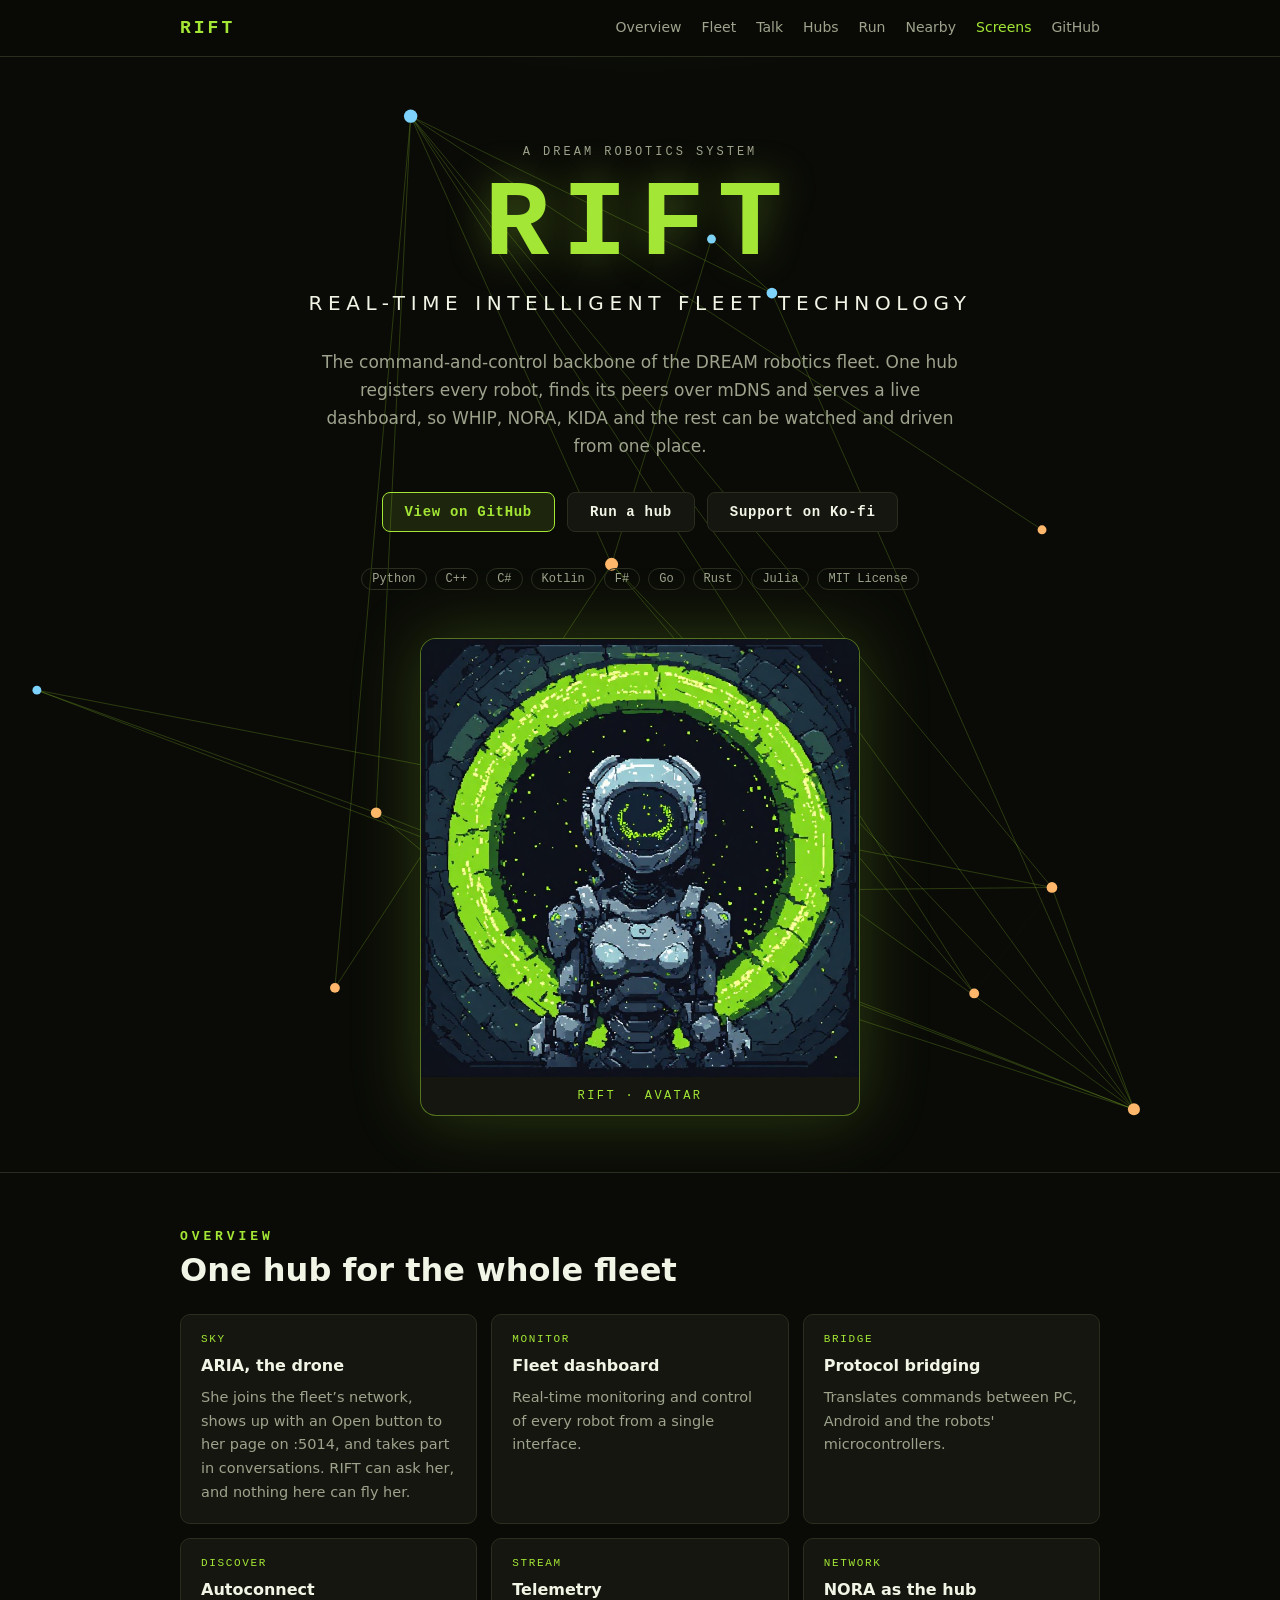
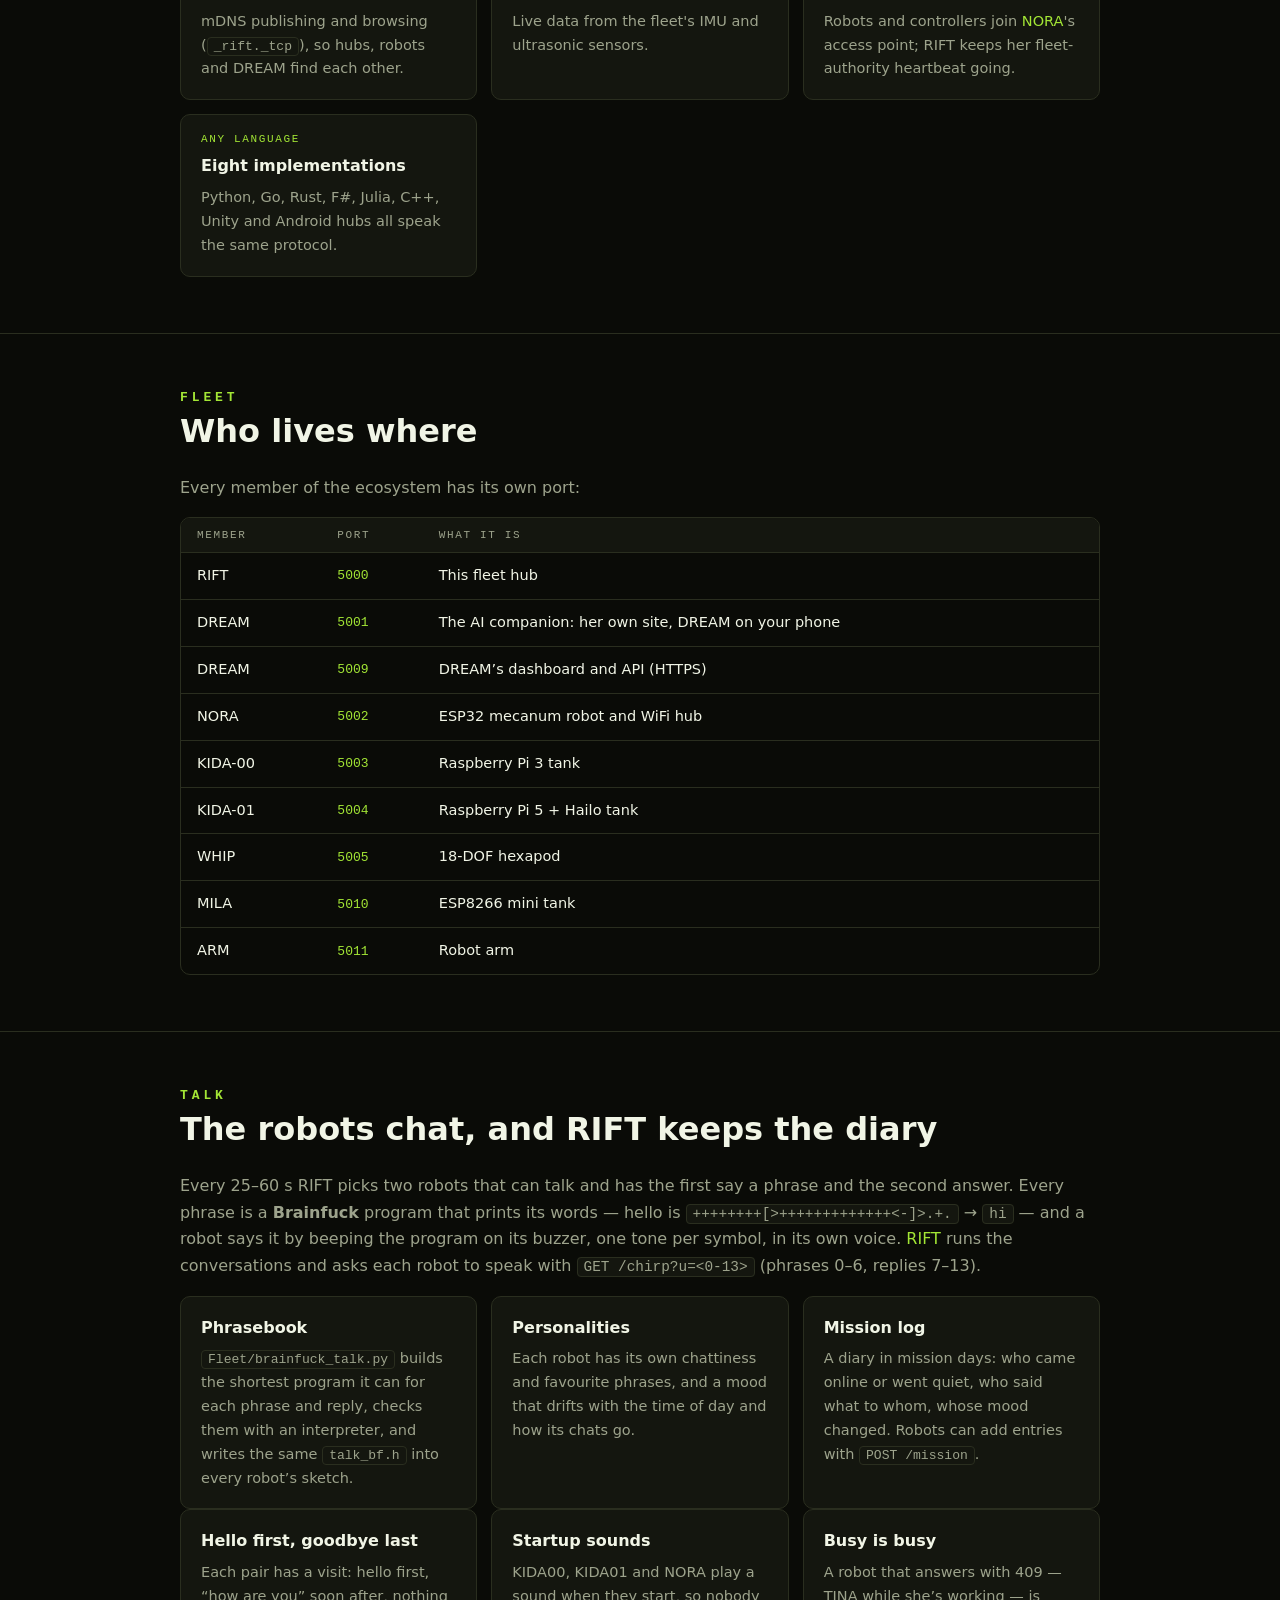
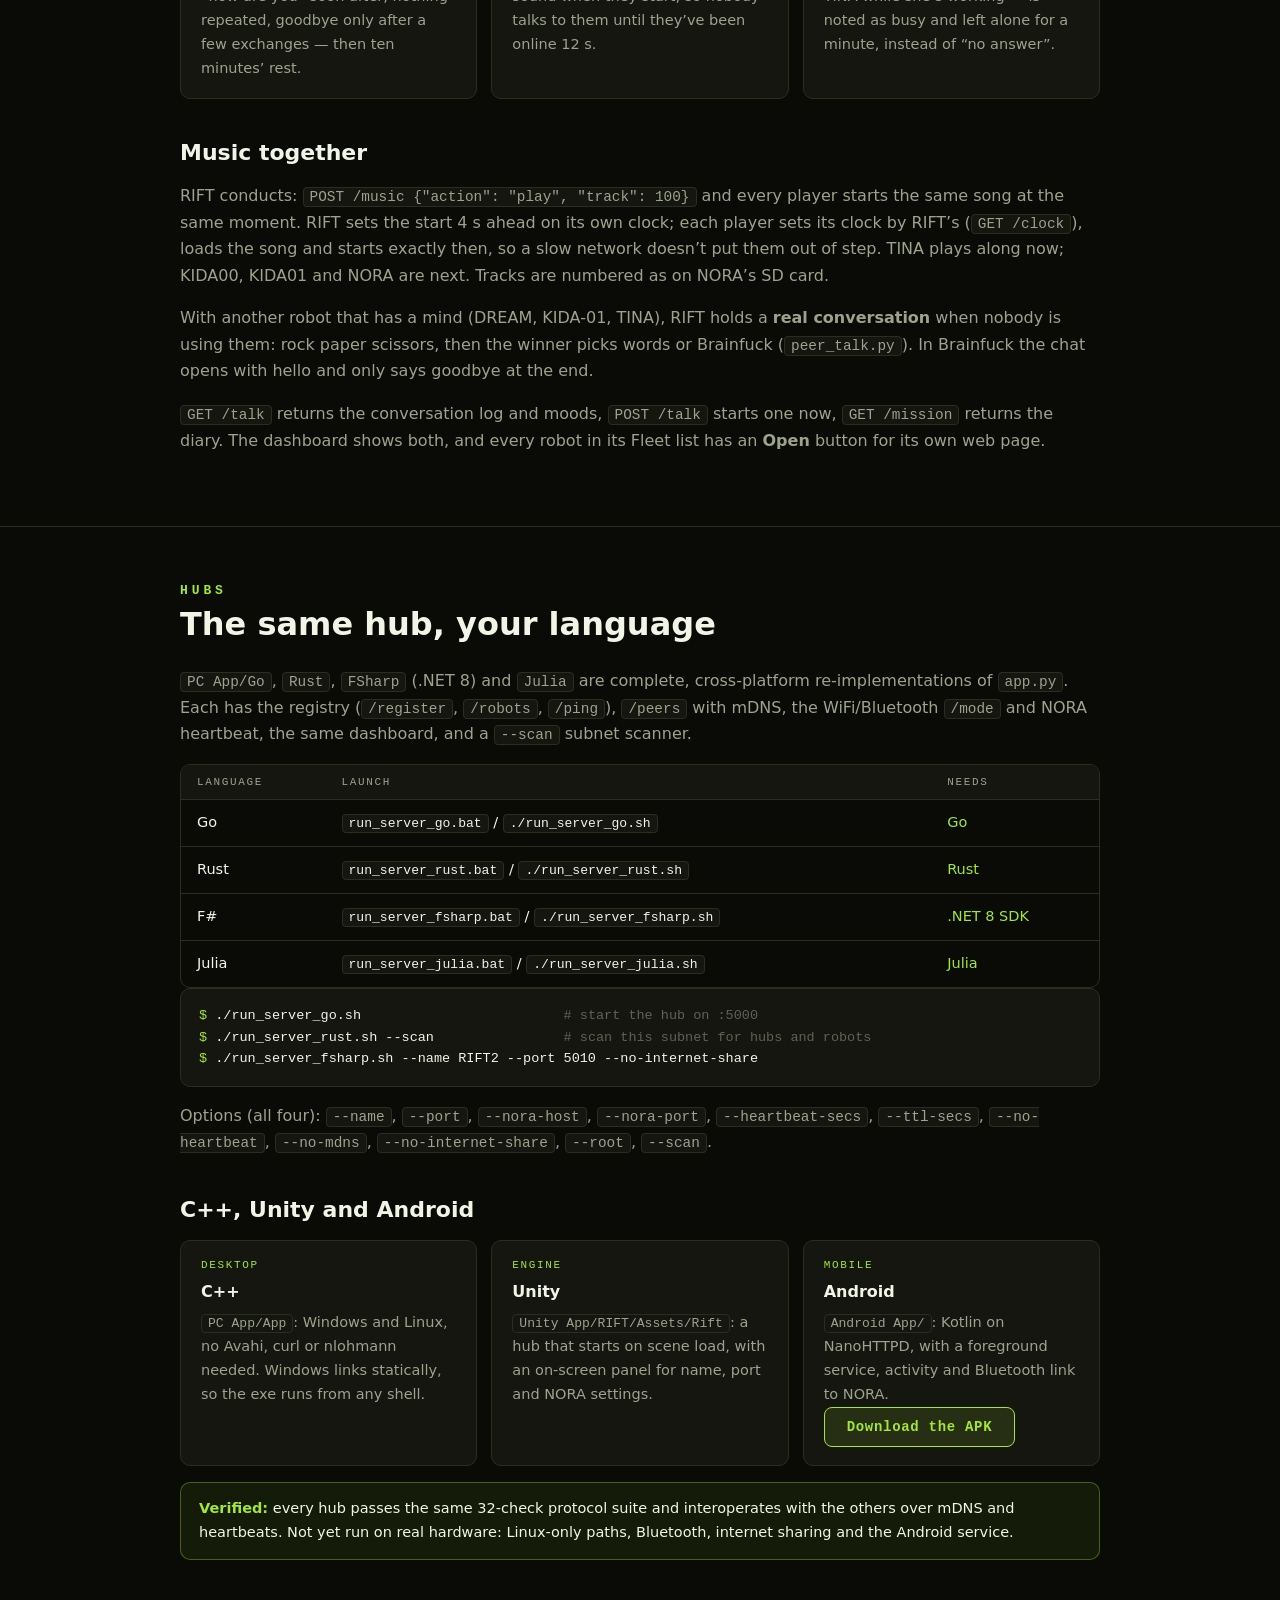
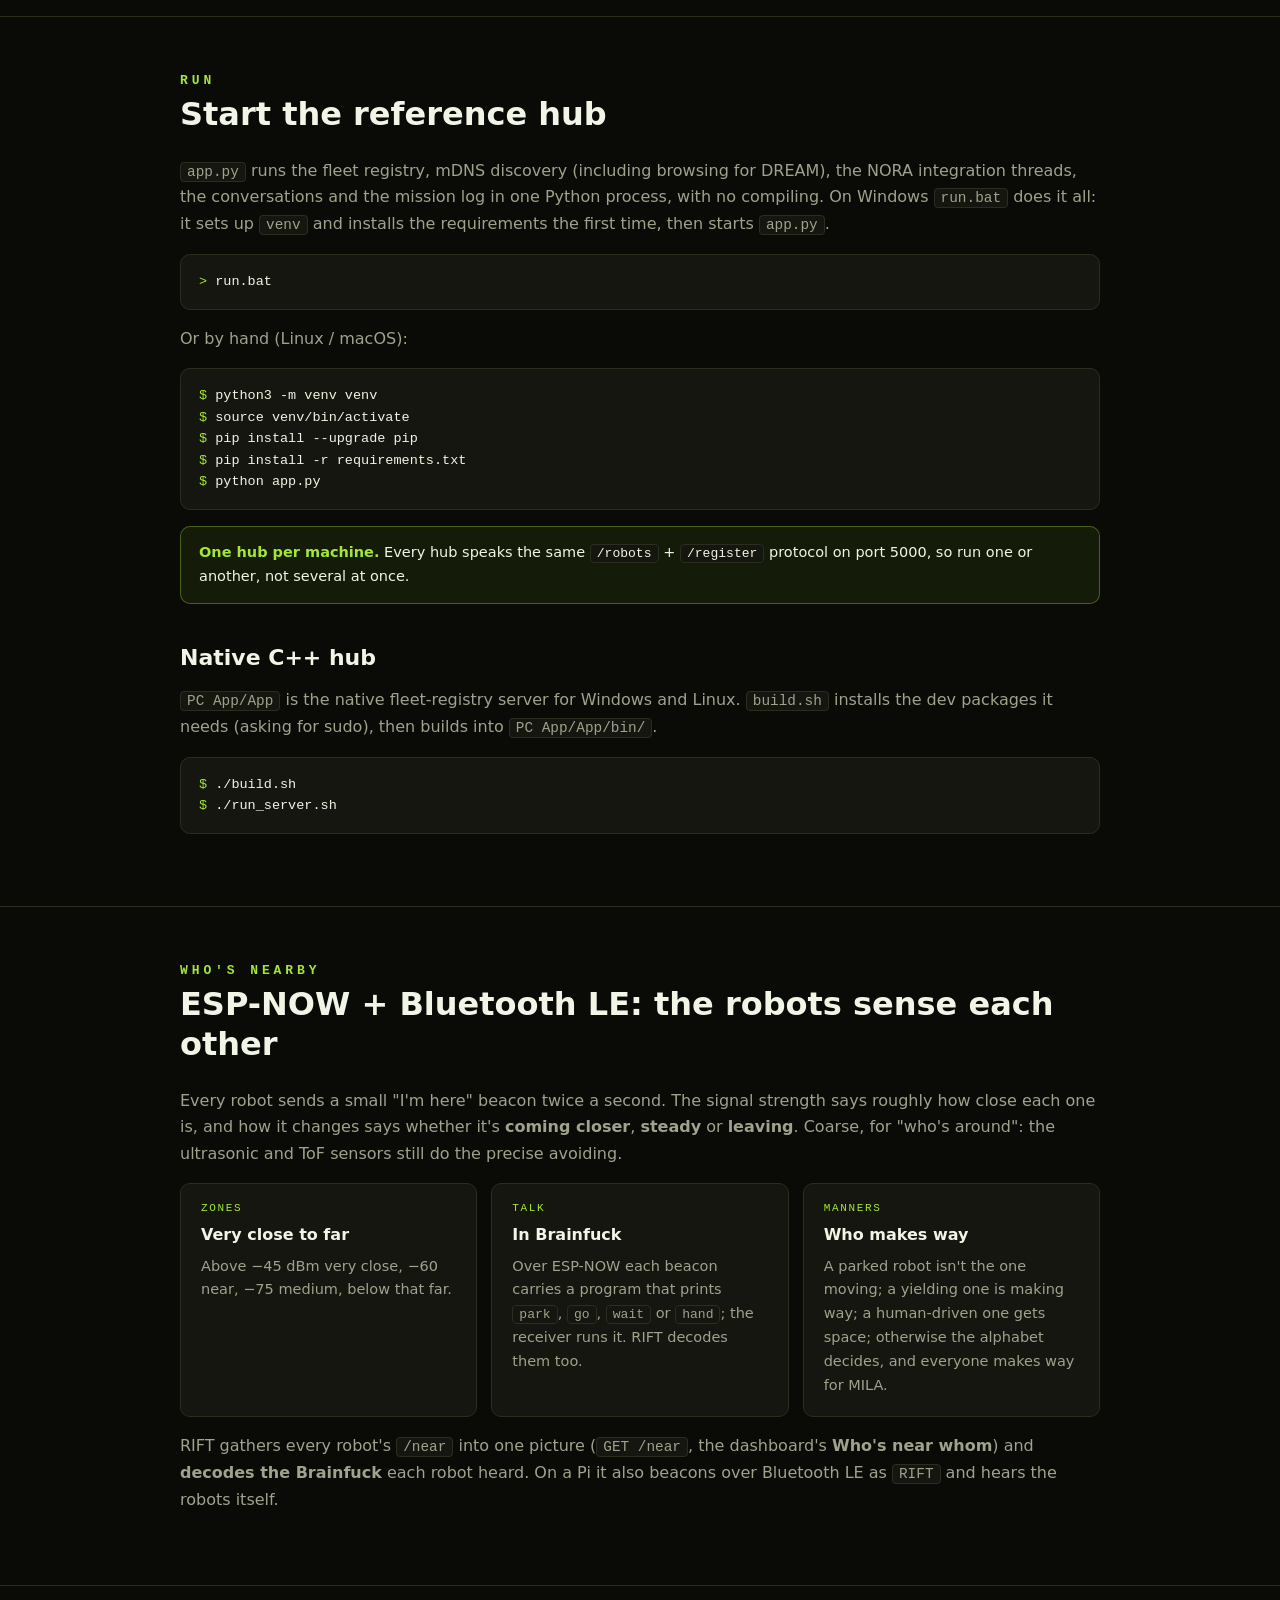
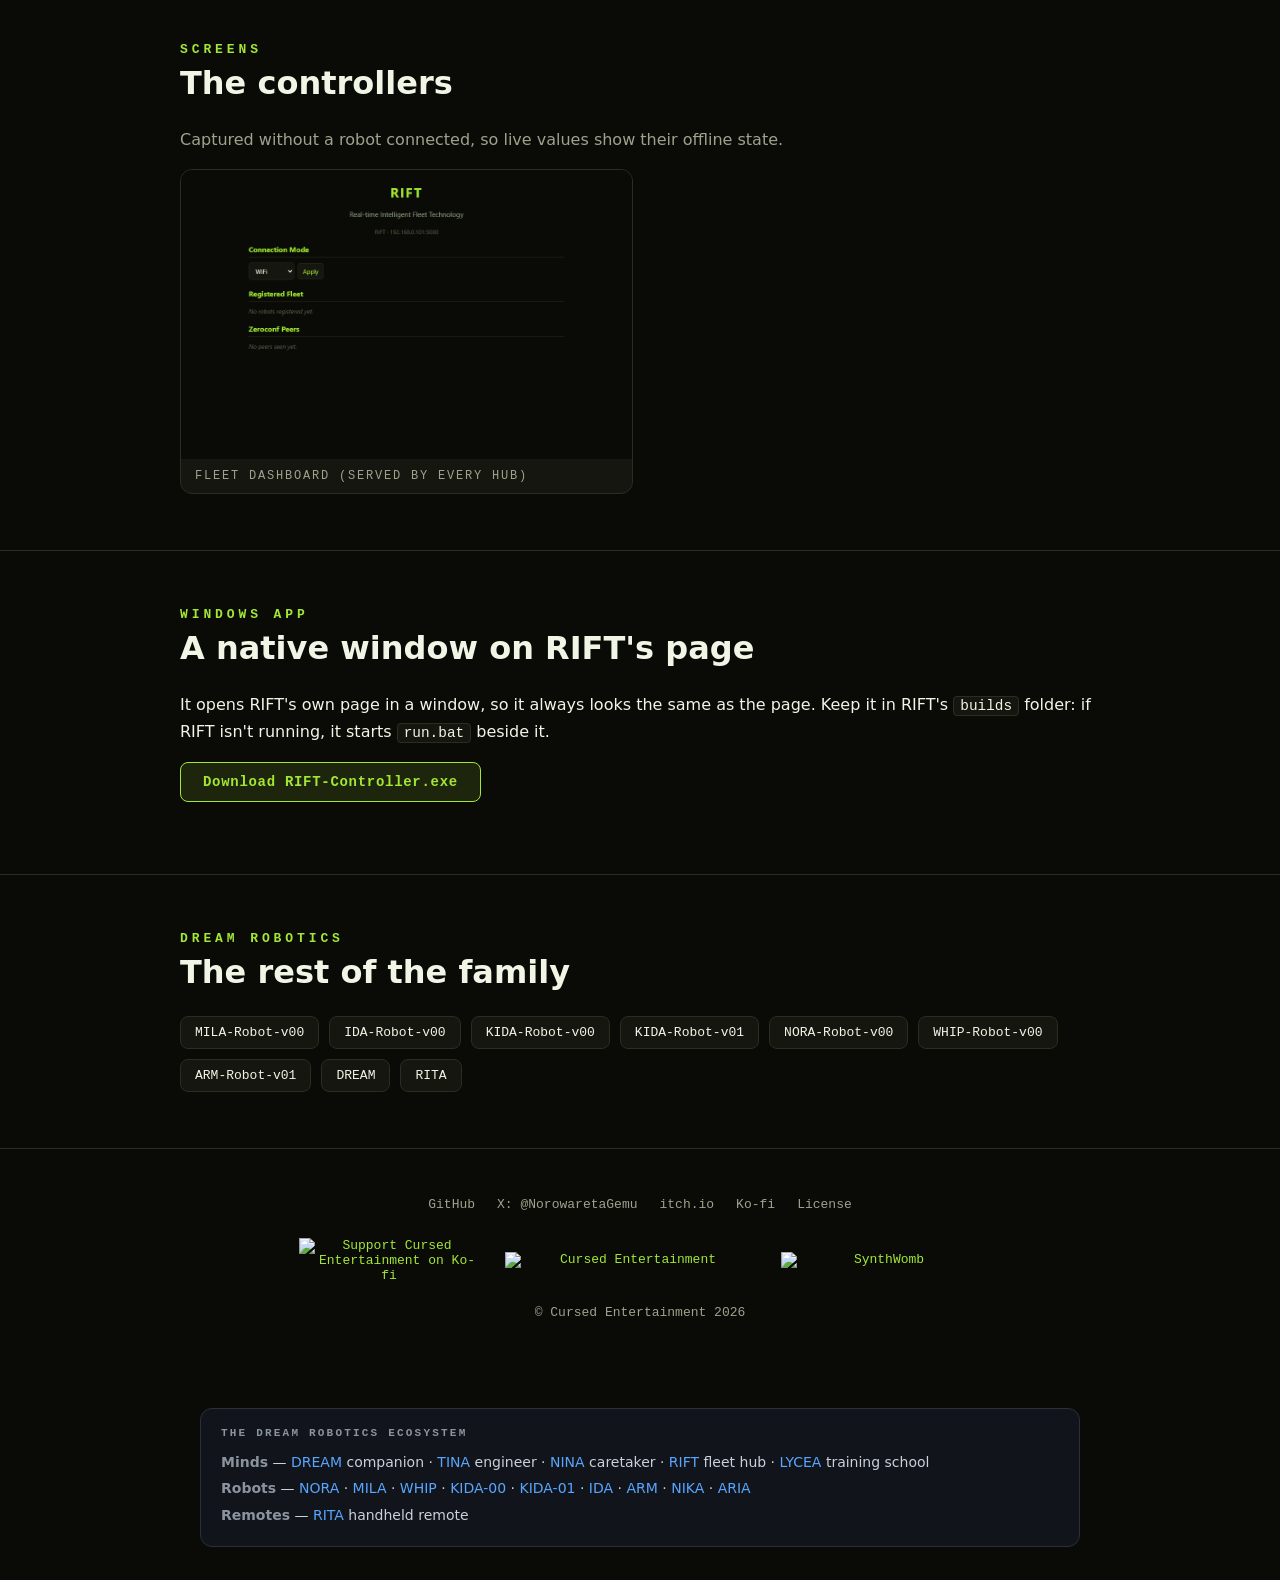
==== commit f9a41c92: "APK download on the README and page Co-Authored-By: Claude Opus 5.5 <noreply@anthropic.com>" ====
--- a/index.html
+++ b/index.html
@@ -209,6 +209,7 @@
         <span class="k">Mobile</span>
         <h4>Android</h4>
         <p><code>Android App/</code>: Kotlin on NanoHTTPD, with a foreground service, activity and Bluetooth link to NORA.</p>
+        <p><a class="btn primary" href="https://github.com/CursedPrograms/RIFT/raw/main/Android%20App/apk/RIFT-debug-2026-10-30.apk">Download the APK</a></p>
       </div>
     </div>
     <p class="note"><strong>Verified:</strong> every hub passes the same 32-check protocol suite and interoperates with the others over mDNS and heartbeats. Not yet run on real hardware: Linux-only paths, Bluetooth, internet sharing and the Android service.</p>
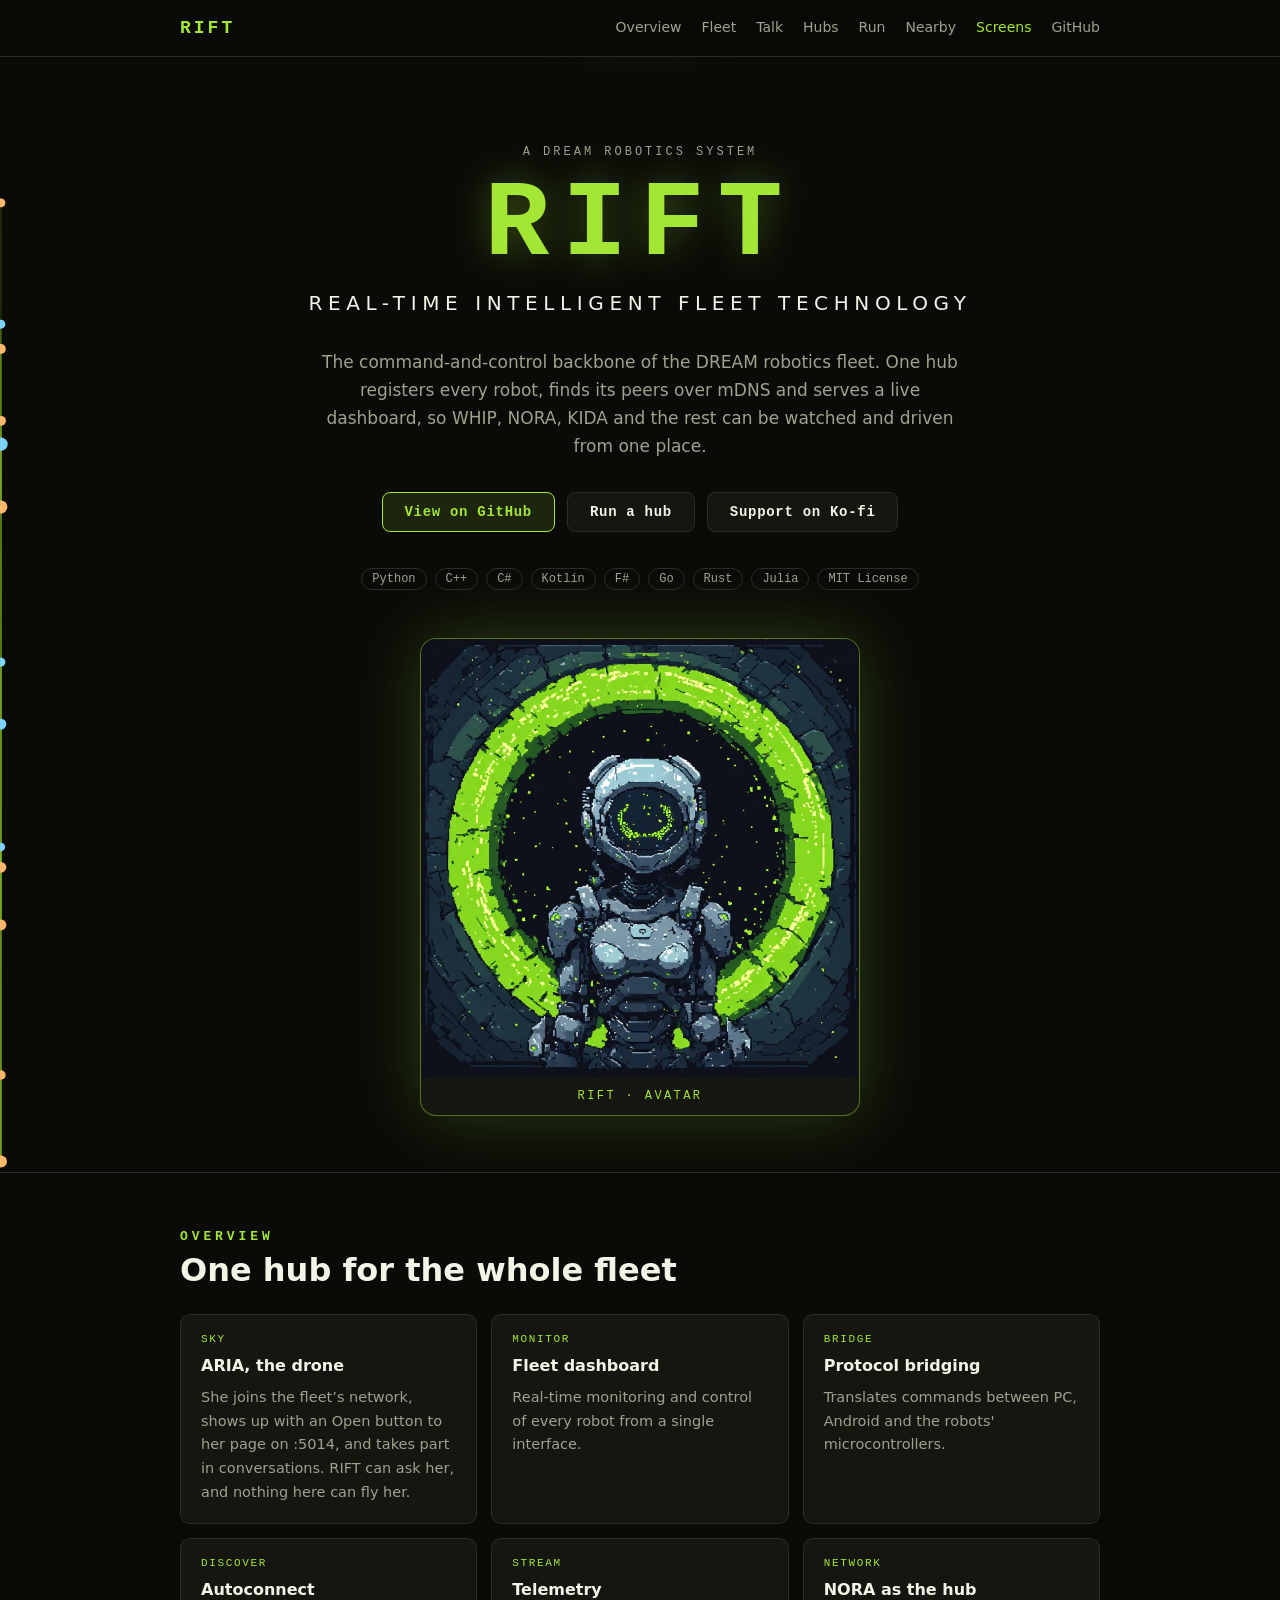
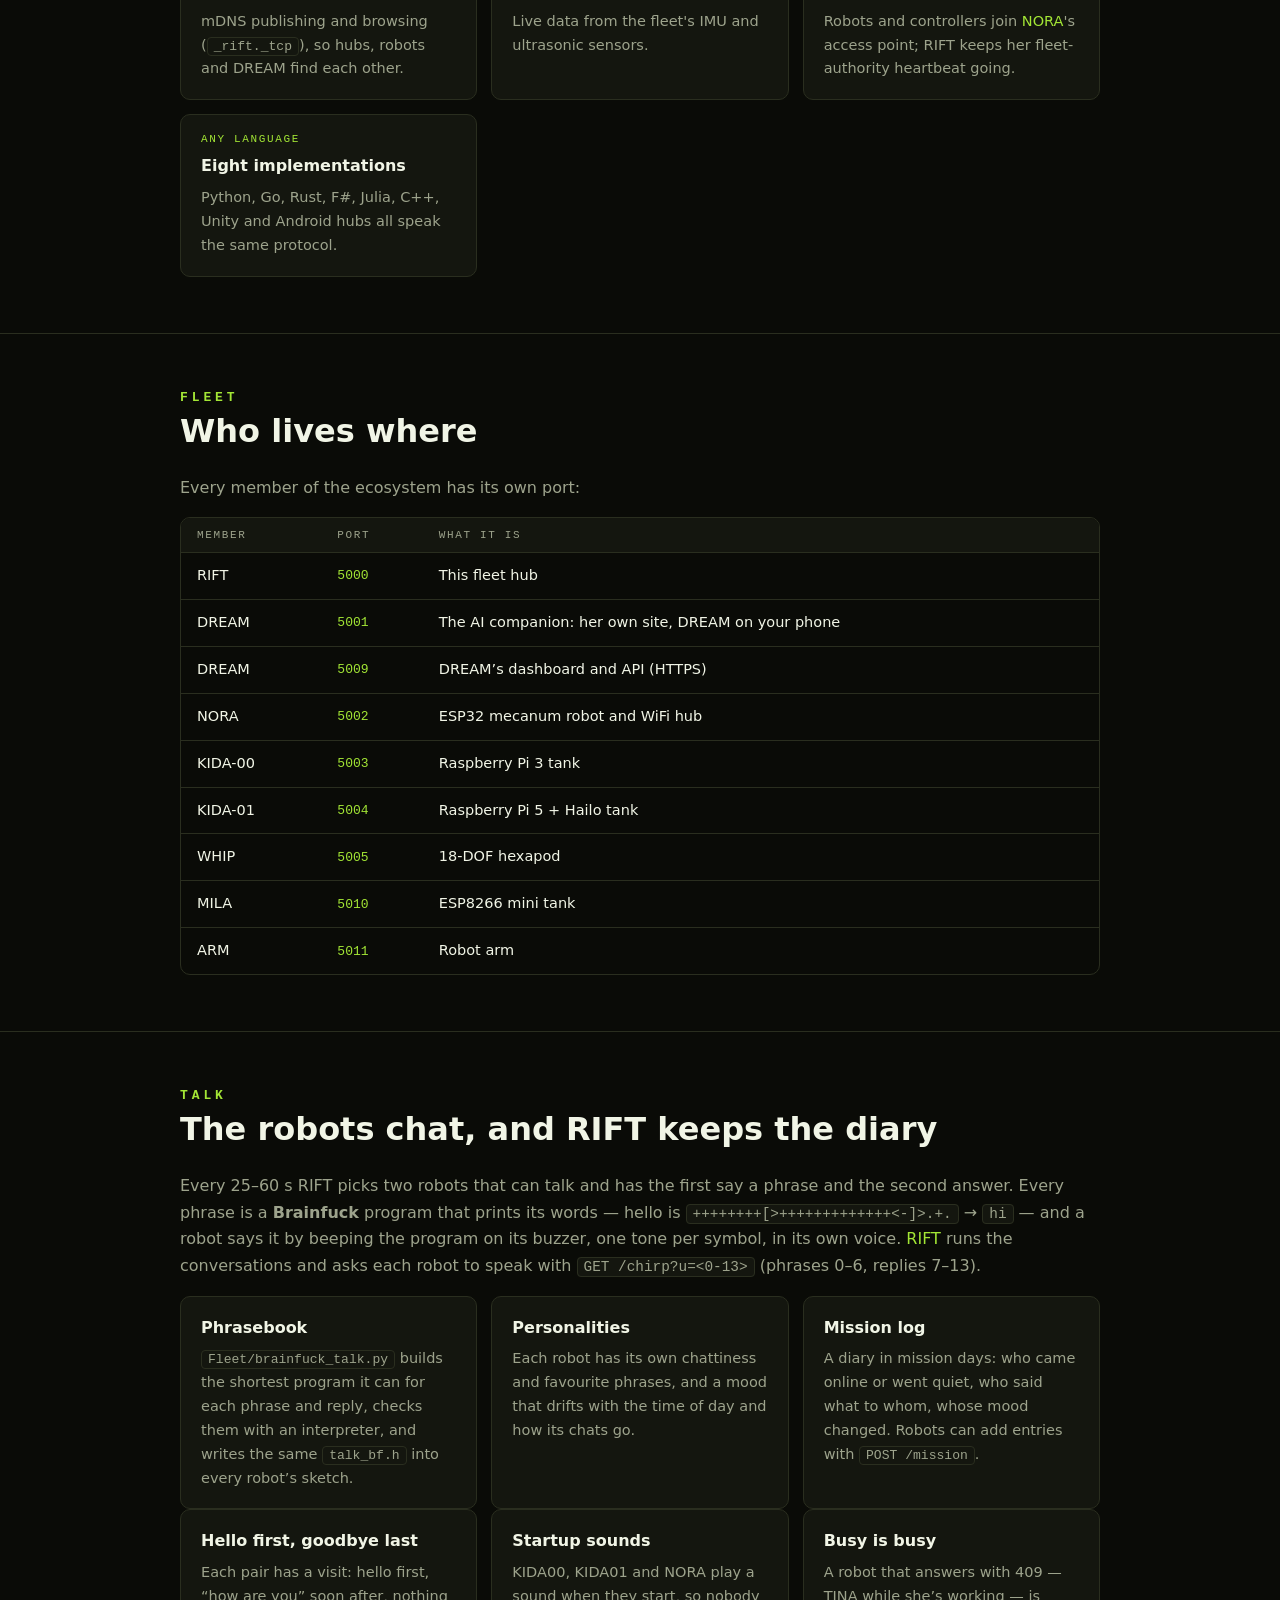
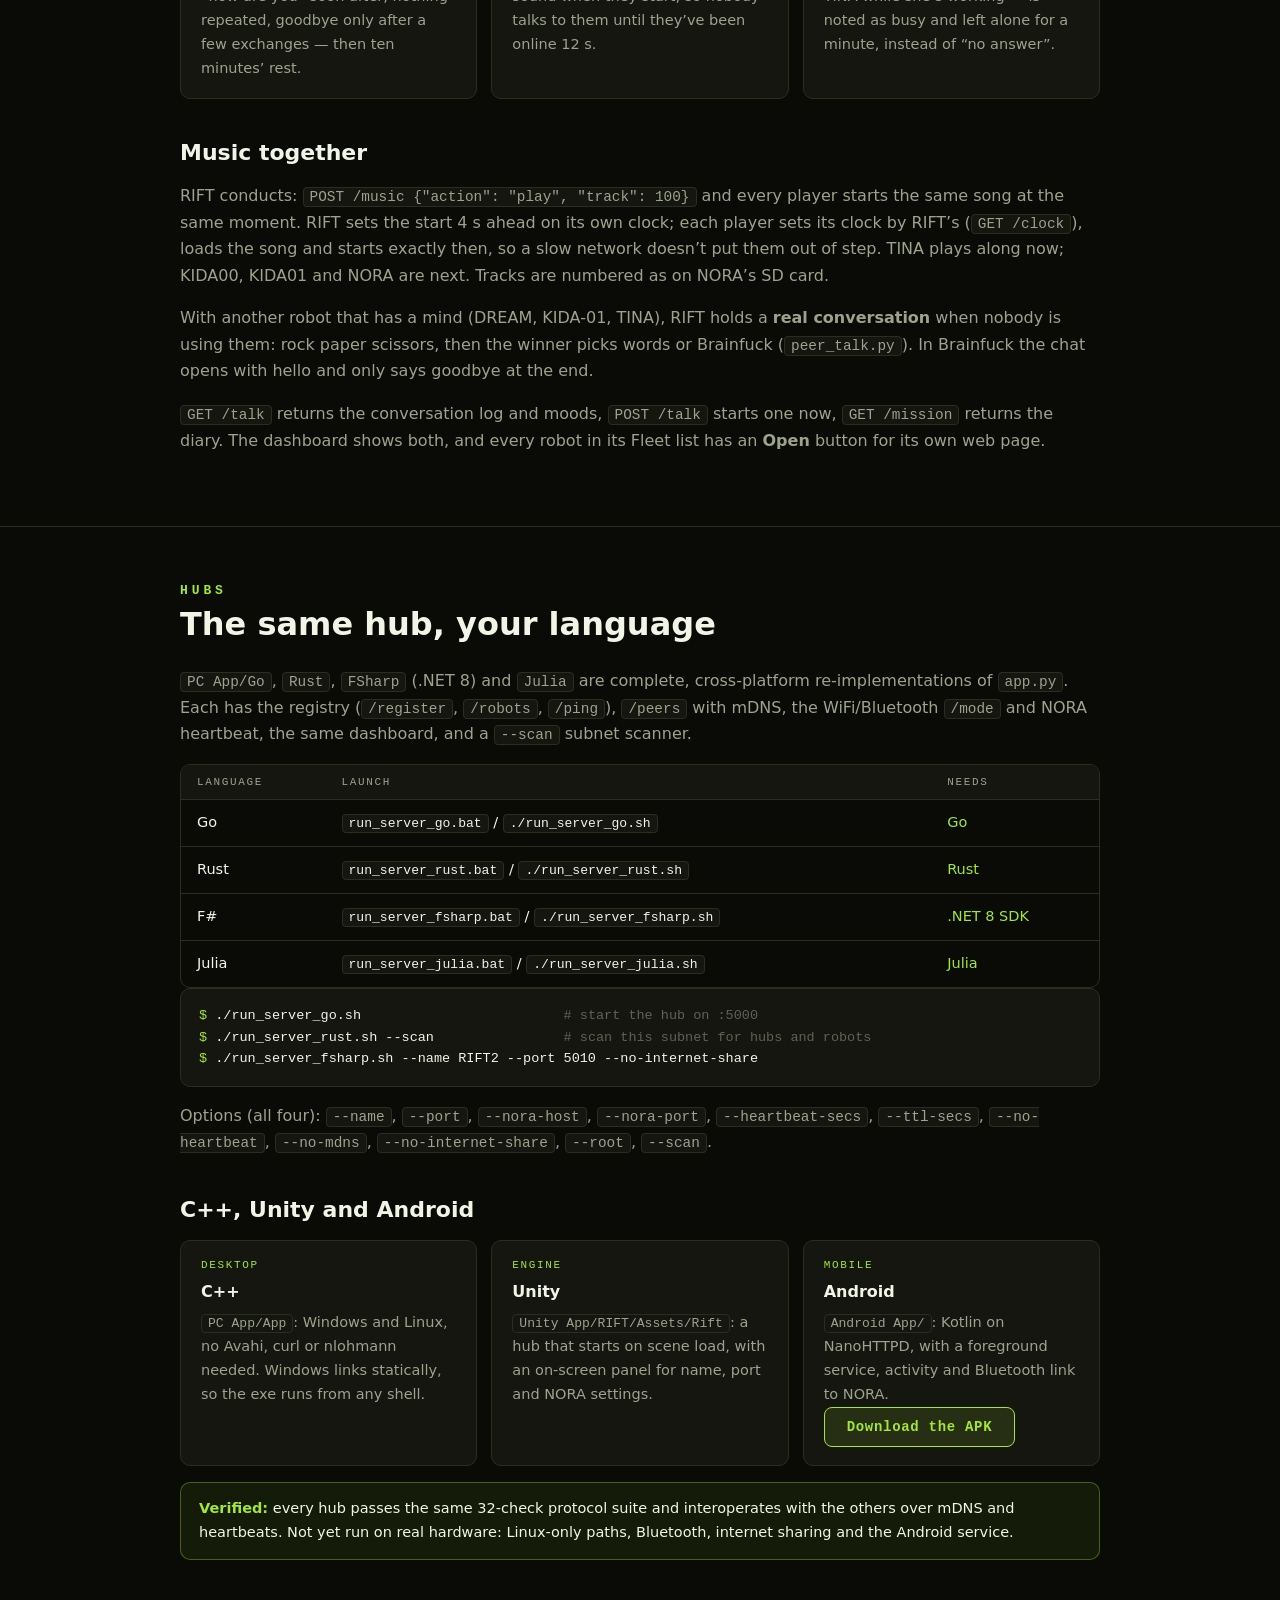
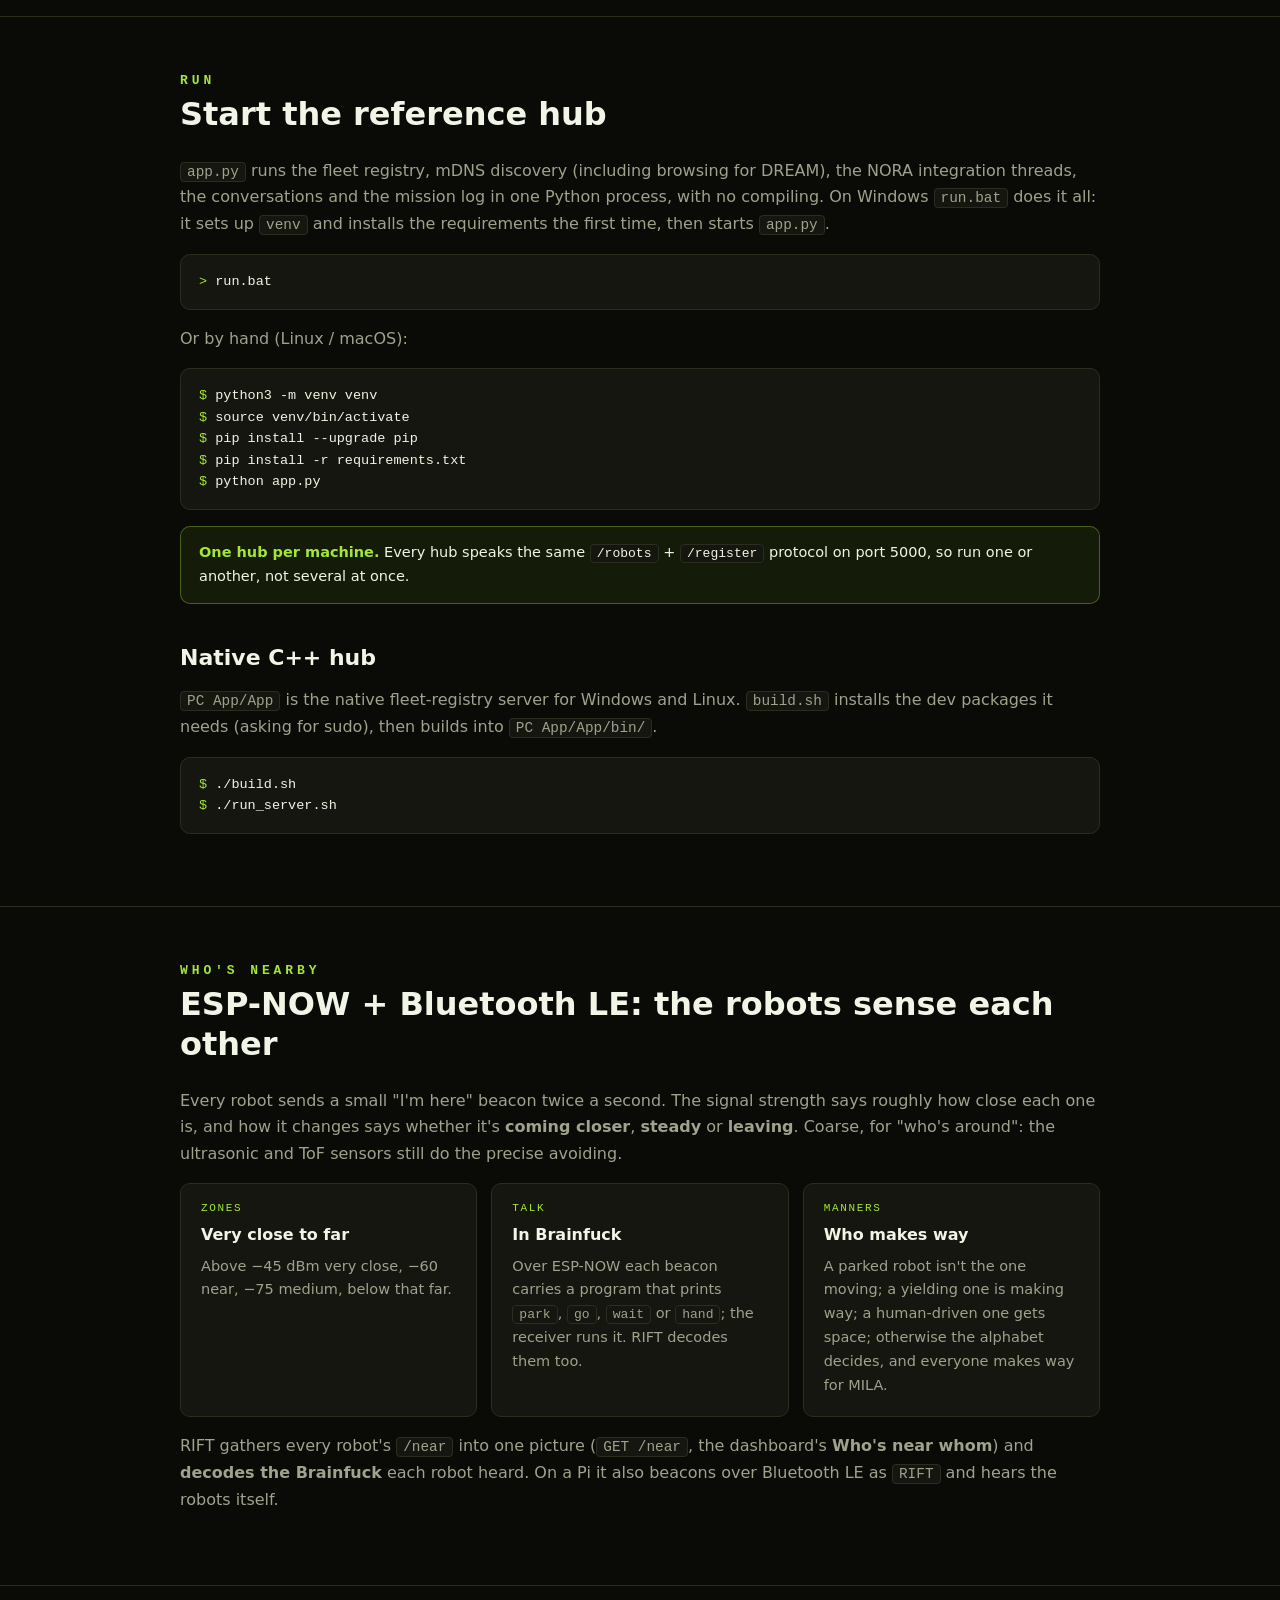
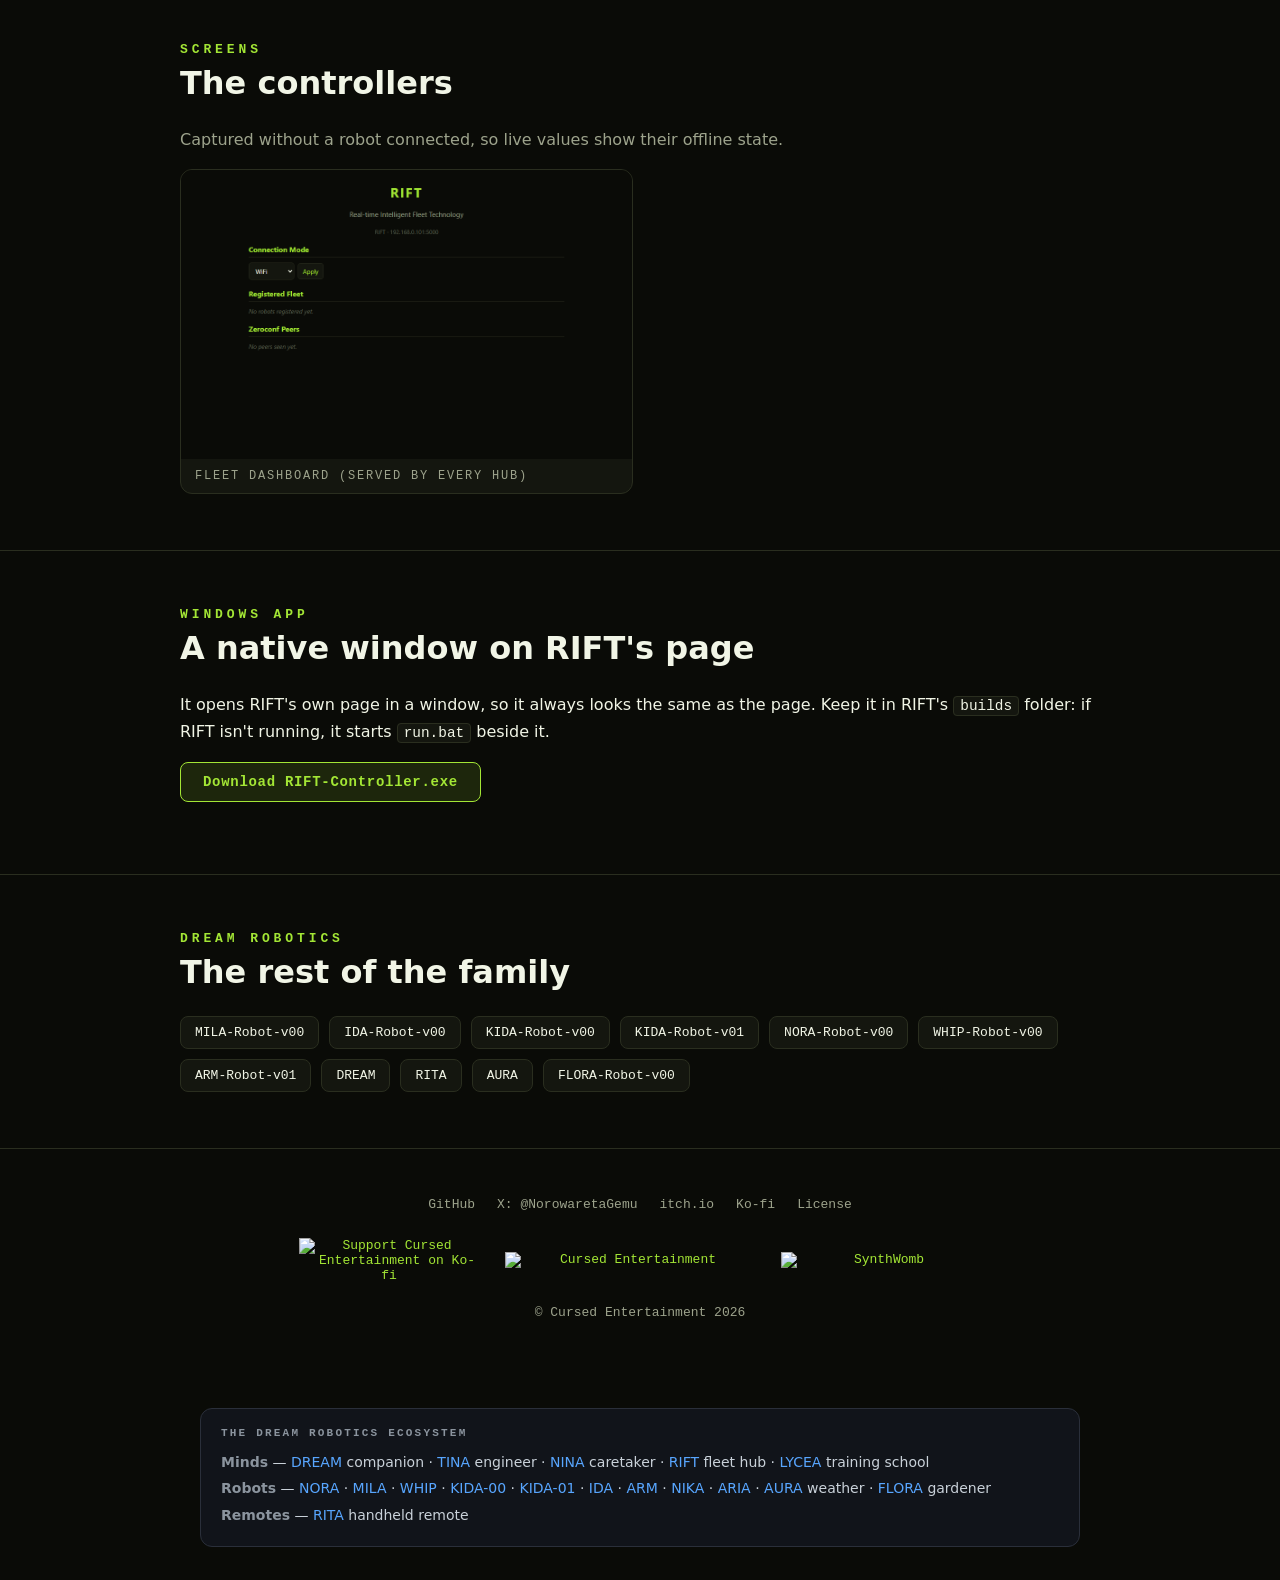
==== commit 67a9555f: "AURA (weather) and FLORA (gardener) join the fleet: README avatars, ecosystem list, site Co-Authored" ====
--- a/index.html
+++ b/index.html
@@ -287,6 +287,8 @@
       <a href="https://github.com/CursedPrograms/ARM-Robot-v01">ARM-Robot-v01</a>
       <a href="https://github.com/CursedPrograms/DREAM">DREAM</a>
       <a href="https://github.com/CursedPrograms/RITA">RITA</a>
+      <a href="https://github.com/CursedPrograms/AURA">AURA</a>
+      <a href="https://github.com/CursedPrograms/FLORA-Robot-v00">FLORA-Robot-v00</a>
     </div>
   </div>
 </section>
@@ -300,7 +302,7 @@
 <section class="eco">
   <div class="eco-title">The DREAM Robotics ecosystem</div>
   <div><strong>Minds</strong> — <a href="https://cursedprograms.github.io/DREAM/">DREAM</a> companion · <a href="https://cursedprograms.github.io/TINA/">TINA</a> engineer · <a href="https://cursedprograms.github.io/NINA/">NINA</a> caretaker · <a href="https://cursedprograms.github.io/RIFT/">RIFT</a> fleet hub · <a href="https://github.com/CursedPrograms/LYCEA">LYCEA</a> training school</div>
-  <div><strong>Robots</strong> — <a href="https://cursedprograms.github.io/NORA-Robot-v00/">NORA</a> · <a href="https://cursedprograms.github.io/MILA-Robot-v00/">MILA</a> · <a href="https://cursedprograms.github.io/WHIP-Robot-v00/">WHIP</a> · <a href="https://cursedprograms.github.io/KIDA-Robot-v00/">KIDA-00</a> · <a href="https://cursedprograms.github.io/KIDA-Robot-v01/">KIDA-01</a> · <a href="https://cursedprograms.github.io/IDA-Robot-v00/">IDA</a> · <a href="https://cursedprograms.github.io/ARM-Robot-v01/">ARM</a> · <a href="https://cursedprograms.github.io/NIKA-Robot-v00/">NIKA</a> · <a href="https://cursedprograms.github.io/ARIA-Robot-v00/">ARIA</a></div>
+  <div><strong>Robots</strong> — <a href="https://cursedprograms.github.io/NORA-Robot-v00/">NORA</a> · <a href="https://cursedprograms.github.io/MILA-Robot-v00/">MILA</a> · <a href="https://cursedprograms.github.io/WHIP-Robot-v00/">WHIP</a> · <a href="https://cursedprograms.github.io/KIDA-Robot-v00/">KIDA-00</a> · <a href="https://cursedprograms.github.io/KIDA-Robot-v01/">KIDA-01</a> · <a href="https://cursedprograms.github.io/IDA-Robot-v00/">IDA</a> · <a href="https://cursedprograms.github.io/ARM-Robot-v01/">ARM</a> · <a href="https://cursedprograms.github.io/NIKA-Robot-v00/">NIKA</a> · <a href="https://cursedprograms.github.io/ARIA-Robot-v00/">ARIA</a> · <a href="https://cursedprograms.github.io/AURA/">AURA</a> weather · <a href="https://cursedprograms.github.io/FLORA-Robot-v00/">FLORA</a> gardener</div>
   <div><strong>Remotes</strong> — <a href="https://cursedprograms.github.io/RITA/">RITA</a> handheld remote</div>
 </section>
 <!-- DREAM-ECOSYSTEM:END -->
